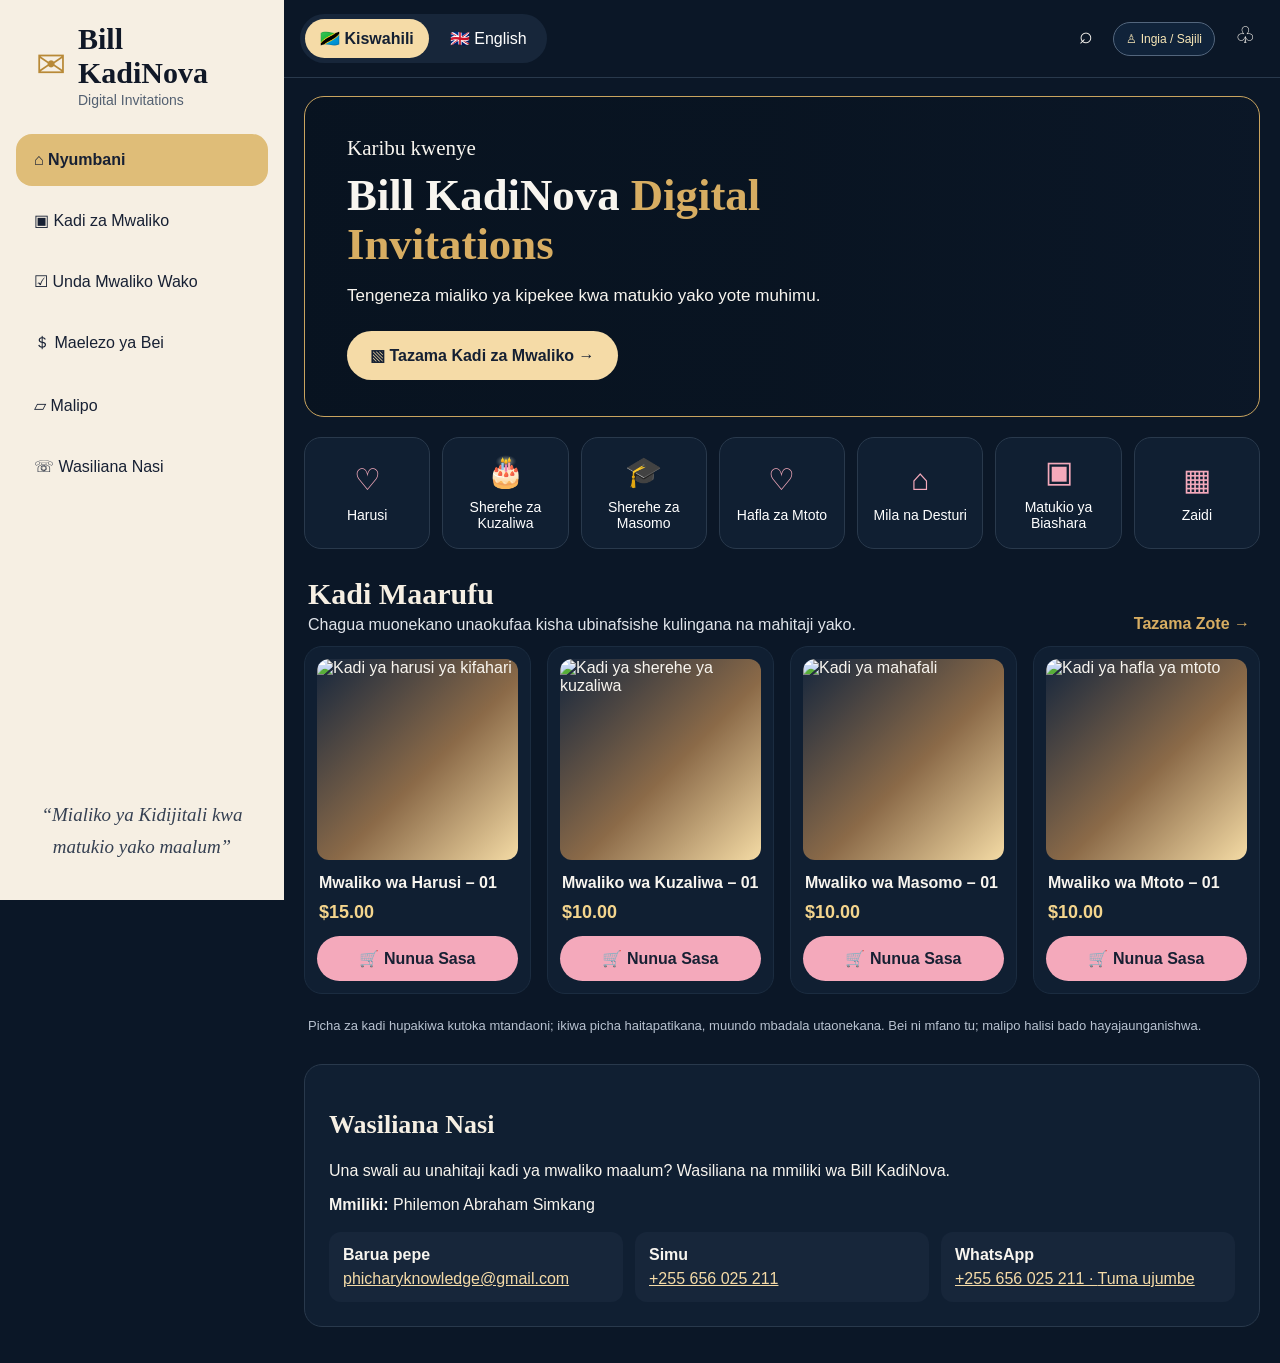
==== index.html @ 0baa1dda "Add files via upload" ====
<!DOCTYPE html>
<html lang="sw">
<head>
  <meta charset="UTF-8">
  <meta name="viewport" content="width=device-width, initial-scale=1.0">
  <meta name="theme-color" content="#0b1727">
  <title>Bill KadiNova | Digital Invitations</title>
  <link rel="stylesheet" href="style.css">
</head>
<body>
  <div class="topbar">
    <div class="brand-mobile"><span class="logo">♡</span><span>Bill KadiNova <small>Digital Invitations</small></span></div>
    <div class="language" aria-label="Chagua lugha">
      <button id="swBtn" class="active" onclick="setLanguage('sw')">🇹🇿 Kiswahili</button>
      <button id="enBtn" onclick="setLanguage('en')">🇬🇧 English</button>
    </div>
    <div class="tools" aria-label="Zana"><span title="Tafuta">⌕</span><button type="button" id="openAuth" class="account-trigger" title="Akaunti" data-sw="♙ Ingia / Sajili" data-en="♙ Sign in / Register">♙ Ingia / Sajili</button><span title="Kikapu">♧</span></div>
  </div>
  <div class="layout">
    <aside>
      <div class="brand"><div class="logo">✉</div><div><h1>Bill KadiNova</h1><small>Digital Invitations</small></div></div>
      <nav>
        <button class="active" data-sw="⌂  Nyumbani" data-en="⌂  Home">⌂  Nyumbani</button>
        <button data-sw="▣  Kadi za Mwaliko" data-en="▣  Invitation Cards">▣  Kadi za Mwaliko</button>
        <button data-sw="☑  Unda Mwaliko Wako" data-en="☑  Create Your Invitation">☑  Unda Mwaliko Wako</button>
        <button data-sw="＄  Maelezo ya Bei" data-en="＄  Pricing">＄  Maelezo ya Bei</button>
        <button data-sw="▱  Malipo" data-en="▱  Payments">▱  Malipo</button>
        <button data-sw="☏  Wasiliana Nasi" data-en="☏  Contact Us">☏  Wasiliana Nasi</button>
      </nav>
      <div class="quote" data-sw="“Mialiko ya Kidijitali kwa matukio yako maalum”" data-en="“Digital invitations for your special moments”">“Mialiko ya Kidijitali kwa matukio yako maalum”</div>
    </aside>
    <main>
      <section class="hero">
        <div class="hero-copy">
          <p class="eyebrow" data-sw="Karibu kwenye" data-en="Welcome to">Karibu kwenye</p>
          <h2>Bill KadiNova <span>Digital Invitations</span></h2>
          <p data-sw="Tengeneza mialiko ya kipekee kwa matukio yako yote muhimu." data-en="Create beautiful invitations for all your important moments.">Tengeneza mialiko ya kipekee kwa matukio yako yote muhimu.</p>
          <button class="primary" onclick="showMessage('browse')" data-sw="▧  Tazama Kadi za Mwaliko  →" data-en="▧  Browse Invitation Cards  →">▧  Tazama Kadi za Mwaliko  →</button>
        </div>
      </section>
      <section class="categories" aria-label="Aina za matukio">
        <button class="category" onclick="showMessage('wedding')"><span class="emoji">♡</span><span data-sw="Harusi" data-en="Wedding">Harusi</span></button>
        <button class="category" onclick="showMessage('birthday')"><span class="emoji">🎂</span><span data-sw="Sherehe za Kuzaliwa" data-en="Birthday">Sherehe za Kuzaliwa</span></button>
        <button class="category" onclick="showMessage('graduation')"><span class="emoji">🎓</span><span data-sw="Sherehe za Masomo" data-en="Graduation">Sherehe za Masomo</span></button>
        <button class="category" onclick="showMessage('baby')"><span class="emoji">♡</span><span data-sw="Hafla za Mtoto" data-en="Baby Celebrations">Hafla za Mtoto</span></button>
        <button class="category" onclick="showMessage('house')"><span class="emoji">⌂</span><span data-sw="Mila na Desturi" data-en="Cultural Events">Mila na Desturi</span></button>
        <button class="category" onclick="showMessage('business')"><span class="emoji">▣</span><span data-sw="Matukio ya Biashara" data-en="Business Events">Matukio ya Biashara</span></button>
        <button class="category" onclick="showMessage('more')"><span class="emoji">▦</span><span data-sw="Zaidi" data-en="More">Zaidi</span></button>
      </section>
      <section>
        <div class="section-heading">
          <div><h2 data-sw="Kadi Maarufu" data-en="Popular Cards">Kadi Maarufu</h2><p data-sw="Chagua muonekano unaokufaa kisha ubinafsishe kulingana na mahitaji yako." data-en="Choose a design you love and personalize it for your event.">Chagua muonekano unaokufaa kisha ubinafsishe kulingana na mahitaji yako.</p></div>
          <button class="link-btn" onclick="showMessage('all')" data-sw="Tazama Zote  →" data-en="View All  →">Tazama Zote →</button>
        </div>
        <div class="cards">
          <article class="card" tabindex="0" role="button" aria-label="Fungua maelezo ya kadi">
            <div class="preview"><img loading="lazy" src="https://images.unsplash.com/photo-1523438885200-e635ba2c371e?auto=format&fit=crop&w=700&q=85" alt="Kadi ya harusi ya kifahari"></div>
            <h3 data-sw="Mwaliko wa Harusi – 01" data-en="Wedding Invitation – 01">Mwaliko wa Harusi – 01</h3><p class="price" data-price="15">$15.00</p><button class="buy" onclick="showMessage('buy')" data-sw="🛒  Nunua Sasa" data-en="🛒  Buy Now">🛒 Nunua Sasa</button>
          </article>
          <article class="card" tabindex="0" role="button" aria-label="Fungua maelezo ya kadi">
            <div class="preview"><img loading="lazy" src="https://images.unsplash.com/photo-1464366400600-7168b8af9bc3?auto=format&fit=crop&w=700&q=85" alt="Kadi ya sherehe ya kuzaliwa"></div>
            <h3 data-sw="Mwaliko wa Kuzaliwa – 01" data-en="Birthday Invitation – 01">Mwaliko wa Kuzaliwa – 01</h3><p class="price" data-price="10">$10.00</p><button class="buy" onclick="showMessage('buy')" data-sw="🛒  Nunua Sasa" data-en="🛒  Buy Now">🛒 Nunua Sasa</button>
          </article>
          <article class="card" tabindex="0" role="button" aria-label="Fungua maelezo ya kadi">
            <div class="preview"><img loading="lazy" src="https://images.unsplash.com/photo-1523050854058-8df90110c9f1?auto=format&fit=crop&w=700&q=85" alt="Kadi ya mahafali"></div>
            <h3 data-sw="Mwaliko wa Masomo – 01" data-en="Graduation Invitation – 01">Mwaliko wa Masomo – 01</h3><p class="price" data-price="10">$10.00</p><button class="buy" onclick="showMessage('buy')" data-sw="🛒  Nunua Sasa" data-en="🛒  Buy Now">🛒 Nunua Sasa</button>
          </article>
          <article class="card" tabindex="0" role="button" aria-label="Fungua maelezo ya kadi">
            <div class="preview"><img loading="lazy" src="https://images.unsplash.com/photo-1511895426328-dc8714191300?auto=format&fit=crop&w=700&q=85" alt="Kadi ya hafla ya mtoto"></div>
            <h3 data-sw="Mwaliko wa Mtoto – 01" data-en="Baby Celebration – 01">Mwaliko wa Mtoto – 01</h3><p class="price" data-price="10">$10.00</p><button class="buy" onclick="showMessage('buy')" data-sw="🛒  Nunua Sasa" data-en="🛒  Buy Now">🛒 Nunua Sasa</button>
          </article>
        </div>
      </section>
      <p class="note" data-sw="Picha za kadi hupakiwa kutoka mtandaoni; ikiwa picha haitapatikana, muundo mbadala utaonekana. Bei ni mfano tu; malipo halisi bado hayajaunganishwa." data-en="Card images load from the internet. Prices are sample display values; live payments are not connected yet.">Picha za kadi hupakiwa kutoka mtandaoni; ikiwa picha haitapatikana, muundo mbadala utaonekana. Bei ni mfano tu; malipo halisi bado hayajaunganishwa.</p>
      <section class="contact" id="contact">
        <h2 data-sw="Wasiliana Nasi" data-en="Contact Us">Wasiliana Nasi</h2>
        <p data-sw="Una swali au unahitaji kadi ya mwaliko maalum? Wasiliana na mmiliki wa KadiNova." data-en="Have a question or need a custom invitation? Contact the owner of KadiNova.">Una swali au unahitaji kadi ya mwaliko maalum? Wasiliana na mmiliki wa Bill KadiNova.</p>
        <p class="owner"><strong data-sw="Mmiliki:" data-en="Owner:">Mmiliki:</strong> Philemon Abraham Simkang</p>
        <div class="contact-grid">
          <div class="contact-item"><strong data-sw="Barua pepe" data-en="Email">Barua pepe</strong><a href="mailto:phicharyknowledge@gmail.com">phicharyknowledge@gmail.com</a></div>
          <div class="contact-item"><strong data-sw="Simu" data-en="Phone">Simu</strong><a href="tel:+255656025211">+255 656 025 211</a></div>
          <div class="contact-item"><strong>WhatsApp</strong><a href="https://wa.me/255656025211" target="_blank" rel="noopener noreferrer">+255 656 025 211 · <span data-sw="Tuma ujumbe" data-en="Message us">Tuma ujumbe</span></a></div>
        </div>
      </section>
    </main>
  </div>

  <div class="modal-backdrop" id="cardModal" hidden>
    <section class="modal" role="dialog" aria-modal="true" aria-labelledby="modalTitle">
      <button class="modal-close" type="button" id="closeModal" aria-label="Funga">×</button>
      <p class="modal-kicker" data-sw="KADI YA MWALIKO" data-en="INVITATION CARD">KADI YA MWALIKO</p>
      <h2 id="modalTitle">Kadi ya Mwaliko</h2>
      <p id="modalDescription" class="modal-description">Chagua muundo na ujaze taarifa za tukio lako.</p>
      <form id="inviteForm">
        <label><span data-sw="Jina la mwenye mwaliko / tukio" data-en="Host or event name">Jina la mwenye mwaliko / tukio</span><input name="eventName" required maxlength="80" placeholder="Mf. Asha na Juma"></label>
        <div class="form-row"><label><span data-sw="Tarehe ya tukio" data-en="Event date">Tarehe ya tukio</span><input name="eventDate" type="date" required></label><label><span data-sw="Muda" data-en="Time">Muda</span><input name="eventTime" type="time"></label></div>
        <label><span data-sw="Mahali pa tukio" data-en="Event venue">Mahali pa tukio</span><input name="venue" required maxlength="120" placeholder="Mf. Dar es Salaam"></label>
        <label><span data-sw="Ujumbe wa ziada (si lazima)" data-en="Extra message (optional)">Ujumbe wa ziada (si lazima)</span><textarea name="message" rows="3" maxlength="250" placeholder="Karibu kushiriki nasi..."></textarea></label>
        <div class="modal-actions"><button class="primary" type="submit" data-sw="Tengeneza muhtasari" data-en="Create preview">Tengeneza muhtasari</button><button class="secondary" type="button" id="shareInvite" data-sw="Shiriki muhtasari" data-en="Share preview">Shiriki muhtasari</button></div>
      </form>
      <div id="invitePreview" class="invite-preview" hidden></div>
      <button class="secondary flip-preview-btn" type="button" id="flipPreview" hidden data-sw="↻ Geuza kadi" data-en="↻ Flip card">↻ Geuza kadi</button>
      <p class="modal-note" data-sw="Hii ni hatua ya majaribio. Malipo ya moja kwa moja bado hayajaunganishwa." data-en="This is a test flow. Live payments are not connected yet.">Hii ni hatua ya majaribio. Malipo ya moja kwa moja bado hayajaunganishwa.</p>
    </section>
  </div>
  <div class="modal-backdrop" id="paymentModal" hidden>
    <section class="modal payment-modal" role="dialog" aria-modal="true" aria-labelledby="paymentTitle">
      <button class="modal-close" type="button" id="closePayment" aria-label="Funga">×</button>
      <p class="modal-kicker" data-sw="MALIPO" data-en="PAYMENTS">MALIPO</p><h2 id="paymentTitle" data-sw="Chagua njia ya malipo" data-en="Choose a payment method">Chagua njia ya malipo</h2>
      <p data-sw="Unaweza kuchagua njia kwa ajili ya kujaribu mwonekano. Malipo halisi bado hayajatumika kwenye tovuti." data-en="Choose a method to test the interface. Real payments are not enabled on this website yet.">Unaweza kuchagua njia kwa ajili ya kujaribu mwonekano. Malipo halisi bado hayajatumika kwenye tovuti.</p>
      <div class="payment-options"><button type="button" data-payment="M-Pesa">📱 M-Pesa</button><button type="button" data-payment="Airtel Money">📱 Airtel Money</button><button type="button" data-payment="Mixx by Yas">📱 Mixx by Yas</button><button type="button" data-payment="Bank">🏦 Benki</button></div>
      <p id="paymentFeedback" class="payment-feedback" aria-live="polite"></p>
    </section>
  </div>

  <div class="modal-backdrop" id="authModal" hidden>
    <section class="modal auth-modal" role="dialog" aria-modal="true" aria-labelledby="authTitle">
      <button class="modal-close" type="button" id="closeAuth" aria-label="Funga">×</button>
      <p class="modal-kicker" data-sw="AKAUNTI YA BILL KADINOVA" data-en="BILL KADINOVA ACCOUNT">AKAUNTI YA BILL KADINOVA</p>
      <h2 id="authTitle" data-sw="Karibu Bill KadiNova" data-en="Welcome to Bill KadiNova">Karibu Bill KadiNova</h2>
      <p class="auth-subtitle" data-sw="Sajili akaunti ili uweze kuhifadhi na kusimamia mialiko yako." data-en="Create an account to save and manage your invitations.">Sajili akaunti ili uweze kuhifadhi na kusimamia mialiko yako.</p>
      <div class="auth-tabs"><button type="button" class="active" id="registerTab" data-sw="Sajili" data-en="Register">Sajili</button><button type="button" id="loginTab" data-sw="Ingia" data-en="Sign in">Ingia</button></div>
      <form id="authForm" class="auth-form">
        <label id="fullNameWrap"><span data-sw="Jina kamili" data-en="Full name">Jina kamili</span><input id="authName" name="name" autocomplete="name" maxlength="100" required placeholder="Philemon Abraham Simkang"></label>
        <label><span data-sw="Barua pepe" data-en="Email address">Barua pepe</span><input id="authEmail" name="email" type="email" autocomplete="email" required maxlength="254" placeholder="jina@example.com"></label>
        <label><span data-sw="Nenosiri (angalau herufi 8)" data-en="Password (at least 8 characters)">Nenosiri (angalau herufi 8)</span><input id="authPassword" name="password" type="password" autocomplete="new-password" minlength="8" required placeholder="••••••••"></label>
        <button class="primary auth-submit" id="authSubmit" type="submit" data-sw="Tengeneza akaunti" data-en="Create account">Tengeneza akaunti</button>
        <button class="text-action" id="resetPassword" type="button" hidden data-sw="Umesahau nenosiri? Tuma kiungo cha kubadilisha" data-en="Forgot password? Send reset link">Umesahau nenosiri? Tuma kiungo cha kubadilisha</button>
        <p id="authStatus" class="auth-status" role="status" aria-live="polite"></p>
      </form>
      <p class="modal-note" data-sw="Nenosiri hushughulikiwa na Firebase Authentication; usiliweke kwenye faili au kulishiriki na mtu." data-en="Passwords are handled by Firebase Authentication; never store them in website files or share them.">Nenosiri hushughulikiwa na Firebase Authentication; usiliweke kwenye faili au kulishiriki na mtu.</p>
    </section>
  </div>

  <div class="toast" id="toast" role="status"></div>
  <script src="script.js" defer></script>
  <script type="module" src="auth.js"></script>
</body>
</html>
---- style.css ----
:root{
      --navy:#0b1727; --navy2:#101f32; --cream:#f6efe3; --gold:#d7ad62;
      --pink:#f4a9bb; --ink:#101827; --muted:#b8c2d0; --line:#29394c;
    }
    *{box-sizing:border-box}
    body{margin:0;background:var(--navy);color:#f8f5ef;font-family:Arial,Helvetica,sans-serif}
    button,select{font:inherit}
    button{cursor:pointer}
    .topbar{height:78px;display:flex;align-items:center;justify-content:space-between;padding:12px 24px 12px 300px;border-bottom:1px solid var(--line);gap:16px}
    .brand-mobile{display:none}
    .language{display:flex;gap:6px;background:#17263a;padding:5px;border-radius:28px}
    .language button{border:0;border-radius:24px;padding:10px 15px;background:transparent;color:#fff}
    .language button.active{background:#f5dba7;color:#142033;font-weight:700}
    .tools{display:flex;gap:20px;font-size:23px}
    .layout{display:grid;grid-template-columns:284px minmax(0,1fr);min-height:calc(100vh - 78px)}
    aside{background:var(--cream);color:var(--ink);padding:20px 16px;display:flex;flex-direction:column;position:fixed;top:0;bottom:0;width:284px}
    .brand{display:flex;align-items:center;gap:12px;padding:2px 20px 26px}
    .logo{font-size:36px;color:#b88937}
    .brand h1{font-family:Georgia,serif;font-size:30px;margin:0}
    .brand small{display:block;font-size:14px;color:#536071;margin-top:2px}
    nav{display:grid;gap:8px}
    nav button{border:0;background:transparent;color:#172033;text-align:left;padding:17px 18px;border-radius:16px;font-size:16px}
    nav button.active{background:#dfbd78;font-weight:700}
    .quote{margin:auto 18px 18px;text-align:center;color:#354052;font-family:Georgia,serif;font-style:italic;line-height:1.65;font-size:19px}
    main{grid-column:2;padding:18px 20px 36px;min-width:0}
    .hero{min-height:260px;border:1px solid #c9a45f;border-radius:20px;overflow:hidden;position:relative;display:flex;align-items:center;padding:36px 42px;background:linear-gradient(90deg,rgba(8,19,32,.97),rgba(8,19,32,.76) 48%,rgba(8,19,32,.06)),url('https://images.unsplash.com/photo-1519741497674-611481863552?auto=format&fit=crop&w=1600&q=85') center/cover}
    .hero-copy{max-width:610px;position:relative;z-index:1}
    .hero .eyebrow{font-family:Georgia,serif;font-size:21px;margin:0 0 6px}
    .hero h2{font: bold clamp(30px,3.5vw,48px)/1.1 Georgia,serif;margin:0 0 14px}
    .hero h2 span{color:var(--gold)}
    .hero p{font-size:17px;line-height:1.5;margin:0 0 22px}
    .primary{border:0;border-radius:30px;background:#f5dba7;color:#152033;font-weight:700;padding:15px 23px}
    .categories{display:grid;grid-template-columns:repeat(7,minmax(95px,1fr));gap:12px;margin:20px 0 28px}
    .category{border:1px solid var(--line);background:var(--navy2);border-radius:17px;min-height:112px;color:#fff;display:flex;flex-direction:column;align-items:center;justify-content:center;gap:10px;padding:12px 6px}
    .category .emoji{font-size:30px;color:var(--pink)}
    .category span:last-child{font-size:14px;text-align:center}
    .section-heading{display:flex;align-items:end;justify-content:space-between;gap:12px;margin:0 4px 12px}
    .section-heading h2{font: bold 30px Georgia,serif;margin:0 0 5px;color:var(--cream)}
    .section-heading p{margin:0;color:#e0e4ea}
    .link-btn{background:transparent;border:0;color:var(--gold);font-weight:700}
    .cards{display:grid;grid-template-columns:repeat(4,minmax(0,1fr));gap:16px}
    .card{background:var(--navy2);border:1px solid #1b2c40;border-radius:18px;padding:12px;min-width:0}
    .preview{aspect-ratio:1/1;overflow:hidden;border-radius:12px;background:#eee}
    .preview img{width:100%;height:100%;object-fit:cover;display:block}
    .card h3{font-size:16px;margin:13px 2px 9px;line-height:1.3}
    .price{color:#f4d58d;font-size:18px;font-weight:700;margin:0 2px 13px}
    .buy{width:100%;border:0;border-radius:28px;background:var(--pink);color:#172033;padding:13px 8px;font-weight:700}
    .note{color:var(--muted);font-size:13px;line-height:1.5;margin:22px 4px 0}
    .toast{position:fixed;bottom:18px;left:50%;transform:translateX(-50%);background:var(--cream);color:var(--ink);padding:13px 18px;border-radius:14px;box-shadow:0 8px 30px #0007;display:none;z-index:10;max-width:90%;text-align:center}
    @media(max-width:1100px){.cards{grid-template-columns:repeat(2,minmax(0,1fr))}.categories{grid-template-columns:repeat(4,minmax(0,1fr))}.topbar{padding-left:300px}}
    @media(max-width:720px){
      .layout{display:block}.topbar{height:auto;padding:12px 14px;flex-wrap:wrap}.brand-mobile{display:flex;align-items:center;gap:8px;font-weight:700}.topbar .tools{gap:12px}.layout aside{position:static;width:auto;padding:12px;background:var(--cream)}aside .brand,aside .quote{display:none}nav{grid-template-columns:repeat(3,minmax(0,1fr));gap:5px}nav button{padding:11px 6px;text-align:center;font-size:12px;border-radius:11px}.layout main{padding:12px}.hero{padding:26px 22px;min-height:260px;background-position:center}.hero h2{font-size:32px}.hero p{font-size:15px}.categories{grid-template-columns:repeat(2,minmax(0,1fr));gap:8px}.category{min-height:90px}.section-heading h2{font-size:25px}.section-heading p{font-size:13px}.cards{gap:10px}.contact-grid{grid-template-columns:1fr}.contact{padding:18px}.card{padding:8px}.card h3{font-size:14px}.price{font-size:16px}.buy{font-size:13px;padding:12px 4px}
    }
  

.card{cursor:pointer;transition:transform .18s ease,border-color .18s ease,box-shadow .18s ease}
.card:hover,.card:focus-visible{transform:translateY(-3px);border-color:var(--gold);box-shadow:0 10px 28px #0004;outline:none}
.preview{position:relative;background:linear-gradient(135deg,#15263d,#8b6a48 55%,#f4dba5);display:flex;align-items:center;justify-content:center}
.preview img{position:relative;z-index:1}
.preview.image-fallback:before{content:attr(data-fallback-title);position:absolute;inset:12px;border:1px solid #e8cf8c;border-radius:8px;display:flex;align-items:center;justify-content:center;text-align:center;padding:12px;color:#f8e7b6;font: bold 20px/1.3 Georgia,serif;white-space:pre-line;background:radial-gradient(circle at top,#314763,#101a2b 72%);z-index:0}
.preview.image-fallback img{display:none}
.modal-backdrop{position:fixed;inset:0;background:rgba(3,9,17,.78);z-index:30;display:flex;align-items:center;justify-content:center;padding:16px;overflow:auto}
.modal-backdrop[hidden]{display:none!important}
.modal{position:relative;width:min(620px,100%);max-height:92vh;overflow:auto;background:#f8f2e8;color:#172033;border-radius:22px;padding:28px;box-shadow:0 24px 70px #0008}
.modal-close{position:absolute;right:14px;top:12px;border:0;background:#e8dece;border-radius:50%;width:38px;height:38px;font-size:28px;color:#172033}
.modal-kicker{color:#8a6426;font-weight:800;letter-spacing:2px;font-size:12px;margin:0 0 6px}
.modal h2{font: bold 28px Georgia,serif;margin:0 40px 8px 0;color:#142033}
.modal-description,.modal>p:not(.modal-kicker):not(.modal-note){color:#4a5565;line-height:1.5}
#inviteForm{display:grid;gap:13px;margin-top:18px}
#inviteForm label{display:grid;gap:6px;font-size:14px;font-weight:700}
#inviteForm input,#inviteForm textarea{width:100%;border:1px solid #c8c0b3;border-radius:10px;padding:12px;background:#fff;color:#142033;font:inherit;min-width:0}
.form-row{display:grid;grid-template-columns:1fr 1fr;gap:12px}
.modal-actions{display:flex;gap:10px;flex-wrap:wrap;margin-top:4px}
.modal-actions button,.secondary{border:0;border-radius:24px;padding:13px 18px;font-weight:700}
.secondary{background:#e4d8c5;color:#172033}
.invite-preview{margin-top:18px;padding:22px;border:2px solid #d2ae65;border-radius:14px;text-align:center;background:linear-gradient(145deg,#102139,#243b54);color:#fff7e4}
.invite-preview h3{font: bold 24px Georgia,serif;color:#f3d590;margin:8px 0}
.invite-preview p{margin:6px 0;white-space:pre-wrap}
.modal-note{font-size:12px;color:#667080;margin:18px 0 0}
.payment-options{display:grid;grid-template-columns:1fr 1fr;gap:10px;margin-top:18px}
.payment-options button{border:1px solid #c6bba8;border-radius:12px;background:#fff;padding:15px;color:#172033;text-align:left;font-weight:700}
.payment-options button:focus,.payment-options button:hover{border-color:#b88937;background:#fff6e3}
.payment-feedback{font-weight:700;color:#7a5420;min-height:24px}
.contact{margin-top:28px;background:#101f32;border:1px solid #29394c;border-radius:18px;padding:24px}
.contact h2{font: bold 26px Georgia,serif;color:var(--cream)}
.contact-grid{display:grid;grid-template-columns:repeat(3,minmax(0,1fr));gap:12px;margin-top:18px}
.contact-item{display:grid;gap:6px;overflow-wrap:anywhere;background:#17263a;padding:14px;border-radius:12px}
.contact-item a{color:#f5dba7}
@media(max-width:720px){.modal{padding:22px 16px}.form-row,.payment-options{grid-template-columns:1fr}.contact-grid{grid-template-columns:1fr}.modal h2{font-size:24px}}

/* Bill KadiNova: preview card flip and QR details */
.invite-preview{position:relative;transform-style:preserve-3d;transition:transform .65s ease;cursor:pointer;overflow:hidden}
.invite-preview.is-flipped{transform:rotateY(180deg)}
.invite-preview .qr-wrap{margin:18px auto 0;padding:10px;background:#fff;border-radius:12px;width:max-content;max-width:100%;text-align:center;color:#142033;transform:rotateY(0deg)}
.invite-preview .qr-wrap img{display:block;width:116px;height:116px;max-width:100%}
.invite-preview .qr-wrap small{display:block;margin-top:6px;font-size:11px}
.flip-preview-btn{margin-top:12px}


/* Secure account UI — Firebase Authentication integration */
.account-trigger{border:1px solid #53667d;background:#10233a;color:#f8e7b6;border-radius:22px;padding:9px 12px;font:inherit;font-size:12px;cursor:pointer}
.auth-tabs{display:grid;grid-template-columns:1fr 1fr;gap:8px;margin:18px 0}
.auth-tabs button{border:1px solid #c8c0b3;border-radius:12px;padding:12px;background:#fff;color:#172033;font-weight:700}
.auth-tabs button.active{background:#12263e;color:#f5d27d;border-color:#c99b3e}
.auth-form{display:grid;gap:13px}
.auth-form label{display:grid;gap:6px;font-size:14px;font-weight:700}
.auth-form input{width:100%;box-sizing:border-box;border:1px solid #c8c0b3;border-radius:10px;padding:13px;background:#fff;color:#142033;font:inherit}
.auth-submit{width:100%;margin-top:4px}
.auth-subtitle{color:#4a5565;line-height:1.5}
.auth-status{min-height:20px;font-size:13px;line-height:1.45;color:#214c36;overflow-wrap:anywhere}
.auth-status.error{color:#a22b2b}
.text-action{border:0;background:transparent;color:#725019;text-decoration:underline;padding:6px;cursor:pointer}
@media(max-width:720px){.account-trigger{font-size:11px;padding:8px}.tools{display:flex;align-items:center;flex-wrap:wrap}}
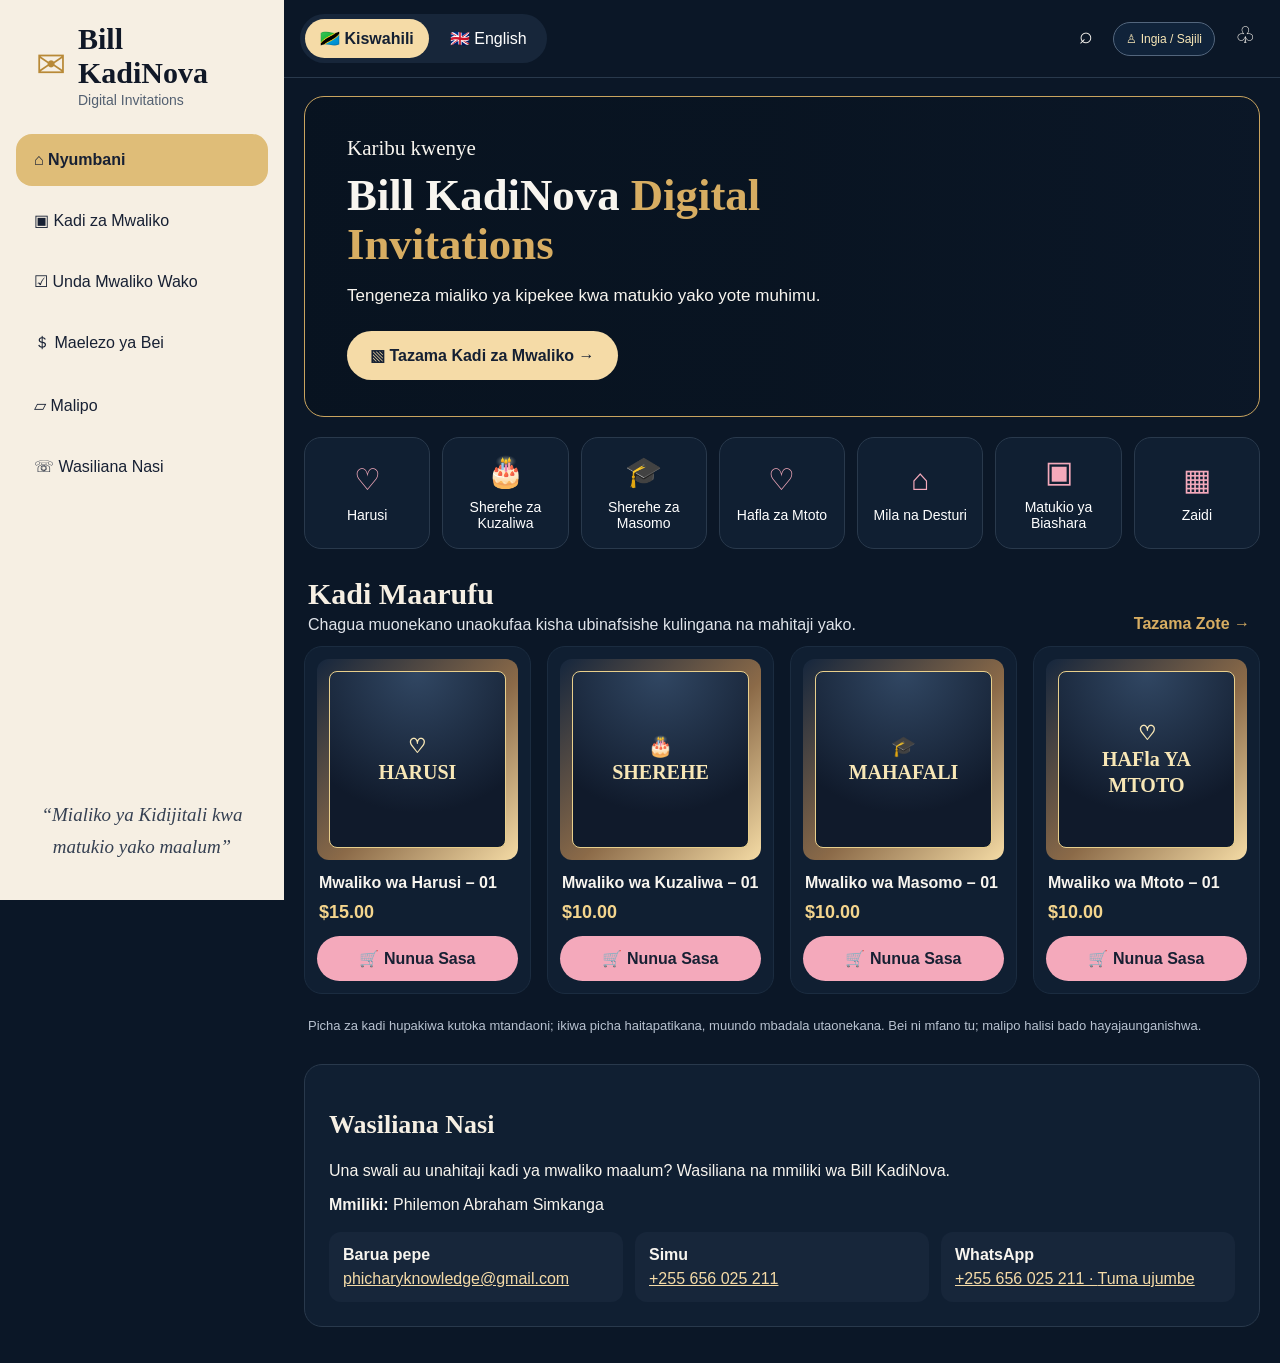
==== commit e6deab33: "Add files via upload" ====
--- a/index.html
+++ b/index.html
@@ -14,7 +14,11 @@
       <button id="swBtn" class="active" onclick="setLanguage('sw')">🇹🇿 Kiswahili</button>
       <button id="enBtn" onclick="setLanguage('en')">🇬🇧 English</button>
     </div>
-    <div class="tools" aria-label="Zana"><span title="Tafuta">⌕</span><button type="button" id="openAuth" class="account-trigger" title="Akaunti" data-sw="♙ Ingia / Sajili" data-en="♙ Sign in / Register">♙ Ingia / Sajili</button><span title="Kikapu">♧</span></div>
+    <div class="tools" aria-label="Zana">
+      <span title="Tafuta">⌕</span>
+      <button type="button" id="openAuth" class="account-trigger" title="Akaunti" data-sw="♙ Ingia / Sajili" data-en="♙ Sign in / Register">♙ Ingia / Sajili</button>
+      <span title="Kikapu">♧</span>
+    </div>
   </div>
   <div class="layout">
     <aside>
@@ -75,7 +79,7 @@
       <section class="contact" id="contact">
         <h2 data-sw="Wasiliana Nasi" data-en="Contact Us">Wasiliana Nasi</h2>
         <p data-sw="Una swali au unahitaji kadi ya mwaliko maalum? Wasiliana na mmiliki wa KadiNova." data-en="Have a question or need a custom invitation? Contact the owner of KadiNova.">Una swali au unahitaji kadi ya mwaliko maalum? Wasiliana na mmiliki wa Bill KadiNova.</p>
-        <p class="owner"><strong data-sw="Mmiliki:" data-en="Owner:">Mmiliki:</strong> Philemon Abraham Simkang</p>
+        <p class="owner"><strong data-sw="Mmiliki:" data-en="Owner:">Mmiliki:</strong> Philemon Abraham Simkanga</p>
         <div class="contact-grid">
           <div class="contact-item"><strong data-sw="Barua pepe" data-en="Email">Barua pepe</strong><a href="mailto:phicharyknowledge@gmail.com">phicharyknowledge@gmail.com</a></div>
           <div class="contact-item"><strong data-sw="Simu" data-en="Phone">Simu</strong><a href="tel:+255656025211">+255 656 025 211</a></div>
@@ -103,6 +107,7 @@
       <p class="modal-note" data-sw="Hii ni hatua ya majaribio. Malipo ya moja kwa moja bado hayajaunganishwa." data-en="This is a test flow. Live payments are not connected yet.">Hii ni hatua ya majaribio. Malipo ya moja kwa moja bado hayajaunganishwa.</p>
     </section>
   </div>
+
   <div class="modal-backdrop" id="paymentModal" hidden>
     <section class="modal payment-modal" role="dialog" aria-modal="true" aria-labelledby="paymentTitle">
       <button class="modal-close" type="button" id="closePayment" aria-label="Funga">×</button>
@@ -121,7 +126,7 @@
       <p class="auth-subtitle" data-sw="Sajili akaunti ili uweze kuhifadhi na kusimamia mialiko yako." data-en="Create an account to save and manage your invitations.">Sajili akaunti ili uweze kuhifadhi na kusimamia mialiko yako.</p>
       <div class="auth-tabs"><button type="button" class="active" id="registerTab" data-sw="Sajili" data-en="Register">Sajili</button><button type="button" id="loginTab" data-sw="Ingia" data-en="Sign in">Ingia</button></div>
       <form id="authForm" class="auth-form">
-        <label id="fullNameWrap"><span data-sw="Jina kamili" data-en="Full name">Jina kamili</span><input id="authName" name="name" autocomplete="name" maxlength="100" required placeholder="Philemon Abraham Simkang"></label>
+        <label id="fullNameWrap"><span data-sw="Jina kamili" data-en="Full name">Jina kamili</span><input id="authName" name="name" autocomplete="name" maxlength="100" required placeholder="Philemon Abraham Simkanga"></label>
         <label><span data-sw="Barua pepe" data-en="Email address">Barua pepe</span><input id="authEmail" name="email" type="email" autocomplete="email" required maxlength="254" placeholder="jina@example.com"></label>
         <label><span data-sw="Nenosiri (angalau herufi 8)" data-en="Password (at least 8 characters)">Nenosiri (angalau herufi 8)</span><input id="authPassword" name="password" type="password" autocomplete="new-password" minlength="8" required placeholder="••••••••"></label>
         <button class="primary auth-submit" id="authSubmit" type="submit" data-sw="Tengeneza akaunti" data-en="Create account">Tengeneza akaunti</button>
@@ -133,7 +138,9 @@
   </div>
 
   <div class="toast" id="toast" role="status"></div>
+
   <script src="script.js" defer></script>
-  <script type="module" src="auth.js"></script>
+
+  <script type="module" src="firebase-auth.js"></script>
 </body>
-</html>
+</html>
--- a/style.css
+++ b/style.css
@@ -1,5 +1,4 @@
-
-    :root{
+:root{
       --navy:#0b1727; --navy2:#101f32; --cream:#f6efe3; --gold:#d7ad62;
       --pink:#f4a9bb; --ink:#101827; --muted:#b8c2d0; --line:#29394c;
     }
@@ -40,75 +39,67 @@
     .section-heading p{margin:0;color:#e0e4ea}
     .link-btn{background:transparent;border:0;color:var(--gold);font-weight:700}
     .cards{display:grid;grid-template-columns:repeat(4,minmax(0,1fr));gap:16px}
-    .card{background:var(--navy2);border:1px solid #1b2c40;border-radius:18px;padding:12px;min-width:0}
-    .preview{aspect-ratio:1/1;overflow:hidden;border-radius:12px;background:#eee}
-    .preview img{width:100%;height:100%;object-fit:cover;display:block}
+    .card{background:var(--navy2);border:1px solid #1b2c40;border-radius:18px;padding:12px;min-width:0;cursor:pointer;transition:transform .18s ease,border-color .18s ease,box-shadow .18s ease}
+    .card:hover,.card:focus-visible{transform:translateY(-3px);border-color:var(--gold);box-shadow:0 10px 28px #0004;outline:none}
+    .preview{aspect-ratio:1/1;overflow:hidden;border-radius:12px;background:linear-gradient(135deg,#15263d,#8b6a48 55%,#f4dba5);position:relative;display:flex;align-items:center;justify-content:center}
+    .preview img{width:100%;height:100%;object-fit:cover;display:block;position:relative;z-index:1}
+    .preview.image-fallback:before{content:attr(data-fallback-title);position:absolute;inset:12px;border:1px solid #e8cf8c;border-radius:8px;display:flex;align-items:center;justify-content:center;text-align:center;padding:12px;color:#f8e7b6;font: bold 20px/1.3 Georgia,serif;white-space:pre-line;background:radial-gradient(circle at top,#314763,#101a2b 72%);z-index:0}
+    .preview.image-fallback img{display:none}
     .card h3{font-size:16px;margin:13px 2px 9px;line-height:1.3}
     .price{color:#f4d58d;font-size:18px;font-weight:700;margin:0 2px 13px}
     .buy{width:100%;border:0;border-radius:28px;background:var(--pink);color:#172033;padding:13px 8px;font-weight:700}
     .note{color:var(--muted);font-size:13px;line-height:1.5;margin:22px 4px 0}
     .toast{position:fixed;bottom:18px;left:50%;transform:translateX(-50%);background:var(--cream);color:var(--ink);padding:13px 18px;border-radius:14px;box-shadow:0 8px 30px #0007;display:none;z-index:10;max-width:90%;text-align:center}
+
+    .modal-backdrop{position:fixed;inset:0;background:rgba(3,9,17,.78);z-index:30;display:flex;align-items:center;justify-content:center;padding:16px;overflow:auto}
+    .modal-backdrop[hidden]{display:none!important}
+    .modal{position:relative;width:min(620px,100%);max-height:92vh;overflow:auto;background:#f8f2e8;color:#172033;border-radius:22px;padding:28px;box-shadow:0 24px 70px #0008}
+    .modal-close{position:absolute;right:14px;top:12px;border:0;background:#e8dece;border-radius:50%;width:38px;height:38px;font-size:28px;color:#172033}
+    .modal-kicker{color:#8a6426;font-weight:800;letter-spacing:2px;font-size:12px;margin:0 0 6px}
+    .modal h2{font: bold 28px Georgia,serif;margin:0 40px 8px 0;color:#142033}
+    .modal-description,.modal>p:not(.modal-kicker):not(.modal-note){color:#4a5565;line-height:1.5}
+    #inviteForm{display:grid;gap:13px;margin-top:18px}
+    #inviteForm label{display:grid;gap:6px;font-size:14px;font-weight:700}
+    #inviteForm input,#inviteForm textarea{width:100%;border:1px solid #c8c0b3;border-radius:10px;padding:12px;background:#fff;color:#142033;font:inherit;min-width:0}
+    .form-row{display:grid;grid-template-columns:1fr 1fr;gap:12px}
+    .modal-actions{display:flex;gap:10px;flex-wrap:wrap;margin-top:4px}
+    .modal-actions button,.secondary{border:0;border-radius:24px;padding:13px 18px;font-weight:700}
+    .secondary{background:#e4d8c5;color:#172033}
+    .invite-preview{margin-top:18px;padding:22px;border:2px solid #d2ae65;border-radius:14px;text-align:center;background:linear-gradient(145deg,#102139,#243b54);color:#fff7e4;position:relative;transform-style:preserve-3d;transition:transform .65s ease;cursor:pointer;overflow:hidden}
+    .invite-preview.is-flipped{transform:rotateY(180deg)}
+    .invite-preview h3{font: bold 24px Georgia,serif;color:#f3d590;margin:8px 0}
+    .invite-preview p{margin:6px 0;white-space:pre-wrap}
+    .invite-preview .qr-wrap{margin:18px auto 0;padding:10px;background:#fff;border-radius:12px;width:max-content;max-width:100%;text-align:center;color:#142033;transform:rotateY(0deg)}
+    .invite-preview .qr-wrap img{display:block;width:116px;height:116px;max-width:100%}
+    .invite-preview .qr-wrap small{display:block;margin-top:6px;font-size:11px}
+    .flip-preview-btn{margin-top:12px}
+    .modal-note{font-size:12px;color:#667080;margin:18px 0 0}
+    .payment-options{display:grid;grid-template-columns:1fr 1fr;gap:10px;margin-top:18px}
+    .payment-options button{border:1px solid #c6bba8;border-radius:12px;background:#fff;padding:15px;color:#172033;text-align:left;font-weight:700}
+    .payment-options button:focus,.payment-options button:hover{border-color:#b88937;background:#fff6e3}
+    .payment-feedback{font-weight:700;color:#7a5420;min-height:24px}
+    .contact{margin-top:28px;background:#101f32;border:1px solid #29394c;border-radius:18px;padding:24px}
+    .contact h2{font: bold 26px Georgia,serif;color:var(--cream)}
+    .contact-grid{display:grid;grid-template-columns:repeat(3,minmax(0,1fr));gap:12px;margin-top:18px}
+    .contact-item{display:grid;gap:6px;overflow-wrap:anywhere;background:#17263a;padding:14px;border-radius:12px}
+    .contact-item a{color:#f5dba7}
+
+    .account-trigger{border:1px solid #53667d;background:#10233a;color:#f8e7b6;border-radius:22px;padding:9px 12px;font:inherit;font-size:12px;cursor:pointer}
+    .auth-tabs{display:grid;grid-template-columns:1fr 1fr;gap:8px;margin:18px 0}
+    .auth-tabs button{border:1px solid #c8c0b3;border-radius:12px;padding:12px;background:#fff;color:#172033;font-weight:700}
+    .auth-tabs button.active{background:#12263e;color:#f5d27d;border-color:#c99b3e}
+    .auth-form{display:grid;gap:13px}
+    .auth-form label{display:grid;gap:6px;font-size:14px;font-weight:700}
+    .auth-form input{width:100%;box-sizing:border-box;border:1px solid #c8c0b3;border-radius:10px;padding:13px;background:#fff;color:#142033;font:inherit}
+    .auth-submit{width:100%;margin-top:4px}
+    .auth-subtitle{color:#4a5565;line-height:1.5}
+    .auth-status{min-height:20px;font-size:13px;line-height:1.45;color:#214c36;overflow-wrap:anywhere}
+    .auth-status.error{color:#a22b2b}
+    .text-action{border:0;background:transparent;color:#725019;text-decoration:underline;padding:6px;cursor:pointer}
+
     @media(max-width:1100px){.cards{grid-template-columns:repeat(2,minmax(0,1fr))}.categories{grid-template-columns:repeat(4,minmax(0,1fr))}.topbar{padding-left:300px}}
     @media(max-width:720px){
       .layout{display:block}.topbar{height:auto;padding:12px 14px;flex-wrap:wrap}.brand-mobile{display:flex;align-items:center;gap:8px;font-weight:700}.topbar .tools{gap:12px}.layout aside{position:static;width:auto;padding:12px;background:var(--cream)}aside .brand,aside .quote{display:none}nav{grid-template-columns:repeat(3,minmax(0,1fr));gap:5px}nav button{padding:11px 6px;text-align:center;font-size:12px;border-radius:11px}.layout main{padding:12px}.hero{padding:26px 22px;min-height:260px;background-position:center}.hero h2{font-size:32px}.hero p{font-size:15px}.categories{grid-template-columns:repeat(2,minmax(0,1fr));gap:8px}.category{min-height:90px}.section-heading h2{font-size:25px}.section-heading p{font-size:13px}.cards{gap:10px}.contact-grid{grid-template-columns:1fr}.contact{padding:18px}.card{padding:8px}.card h3{font-size:14px}.price{font-size:16px}.buy{font-size:13px;padding:12px 4px}
+      .modal{padding:22px 16px}.form-row,.payment-options{grid-template-columns:1fr}.modal h2{font-size:24px}
+      .account-trigger{font-size:11px;padding:8px}.tools{display:flex;align-items:center;flex-wrap:wrap}
     }
-  
-
-.card{cursor:pointer;transition:transform .18s ease,border-color .18s ease,box-shadow .18s ease}
-.card:hover,.card:focus-visible{transform:translateY(-3px);border-color:var(--gold);box-shadow:0 10px 28px #0004;outline:none}
-.preview{position:relative;background:linear-gradient(135deg,#15263d,#8b6a48 55%,#f4dba5);display:flex;align-items:center;justify-content:center}
-.preview img{position:relative;z-index:1}
-.preview.image-fallback:before{content:attr(data-fallback-title);position:absolute;inset:12px;border:1px solid #e8cf8c;border-radius:8px;display:flex;align-items:center;justify-content:center;text-align:center;padding:12px;color:#f8e7b6;font: bold 20px/1.3 Georgia,serif;white-space:pre-line;background:radial-gradient(circle at top,#314763,#101a2b 72%);z-index:0}
-.preview.image-fallback img{display:none}
-.modal-backdrop{position:fixed;inset:0;background:rgba(3,9,17,.78);z-index:30;display:flex;align-items:center;justify-content:center;padding:16px;overflow:auto}
-.modal-backdrop[hidden]{display:none!important}
-.modal{position:relative;width:min(620px,100%);max-height:92vh;overflow:auto;background:#f8f2e8;color:#172033;border-radius:22px;padding:28px;box-shadow:0 24px 70px #0008}
-.modal-close{position:absolute;right:14px;top:12px;border:0;background:#e8dece;border-radius:50%;width:38px;height:38px;font-size:28px;color:#172033}
-.modal-kicker{color:#8a6426;font-weight:800;letter-spacing:2px;font-size:12px;margin:0 0 6px}
-.modal h2{font: bold 28px Georgia,serif;margin:0 40px 8px 0;color:#142033}
-.modal-description,.modal>p:not(.modal-kicker):not(.modal-note){color:#4a5565;line-height:1.5}
-#inviteForm{display:grid;gap:13px;margin-top:18px}
-#inviteForm label{display:grid;gap:6px;font-size:14px;font-weight:700}
-#inviteForm input,#inviteForm textarea{width:100%;border:1px solid #c8c0b3;border-radius:10px;padding:12px;background:#fff;color:#142033;font:inherit;min-width:0}
-.form-row{display:grid;grid-template-columns:1fr 1fr;gap:12px}
-.modal-actions{display:flex;gap:10px;flex-wrap:wrap;margin-top:4px}
-.modal-actions button,.secondary{border:0;border-radius:24px;padding:13px 18px;font-weight:700}
-.secondary{background:#e4d8c5;color:#172033}
-.invite-preview{margin-top:18px;padding:22px;border:2px solid #d2ae65;border-radius:14px;text-align:center;background:linear-gradient(145deg,#102139,#243b54);color:#fff7e4}
-.invite-preview h3{font: bold 24px Georgia,serif;color:#f3d590;margin:8px 0}
-.invite-preview p{margin:6px 0;white-space:pre-wrap}
-.modal-note{font-size:12px;color:#667080;margin:18px 0 0}
-.payment-options{display:grid;grid-template-columns:1fr 1fr;gap:10px;margin-top:18px}
-.payment-options button{border:1px solid #c6bba8;border-radius:12px;background:#fff;padding:15px;color:#172033;text-align:left;font-weight:700}
-.payment-options button:focus,.payment-options button:hover{border-color:#b88937;background:#fff6e3}
-.payment-feedback{font-weight:700;color:#7a5420;min-height:24px}
-.contact{margin-top:28px;background:#101f32;border:1px solid #29394c;border-radius:18px;padding:24px}
-.contact h2{font: bold 26px Georgia,serif;color:var(--cream)}
-.contact-grid{display:grid;grid-template-columns:repeat(3,minmax(0,1fr));gap:12px;margin-top:18px}
-.contact-item{display:grid;gap:6px;overflow-wrap:anywhere;background:#17263a;padding:14px;border-radius:12px}
-.contact-item a{color:#f5dba7}
-@media(max-width:720px){.modal{padding:22px 16px}.form-row,.payment-options{grid-template-columns:1fr}.contact-grid{grid-template-columns:1fr}.modal h2{font-size:24px}}
-
-/* Bill KadiNova: preview card flip and QR details */
-.invite-preview{position:relative;transform-style:preserve-3d;transition:transform .65s ease;cursor:pointer;overflow:hidden}
-.invite-preview.is-flipped{transform:rotateY(180deg)}
-.invite-preview .qr-wrap{margin:18px auto 0;padding:10px;background:#fff;border-radius:12px;width:max-content;max-width:100%;text-align:center;color:#142033;transform:rotateY(0deg)}
-.invite-preview .qr-wrap img{display:block;width:116px;height:116px;max-width:100%}
-.invite-preview .qr-wrap small{display:block;margin-top:6px;font-size:11px}
-.flip-preview-btn{margin-top:12px}
-
-
-/* Secure account UI — Firebase Authentication integration */
-.account-trigger{border:1px solid #53667d;background:#10233a;color:#f8e7b6;border-radius:22px;padding:9px 12px;font:inherit;font-size:12px;cursor:pointer}
-.auth-tabs{display:grid;grid-template-columns:1fr 1fr;gap:8px;margin:18px 0}
-.auth-tabs button{border:1px solid #c8c0b3;border-radius:12px;padding:12px;background:#fff;color:#172033;font-weight:700}
-.auth-tabs button.active{background:#12263e;color:#f5d27d;border-color:#c99b3e}
-.auth-form{display:grid;gap:13px}
-.auth-form label{display:grid;gap:6px;font-size:14px;font-weight:700}
-.auth-form input{width:100%;box-sizing:border-box;border:1px solid #c8c0b3;border-radius:10px;padding:13px;background:#fff;color:#142033;font:inherit}
-.auth-submit{width:100%;margin-top:4px}
-.auth-subtitle{color:#4a5565;line-height:1.5}
-.auth-status{min-height:20px;font-size:13px;line-height:1.45;color:#214c36;overflow-wrap:anywhere}
-.auth-status.error{color:#a22b2b}
-.text-action{border:0;background:transparent;color:#725019;text-decoration:underline;padding:6px;cursor:pointer}
-@media(max-width:720px){.account-trigger{font-size:11px;padding:8px}.tools{display:flex;align-items:center;flex-wrap:wrap}}
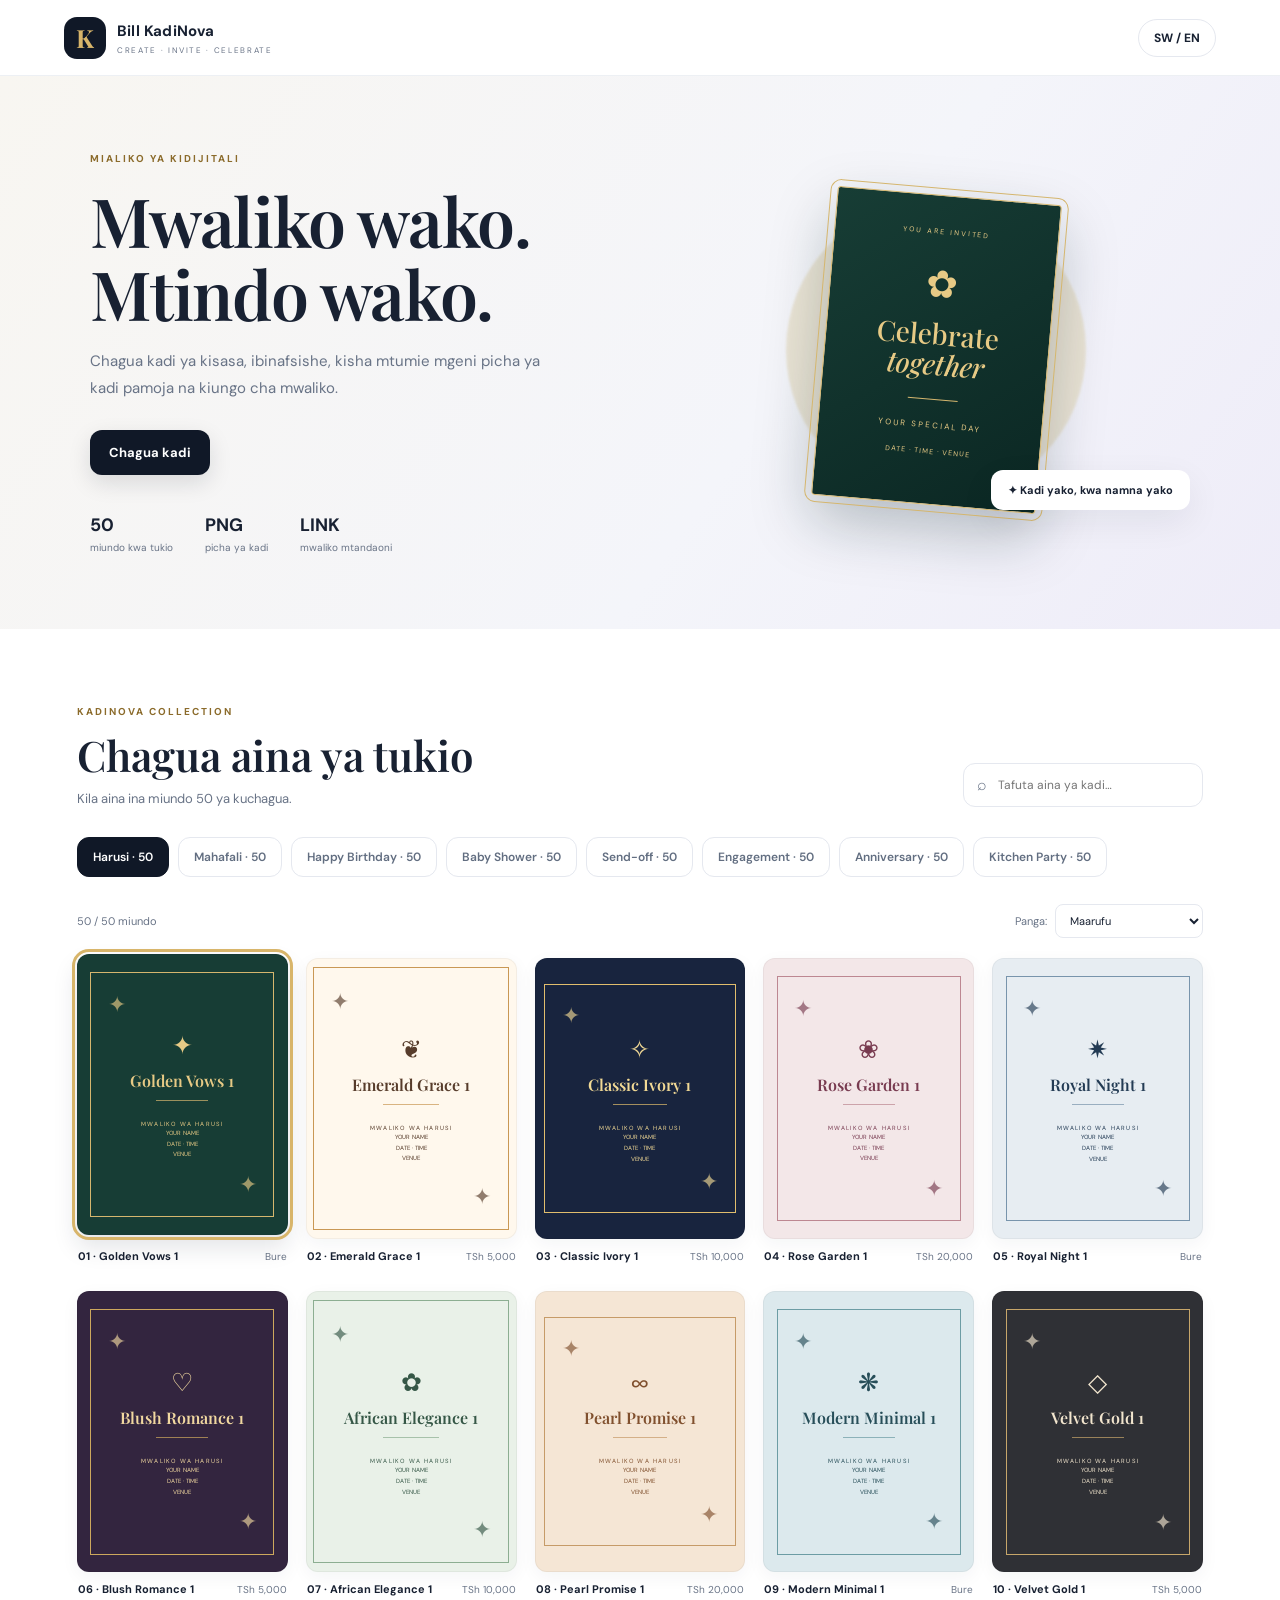
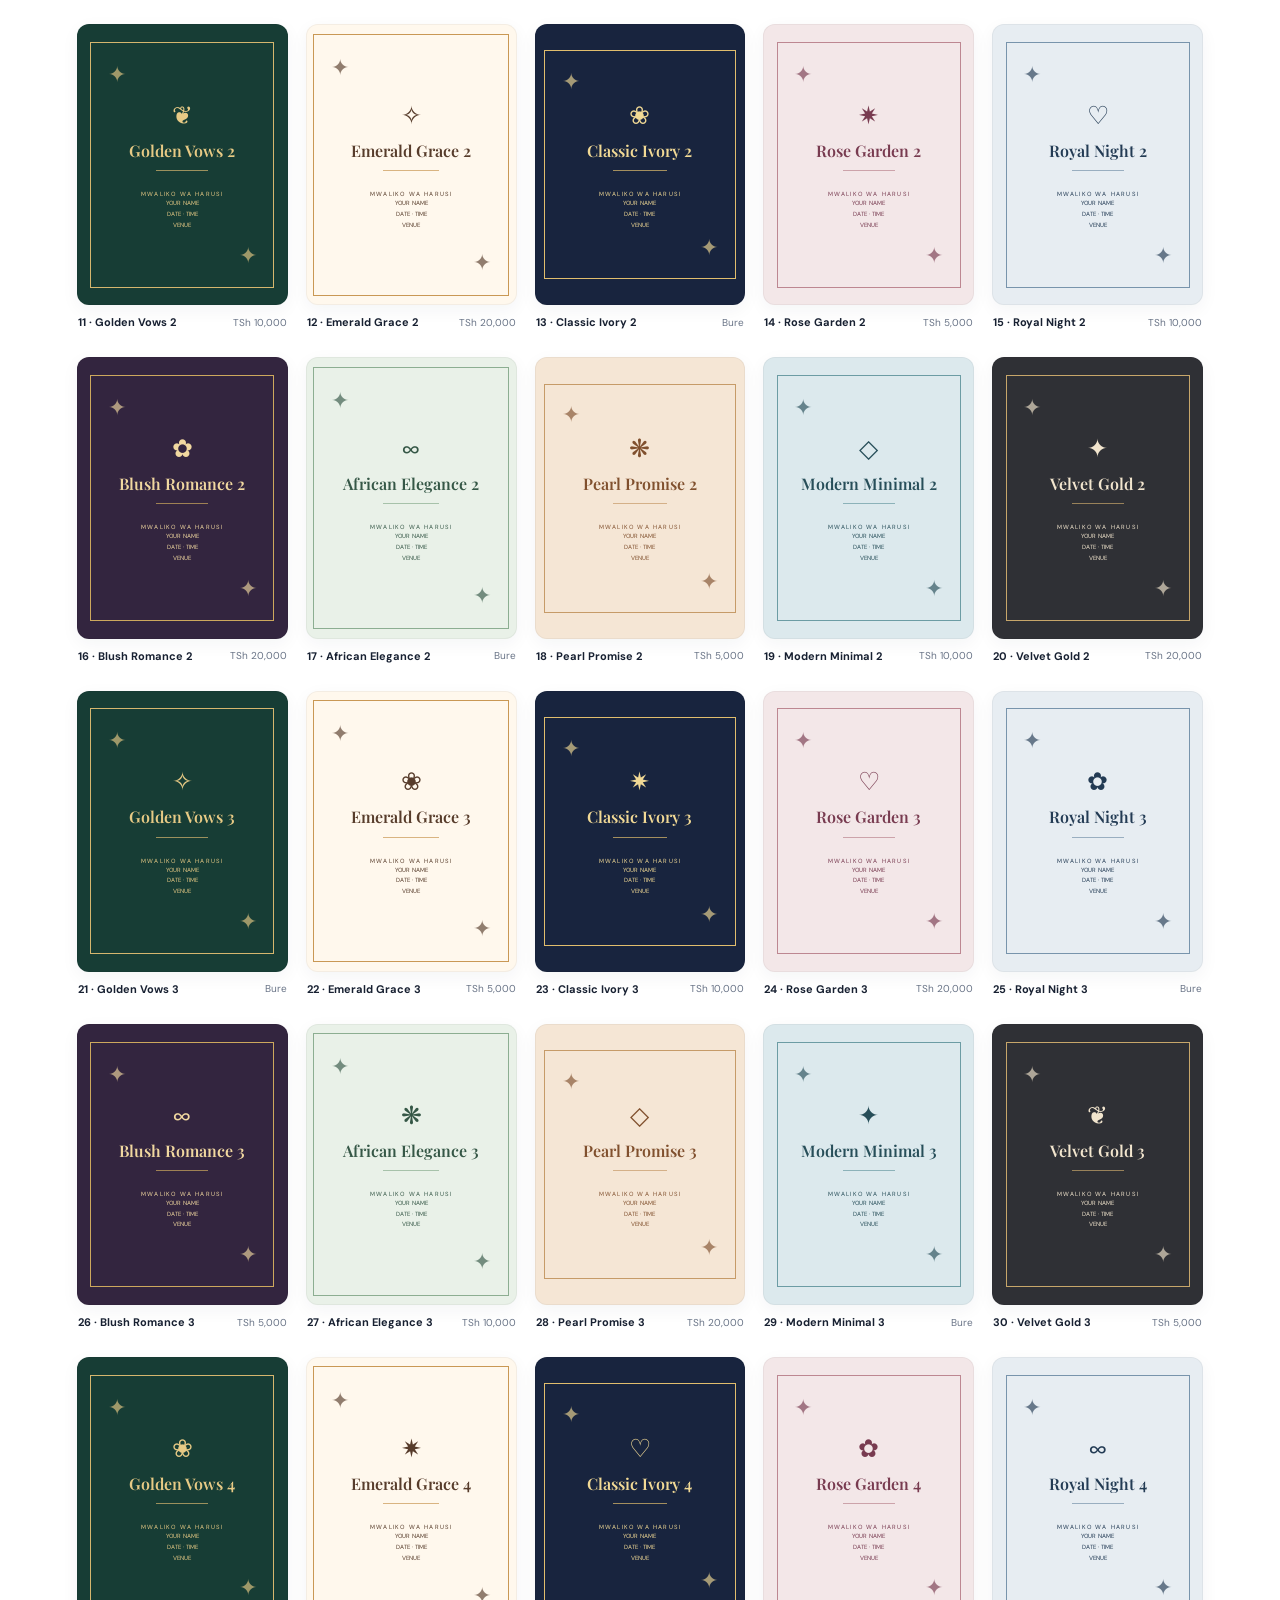
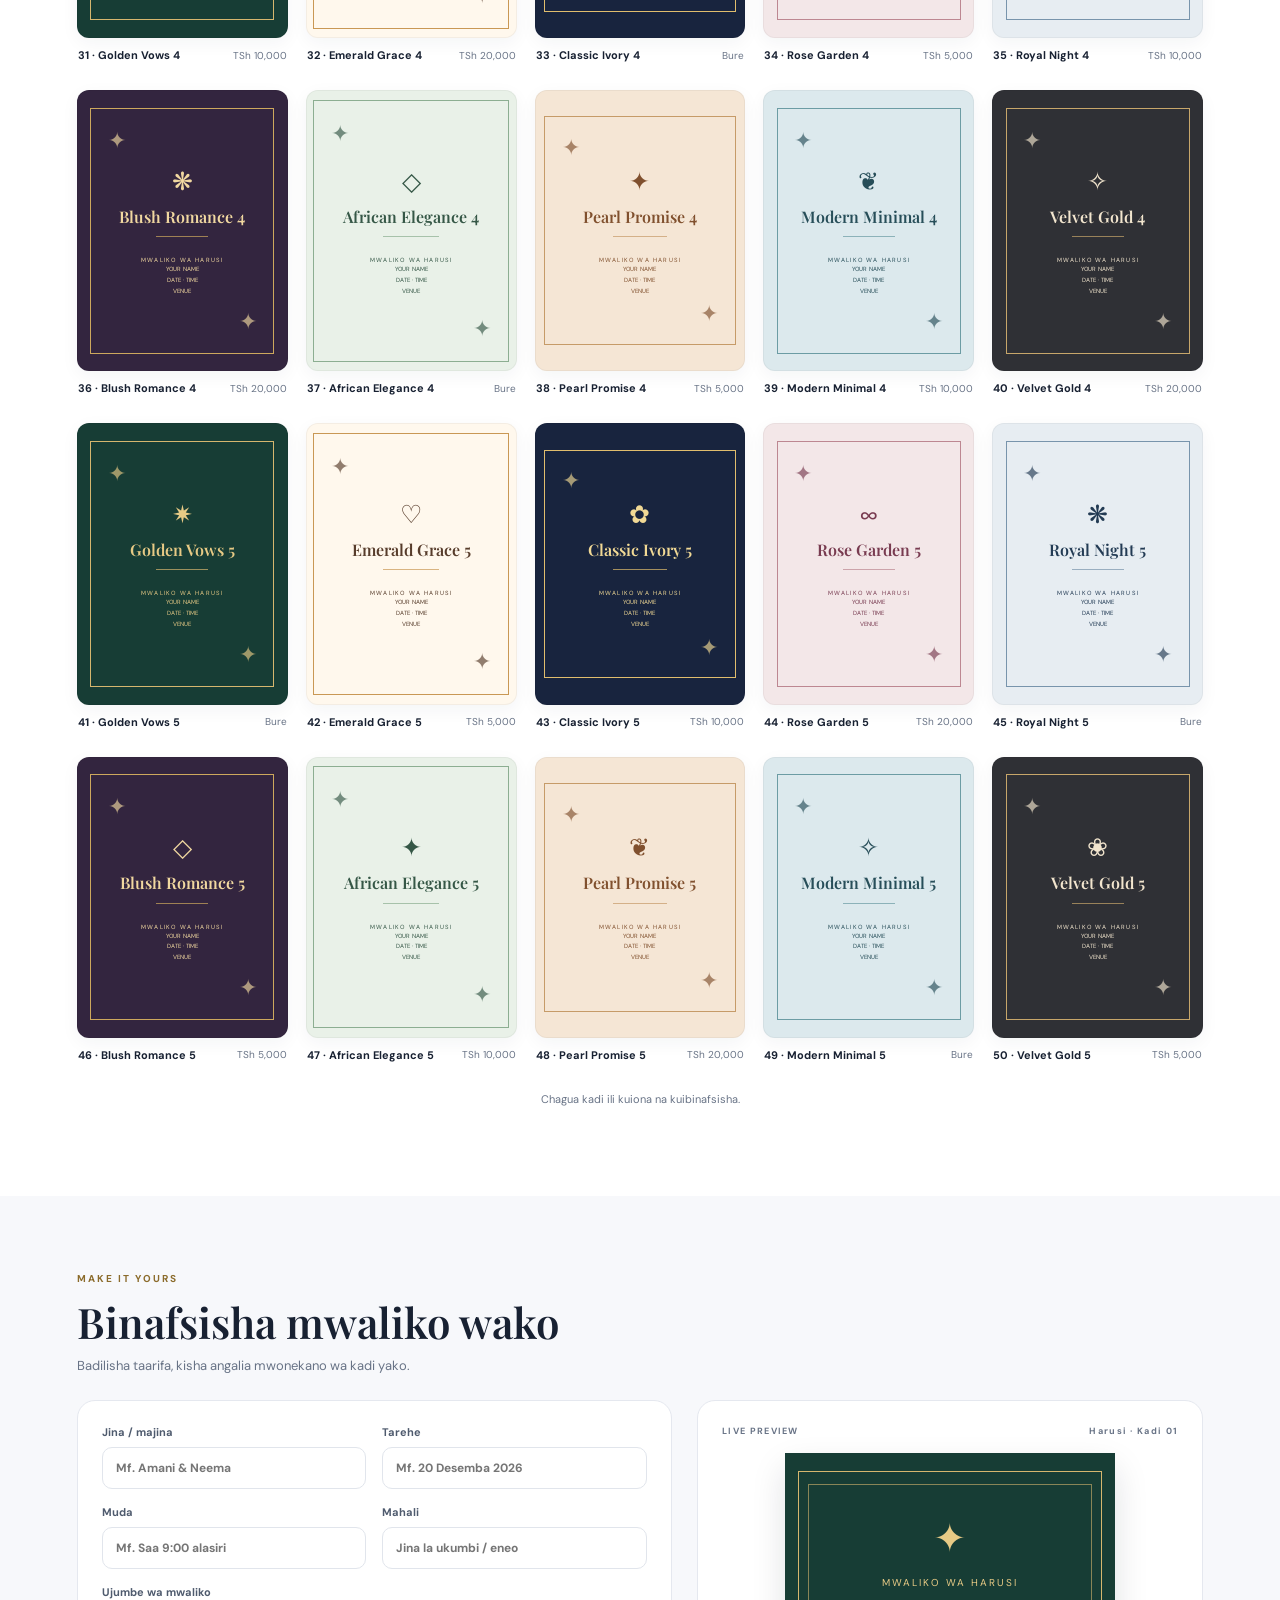
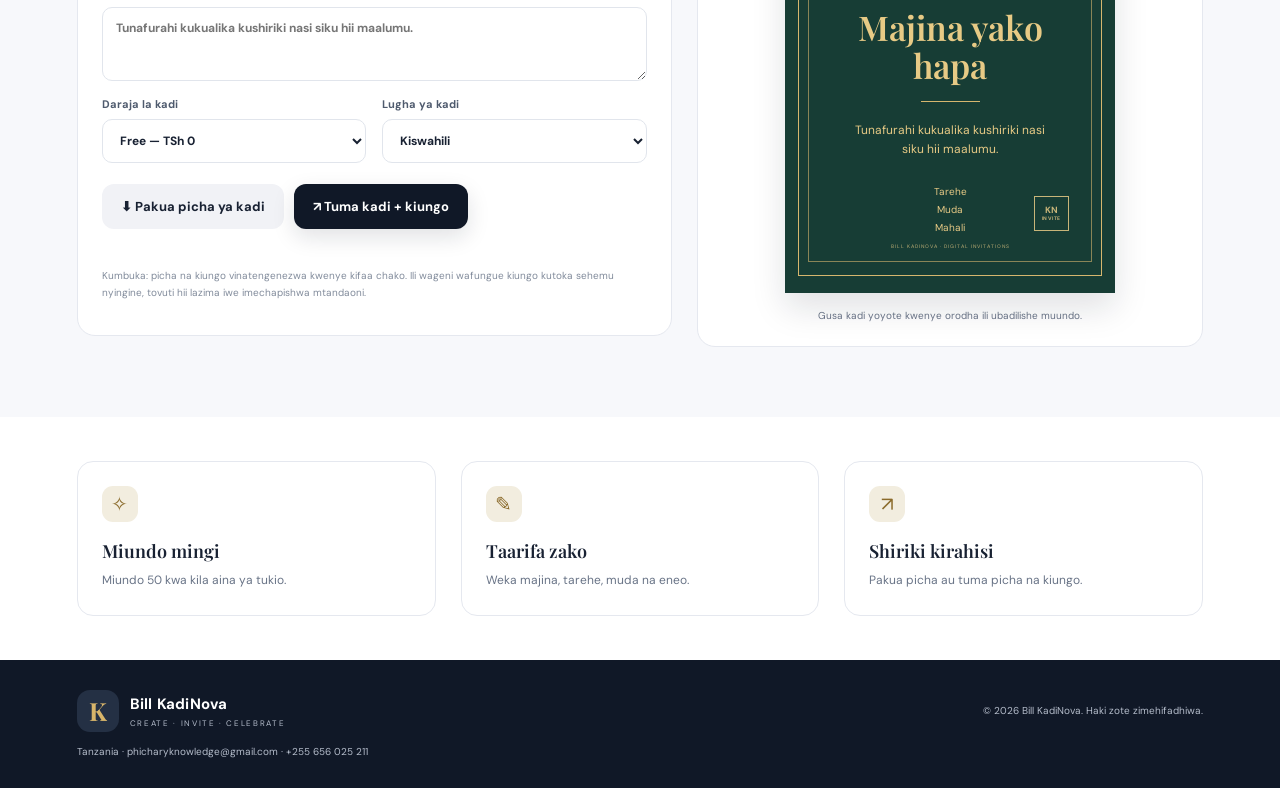
==== commit e8ebe054: "Add files via upload" ====
--- a/index.html
+++ b/index.html
@@ -1,146 +1,30 @@
-<!DOCTYPE html>
+<!doctype html>
 <html lang="sw">
 <head>
-  <meta charset="UTF-8">
-  <meta name="viewport" content="width=device-width, initial-scale=1.0">
-  <meta name="theme-color" content="#0b1727">
+  <meta charset="utf-8"><meta name="viewport" content="width=device-width,initial-scale=1">
+  <meta name="theme-color" content="#101827">
   <title>Bill KadiNova | Digital Invitations</title>
   <link rel="stylesheet" href="style.css">
+  <script src="script.js" defer></script>
 </head>
 <body>
-  <div class="topbar">
-    <div class="brand-mobile"><span class="logo">♡</span><span>Bill KadiNova <small>Digital Invitations</small></span></div>
-    <div class="language" aria-label="Chagua lugha">
-      <button id="swBtn" class="active" onclick="setLanguage('sw')">🇹🇿 Kiswahili</button>
-      <button id="enBtn" onclick="setLanguage('en')">🇬🇧 English</button>
-    </div>
-    <div class="tools" aria-label="Zana">
-      <span title="Tafuta">⌕</span>
-      <button type="button" id="openAuth" class="account-trigger" title="Akaunti" data-sw="♙ Ingia / Sajili" data-en="♙ Sign in / Register">♙ Ingia / Sajili</button>
-      <span title="Kikapu">♧</span>
-    </div>
-  </div>
-  <div class="layout">
-    <aside>
-      <div class="brand"><div class="logo">✉</div><div><h1>Bill KadiNova</h1><small>Digital Invitations</small></div></div>
-      <nav>
-        <button class="active" data-sw="⌂  Nyumbani" data-en="⌂  Home">⌂  Nyumbani</button>
-        <button data-sw="▣  Kadi za Mwaliko" data-en="▣  Invitation Cards">▣  Kadi za Mwaliko</button>
-        <button data-sw="☑  Unda Mwaliko Wako" data-en="☑  Create Your Invitation">☑  Unda Mwaliko Wako</button>
-        <button data-sw="＄  Maelezo ya Bei" data-en="＄  Pricing">＄  Maelezo ya Bei</button>
-        <button data-sw="▱  Malipo" data-en="▱  Payments">▱  Malipo</button>
-        <button data-sw="☏  Wasiliana Nasi" data-en="☏  Contact Us">☏  Wasiliana Nasi</button>
-      </nav>
-      <div class="quote" data-sw="“Mialiko ya Kidijitali kwa matukio yako maalum”" data-en="“Digital invitations for your special moments”">“Mialiko ya Kidijitali kwa matukio yako maalum”</div>
-    </aside>
-    <main>
-      <section class="hero">
-        <div class="hero-copy">
-          <p class="eyebrow" data-sw="Karibu kwenye" data-en="Welcome to">Karibu kwenye</p>
-          <h2>Bill KadiNova <span>Digital Invitations</span></h2>
-          <p data-sw="Tengeneza mialiko ya kipekee kwa matukio yako yote muhimu." data-en="Create beautiful invitations for all your important moments.">Tengeneza mialiko ya kipekee kwa matukio yako yote muhimu.</p>
-          <button class="primary" onclick="showMessage('browse')" data-sw="▧  Tazama Kadi za Mwaliko  →" data-en="▧  Browse Invitation Cards  →">▧  Tazama Kadi za Mwaliko  →</button>
-        </div>
-      </section>
-      <section class="categories" aria-label="Aina za matukio">
-        <button class="category" onclick="showMessage('wedding')"><span class="emoji">♡</span><span data-sw="Harusi" data-en="Wedding">Harusi</span></button>
-        <button class="category" onclick="showMessage('birthday')"><span class="emoji">🎂</span><span data-sw="Sherehe za Kuzaliwa" data-en="Birthday">Sherehe za Kuzaliwa</span></button>
-        <button class="category" onclick="showMessage('graduation')"><span class="emoji">🎓</span><span data-sw="Sherehe za Masomo" data-en="Graduation">Sherehe za Masomo</span></button>
-        <button class="category" onclick="showMessage('baby')"><span class="emoji">♡</span><span data-sw="Hafla za Mtoto" data-en="Baby Celebrations">Hafla za Mtoto</span></button>
-        <button class="category" onclick="showMessage('house')"><span class="emoji">⌂</span><span data-sw="Mila na Desturi" data-en="Cultural Events">Mila na Desturi</span></button>
-        <button class="category" onclick="showMessage('business')"><span class="emoji">▣</span><span data-sw="Matukio ya Biashara" data-en="Business Events">Matukio ya Biashara</span></button>
-        <button class="category" onclick="showMessage('more')"><span class="emoji">▦</span><span data-sw="Zaidi" data-en="More">Zaidi</span></button>
-      </section>
-      <section>
-        <div class="section-heading">
-          <div><h2 data-sw="Kadi Maarufu" data-en="Popular Cards">Kadi Maarufu</h2><p data-sw="Chagua muonekano unaokufaa kisha ubinafsishe kulingana na mahitaji yako." data-en="Choose a design you love and personalize it for your event.">Chagua muonekano unaokufaa kisha ubinafsishe kulingana na mahitaji yako.</p></div>
-          <button class="link-btn" onclick="showMessage('all')" data-sw="Tazama Zote  →" data-en="View All  →">Tazama Zote →</button>
-        </div>
-        <div class="cards">
-          <article class="card" tabindex="0" role="button" aria-label="Fungua maelezo ya kadi">
-            <div class="preview"><img loading="lazy" src="https://images.unsplash.com/photo-1523438885200-e635ba2c371e?auto=format&fit=crop&w=700&q=85" alt="Kadi ya harusi ya kifahari"></div>
-            <h3 data-sw="Mwaliko wa Harusi – 01" data-en="Wedding Invitation – 01">Mwaliko wa Harusi – 01</h3><p class="price" data-price="15">$15.00</p><button class="buy" onclick="showMessage('buy')" data-sw="🛒  Nunua Sasa" data-en="🛒  Buy Now">🛒 Nunua Sasa</button>
-          </article>
-          <article class="card" tabindex="0" role="button" aria-label="Fungua maelezo ya kadi">
-            <div class="preview"><img loading="lazy" src="https://images.unsplash.com/photo-1464366400600-7168b8af9bc3?auto=format&fit=crop&w=700&q=85" alt="Kadi ya sherehe ya kuzaliwa"></div>
-            <h3 data-sw="Mwaliko wa Kuzaliwa – 01" data-en="Birthday Invitation – 01">Mwaliko wa Kuzaliwa – 01</h3><p class="price" data-price="10">$10.00</p><button class="buy" onclick="showMessage('buy')" data-sw="🛒  Nunua Sasa" data-en="🛒  Buy Now">🛒 Nunua Sasa</button>
-          </article>
-          <article class="card" tabindex="0" role="button" aria-label="Fungua maelezo ya kadi">
-            <div class="preview"><img loading="lazy" src="https://images.unsplash.com/photo-1523050854058-8df90110c9f1?auto=format&fit=crop&w=700&q=85" alt="Kadi ya mahafali"></div>
-            <h3 data-sw="Mwaliko wa Masomo – 01" data-en="Graduation Invitation – 01">Mwaliko wa Masomo – 01</h3><p class="price" data-price="10">$10.00</p><button class="buy" onclick="showMessage('buy')" data-sw="🛒  Nunua Sasa" data-en="🛒  Buy Now">🛒 Nunua Sasa</button>
-          </article>
-          <article class="card" tabindex="0" role="button" aria-label="Fungua maelezo ya kadi">
-            <div class="preview"><img loading="lazy" src="https://images.unsplash.com/photo-1511895426328-dc8714191300?auto=format&fit=crop&w=700&q=85" alt="Kadi ya hafla ya mtoto"></div>
-            <h3 data-sw="Mwaliko wa Mtoto – 01" data-en="Baby Celebration – 01">Mwaliko wa Mtoto – 01</h3><p class="price" data-price="10">$10.00</p><button class="buy" onclick="showMessage('buy')" data-sw="🛒  Nunua Sasa" data-en="🛒  Buy Now">🛒 Nunua Sasa</button>
-          </article>
-        </div>
-      </section>
-      <p class="note" data-sw="Picha za kadi hupakiwa kutoka mtandaoni; ikiwa picha haitapatikana, muundo mbadala utaonekana. Bei ni mfano tu; malipo halisi bado hayajaunganishwa." data-en="Card images load from the internet. Prices are sample display values; live payments are not connected yet.">Picha za kadi hupakiwa kutoka mtandaoni; ikiwa picha haitapatikana, muundo mbadala utaonekana. Bei ni mfano tu; malipo halisi bado hayajaunganishwa.</p>
-      <section class="contact" id="contact">
-        <h2 data-sw="Wasiliana Nasi" data-en="Contact Us">Wasiliana Nasi</h2>
-        <p data-sw="Una swali au unahitaji kadi ya mwaliko maalum? Wasiliana na mmiliki wa KadiNova." data-en="Have a question or need a custom invitation? Contact the owner of KadiNova.">Una swali au unahitaji kadi ya mwaliko maalum? Wasiliana na mmiliki wa Bill KadiNova.</p>
-        <p class="owner"><strong data-sw="Mmiliki:" data-en="Owner:">Mmiliki:</strong> Philemon Abraham Simkanga</p>
-        <div class="contact-grid">
-          <div class="contact-item"><strong data-sw="Barua pepe" data-en="Email">Barua pepe</strong><a href="mailto:phicharyknowledge@gmail.com">phicharyknowledge@gmail.com</a></div>
-          <div class="contact-item"><strong data-sw="Simu" data-en="Phone">Simu</strong><a href="tel:+255656025211">+255 656 025 211</a></div>
-          <div class="contact-item"><strong>WhatsApp</strong><a href="https://wa.me/255656025211" target="_blank" rel="noopener noreferrer">+255 656 025 211 · <span data-sw="Tuma ujumbe" data-en="Message us">Tuma ujumbe</span></a></div>
-        </div>
-      </section>
-    </main>
-  </div>
-
-  <div class="modal-backdrop" id="cardModal" hidden>
-    <section class="modal" role="dialog" aria-modal="true" aria-labelledby="modalTitle">
-      <button class="modal-close" type="button" id="closeModal" aria-label="Funga">×</button>
-      <p class="modal-kicker" data-sw="KADI YA MWALIKO" data-en="INVITATION CARD">KADI YA MWALIKO</p>
-      <h2 id="modalTitle">Kadi ya Mwaliko</h2>
-      <p id="modalDescription" class="modal-description">Chagua muundo na ujaze taarifa za tukio lako.</p>
-      <form id="inviteForm">
-        <label><span data-sw="Jina la mwenye mwaliko / tukio" data-en="Host or event name">Jina la mwenye mwaliko / tukio</span><input name="eventName" required maxlength="80" placeholder="Mf. Asha na Juma"></label>
-        <div class="form-row"><label><span data-sw="Tarehe ya tukio" data-en="Event date">Tarehe ya tukio</span><input name="eventDate" type="date" required></label><label><span data-sw="Muda" data-en="Time">Muda</span><input name="eventTime" type="time"></label></div>
-        <label><span data-sw="Mahali pa tukio" data-en="Event venue">Mahali pa tukio</span><input name="venue" required maxlength="120" placeholder="Mf. Dar es Salaam"></label>
-        <label><span data-sw="Ujumbe wa ziada (si lazima)" data-en="Extra message (optional)">Ujumbe wa ziada (si lazima)</span><textarea name="message" rows="3" maxlength="250" placeholder="Karibu kushiriki nasi..."></textarea></label>
-        <div class="modal-actions"><button class="primary" type="submit" data-sw="Tengeneza muhtasari" data-en="Create preview">Tengeneza muhtasari</button><button class="secondary" type="button" id="shareInvite" data-sw="Shiriki muhtasari" data-en="Share preview">Shiriki muhtasari</button></div>
-      </form>
-      <div id="invitePreview" class="invite-preview" hidden></div>
-      <button class="secondary flip-preview-btn" type="button" id="flipPreview" hidden data-sw="↻ Geuza kadi" data-en="↻ Flip card">↻ Geuza kadi</button>
-      <p class="modal-note" data-sw="Hii ni hatua ya majaribio. Malipo ya moja kwa moja bado hayajaunganishwa." data-en="This is a test flow. Live payments are not connected yet.">Hii ni hatua ya majaribio. Malipo ya moja kwa moja bado hayajaunganishwa.</p>
-    </section>
-  </div>
-
-  <div class="modal-backdrop" id="paymentModal" hidden>
-    <section class="modal payment-modal" role="dialog" aria-modal="true" aria-labelledby="paymentTitle">
-      <button class="modal-close" type="button" id="closePayment" aria-label="Funga">×</button>
-      <p class="modal-kicker" data-sw="MALIPO" data-en="PAYMENTS">MALIPO</p><h2 id="paymentTitle" data-sw="Chagua njia ya malipo" data-en="Choose a payment method">Chagua njia ya malipo</h2>
-      <p data-sw="Unaweza kuchagua njia kwa ajili ya kujaribu mwonekano. Malipo halisi bado hayajatumika kwenye tovuti." data-en="Choose a method to test the interface. Real payments are not enabled on this website yet.">Unaweza kuchagua njia kwa ajili ya kujaribu mwonekano. Malipo halisi bado hayajatumika kwenye tovuti.</p>
-      <div class="payment-options"><button type="button" data-payment="M-Pesa">📱 M-Pesa</button><button type="button" data-payment="Airtel Money">📱 Airtel Money</button><button type="button" data-payment="Mixx by Yas">📱 Mixx by Yas</button><button type="button" data-payment="Bank">🏦 Benki</button></div>
-      <p id="paymentFeedback" class="payment-feedback" aria-live="polite"></p>
-    </section>
-  </div>
-
-  <div class="modal-backdrop" id="authModal" hidden>
-    <section class="modal auth-modal" role="dialog" aria-modal="true" aria-labelledby="authTitle">
-      <button class="modal-close" type="button" id="closeAuth" aria-label="Funga">×</button>
-      <p class="modal-kicker" data-sw="AKAUNTI YA BILL KADINOVA" data-en="BILL KADINOVA ACCOUNT">AKAUNTI YA BILL KADINOVA</p>
-      <h2 id="authTitle" data-sw="Karibu Bill KadiNova" data-en="Welcome to Bill KadiNova">Karibu Bill KadiNova</h2>
-      <p class="auth-subtitle" data-sw="Sajili akaunti ili uweze kuhifadhi na kusimamia mialiko yako." data-en="Create an account to save and manage your invitations.">Sajili akaunti ili uweze kuhifadhi na kusimamia mialiko yako.</p>
-      <div class="auth-tabs"><button type="button" class="active" id="registerTab" data-sw="Sajili" data-en="Register">Sajili</button><button type="button" id="loginTab" data-sw="Ingia" data-en="Sign in">Ingia</button></div>
-      <form id="authForm" class="auth-form">
-        <label id="fullNameWrap"><span data-sw="Jina kamili" data-en="Full name">Jina kamili</span><input id="authName" name="name" autocomplete="name" maxlength="100" required placeholder="Philemon Abraham Simkanga"></label>
-        <label><span data-sw="Barua pepe" data-en="Email address">Barua pepe</span><input id="authEmail" name="email" type="email" autocomplete="email" required maxlength="254" placeholder="jina@example.com"></label>
-        <label><span data-sw="Nenosiri (angalau herufi 8)" data-en="Password (at least 8 characters)">Nenosiri (angalau herufi 8)</span><input id="authPassword" name="password" type="password" autocomplete="new-password" minlength="8" required placeholder="••••••••"></label>
-        <button class="primary auth-submit" id="authSubmit" type="submit" data-sw="Tengeneza akaunti" data-en="Create account">Tengeneza akaunti</button>
-        <button class="text-action" id="resetPassword" type="button" hidden data-sw="Umesahau nenosiri? Tuma kiungo cha kubadilisha" data-en="Forgot password? Send reset link">Umesahau nenosiri? Tuma kiungo cha kubadilisha</button>
-        <p id="authStatus" class="auth-status" role="status" aria-live="polite"></p>
-      </form>
-      <p class="modal-note" data-sw="Nenosiri hushughulikiwa na Firebase Authentication; usiliweke kwenye faili au kulishiriki na mtu." data-en="Passwords are handled by Firebase Authentication; never store them in website files or share them.">Nenosiri hushughulikiwa na Firebase Authentication; usiliweke kwenye faili au kulishiriki na mtu.</p>
-    </section>
-  </div>
-
-  <div class="toast" id="toast" role="status"></div>
-
-  <script src="script.js" defer></script>
-
-  <script type="module" src="firebase-auth.js"></script>
-</body>
-</html>+<header class="topbar"><a class="brand" href="#home"><span class="brand-mark">K</span><span><b>Bill KadiNova</b><small>CREATE · INVITE · CELEBRATE</small></span></a><button id="languageBtn" class="quiet-btn" type="button">SW / EN</button></header>
+<main>
+  <section id="home" class="hero">
+    <div class="hero-copy"><span class="eyebrow" data-sw="MIALIKO YA KIDIJITALI" data-en="DIGITAL INVITATIONS">MIALIKO YA KIDIJITALI</span><h1 data-sw="Mwaliko wako. Mtindo wako." data-en="Your invitation. Your style.">Mwaliko wako. Mtindo wako.</h1><p data-sw="Chagua kadi ya kisasa, ibinafsishe, kisha mtumie mgeni picha ya kadi pamoja na kiungo cha mwaliko." data-en="Choose a modern card, personalize it, then send guests the card image and invitation link.">Chagua kadi ya kisasa, ibinafsishe, kisha mtumie mgeni picha ya kadi pamoja na kiungo cha mwaliko.</p><a class="primary-btn" href="#catalog" data-sw="Chagua kadi" data-en="Browse cards">Chagua kadi</a><div class="hero-stats"><div><strong>50</strong><span data-sw="miundo kwa tukio" data-en="designs per event">miundo kwa tukio</span></div><div><strong>PNG</strong><span data-sw="picha ya kadi" data-en="card image">picha ya kadi</span></div><div><strong>LINK</strong><span data-sw="mwaliko mtandaoni" data-en="online invitation">mwaliko mtandaoni</span></div></div></div>
+    <div class="hero-art"><div class="art-glow"></div><div class="sample-card"><span class="sample-top">YOU ARE INVITED</span><div class="sample-flower">✿</div><h2>Celebrate<br><i>together</i></h2><div class="sample-line"></div><p>YOUR SPECIAL DAY</p><small>DATE · TIME · VENUE</small></div><div class="floating-note">✦ Kadi yako, kwa namna yako</div></div>
+  </section>
+  <section id="catalog" class="section"><div class="section-heading"><div><span class="eyebrow">KADINOVA COLLECTION</span><h2 data-sw="Chagua aina ya tukio" data-en="Choose your event">Chagua aina ya tukio</h2><p data-sw="Kila aina ina miundo 50 ya kuchagua." data-en="Each event category has 50 designs to explore.">Kila aina ina miundo 50 ya kuchagua.</p></div><div class="search-wrap"><span>⌕</span><input id="searchInput" type="search" placeholder="Tafuta aina ya kadi…" aria-label="Tafuta aina ya kadi"></div></div>
+    <div id="eventTabs" class="event-tabs" aria-label="Aina za matukio"></div>
+    <div class="catalog-toolbar"><span id="resultsCount">Miundo 50</span><label><span data-sw="Panga:" data-en="Sort:">Panga:</span> <select id="sortSelect"><option value="featured">Maarufu</option><option value="price-low">Bei: chini kwenda juu</option><option value="price-high">Bei: juu kwenda chini</option></select></label></div>
+    <div id="cardGrid" class="card-grid"></div><div class="load-note" id="loadNote">Chagua kadi ili kuiona na kuibinafsisha.</div>
+  </section>
+  <section id="editor" class="section editor-section"><div class="section-heading"><div><span class="eyebrow">MAKE IT YOURS</span><h2 data-sw="Binafsisha mwaliko wako" data-en="Personalize your invitation">Binafsisha mwaliko wako</h2><p data-sw="Badilisha taarifa, kisha angalia mwonekano wa kadi yako." data-en="Edit the details and preview your card.">Badilisha taarifa, kisha angalia mwonekano wa kadi yako.</p></div></div>
+    <div class="editor-layout"><div class="editor-form"><div class="field-grid"><label><span data-sw="Jina / majina" data-en="Name(s)">Jina / majina</span><input id="nameField" maxlength="70" placeholder="Mf. Amani & Neema"></label><label><span data-sw="Tarehe" data-en="Date">Tarehe</span><input id="dateField" placeholder="Mf. 20 Desemba 2026"></label><label><span data-sw="Muda" data-en="Time">Muda</span><input id="timeField" placeholder="Mf. Saa 9:00 alasiri"></label><label><span data-sw="Mahali" data-en="Venue">Mahali</span><input id="venueField" maxlength="90" placeholder="Jina la ukumbi / eneo"></label><label class="wide"><span data-sw="Ujumbe wa mwaliko" data-en="Invitation message">Ujumbe wa mwaliko</span><textarea id="messageField" maxlength="180" rows="3" placeholder="Tunafurahi kukualika kushiriki nasi siku hii maalumu."></textarea></label><label><span data-sw="Daraja la kadi" data-en="Card tier">Daraja la kadi</span><select id="tierField"><option value="free">Free — TSh 0</option><option value="classic">Classic — TSh 5,000</option><option value="premium">Premium — TSh 10,000</option><option value="luxury">Luxury — TSh 20,000</option></select></label><label><span data-sw="Lugha ya kadi" data-en="Card language">Lugha ya kadi</span><select id="cardLanguage"><option value="sw">Kiswahili</option><option value="en">English</option></select></label></div><div class="editor-actions"><button id="downloadBtn" class="secondary-btn" type="button">⬇ Pakua picha ya kadi</button><button id="shareBtn" class="primary-btn" type="button">↗ Tuma kadi + kiungo</button></div><p id="shareStatus" class="status" role="status"></p><p class="fine-print">Kumbuka: picha na kiungo vinatengenezwa kwenye kifaa chako. Ili wageni wafungue kiungo kutoka sehemu nyingine, tovuti hii lazima iwe imechapishwa mtandaoni.</p></div>
+      <div class="preview-panel"><div class="preview-top"><span>LIVE PREVIEW</span><span id="selectedDesignLabel">Kadi #01</span></div><div id="liveCard" class="live-card theme-0"><div class="card-inner"><div class="card-ornament">✦</div><div class="card-kicker" id="previewKicker">MWALIKO WA HARUSI</div><h3 id="previewName">Majina yako hapa</h3><div class="preview-divider"></div><p id="previewMessage">Tunafurahi kukualika kushiriki nasi siku hii maalumu.</p><div class="preview-details"><span id="previewDate">Tarehe</span><span id="previewTime">Muda</span><span id="previewVenue">Mahali</span></div><div class="card-qr" aria-label="Msimbo wa mwaliko">KN<br><small>INVITE</small></div><div class="card-footer">BILL KADINOVA · DIGITAL INVITATIONS</div></div></div><div class="preview-tip">Gusa kadi yoyote kwenye orodha ili ubadilishe muundo.</div></div></div>
+  </section>
+  <section class="features"><div><span class="feature-icon">✧</span><h3 data-sw="Miundo mingi" data-en="Plenty of designs">Miundo mingi</h3><p data-sw="Miundo 50 kwa kila aina ya tukio." data-en="50 designs for every event category.">Miundo 50 kwa kila aina ya tukio.</p></div><div><span class="feature-icon">✎</span><h3 data-sw="Taarifa zako" data-en="Your details">Taarifa zako</h3><p data-sw="Weka majina, tarehe, muda na eneo." data-en="Add names, date, time and venue.">Weka majina, tarehe, muda na eneo.</p></div><div><span class="feature-icon">↗</span><h3 data-sw="Shiriki kirahisi" data-en="Easy sharing">Shiriki kirahisi</h3><p data-sw="Pakua picha au tuma picha na kiungo." data-en="Download the image or share image and link.">Pakua picha au tuma picha na kiungo.</p></div></section>
+</main>
+<footer><a class="brand footer-brand" href="#home"><span class="brand-mark">K</span><span><b>Bill KadiNova</b><small>CREATE · INVITE · CELEBRATE</small></span></a><p>© <span id="year"></span> Bill KadiNova. Haki zote zimehifadhiwa.</p><p class="footer-contact">Tanzania · phicharyknowledge@gmail.com · +255 656 025 211</p></footer>
+<div id="toast" class="toast" role="status" aria-live="polite"></div>
+</body></html>
--- a/style.css
+++ b/style.css
@@ -1,105 +1,5 @@
-:root{
-      --navy:#0b1727; --navy2:#101f32; --cream:#f6efe3; --gold:#d7ad62;
-      --pink:#f4a9bb; --ink:#101827; --muted:#b8c2d0; --line:#29394c;
-    }
-    *{box-sizing:border-box}
-    body{margin:0;background:var(--navy);color:#f8f5ef;font-family:Arial,Helvetica,sans-serif}
-    button,select{font:inherit}
-    button{cursor:pointer}
-    .topbar{height:78px;display:flex;align-items:center;justify-content:space-between;padding:12px 24px 12px 300px;border-bottom:1px solid var(--line);gap:16px}
-    .brand-mobile{display:none}
-    .language{display:flex;gap:6px;background:#17263a;padding:5px;border-radius:28px}
-    .language button{border:0;border-radius:24px;padding:10px 15px;background:transparent;color:#fff}
-    .language button.active{background:#f5dba7;color:#142033;font-weight:700}
-    .tools{display:flex;gap:20px;font-size:23px}
-    .layout{display:grid;grid-template-columns:284px minmax(0,1fr);min-height:calc(100vh - 78px)}
-    aside{background:var(--cream);color:var(--ink);padding:20px 16px;display:flex;flex-direction:column;position:fixed;top:0;bottom:0;width:284px}
-    .brand{display:flex;align-items:center;gap:12px;padding:2px 20px 26px}
-    .logo{font-size:36px;color:#b88937}
-    .brand h1{font-family:Georgia,serif;font-size:30px;margin:0}
-    .brand small{display:block;font-size:14px;color:#536071;margin-top:2px}
-    nav{display:grid;gap:8px}
-    nav button{border:0;background:transparent;color:#172033;text-align:left;padding:17px 18px;border-radius:16px;font-size:16px}
-    nav button.active{background:#dfbd78;font-weight:700}
-    .quote{margin:auto 18px 18px;text-align:center;color:#354052;font-family:Georgia,serif;font-style:italic;line-height:1.65;font-size:19px}
-    main{grid-column:2;padding:18px 20px 36px;min-width:0}
-    .hero{min-height:260px;border:1px solid #c9a45f;border-radius:20px;overflow:hidden;position:relative;display:flex;align-items:center;padding:36px 42px;background:linear-gradient(90deg,rgba(8,19,32,.97),rgba(8,19,32,.76) 48%,rgba(8,19,32,.06)),url('https://images.unsplash.com/photo-1519741497674-611481863552?auto=format&fit=crop&w=1600&q=85') center/cover}
-    .hero-copy{max-width:610px;position:relative;z-index:1}
-    .hero .eyebrow{font-family:Georgia,serif;font-size:21px;margin:0 0 6px}
-    .hero h2{font: bold clamp(30px,3.5vw,48px)/1.1 Georgia,serif;margin:0 0 14px}
-    .hero h2 span{color:var(--gold)}
-    .hero p{font-size:17px;line-height:1.5;margin:0 0 22px}
-    .primary{border:0;border-radius:30px;background:#f5dba7;color:#152033;font-weight:700;padding:15px 23px}
-    .categories{display:grid;grid-template-columns:repeat(7,minmax(95px,1fr));gap:12px;margin:20px 0 28px}
-    .category{border:1px solid var(--line);background:var(--navy2);border-radius:17px;min-height:112px;color:#fff;display:flex;flex-direction:column;align-items:center;justify-content:center;gap:10px;padding:12px 6px}
-    .category .emoji{font-size:30px;color:var(--pink)}
-    .category span:last-child{font-size:14px;text-align:center}
-    .section-heading{display:flex;align-items:end;justify-content:space-between;gap:12px;margin:0 4px 12px}
-    .section-heading h2{font: bold 30px Georgia,serif;margin:0 0 5px;color:var(--cream)}
-    .section-heading p{margin:0;color:#e0e4ea}
-    .link-btn{background:transparent;border:0;color:var(--gold);font-weight:700}
-    .cards{display:grid;grid-template-columns:repeat(4,minmax(0,1fr));gap:16px}
-    .card{background:var(--navy2);border:1px solid #1b2c40;border-radius:18px;padding:12px;min-width:0;cursor:pointer;transition:transform .18s ease,border-color .18s ease,box-shadow .18s ease}
-    .card:hover,.card:focus-visible{transform:translateY(-3px);border-color:var(--gold);box-shadow:0 10px 28px #0004;outline:none}
-    .preview{aspect-ratio:1/1;overflow:hidden;border-radius:12px;background:linear-gradient(135deg,#15263d,#8b6a48 55%,#f4dba5);position:relative;display:flex;align-items:center;justify-content:center}
-    .preview img{width:100%;height:100%;object-fit:cover;display:block;position:relative;z-index:1}
-    .preview.image-fallback:before{content:attr(data-fallback-title);position:absolute;inset:12px;border:1px solid #e8cf8c;border-radius:8px;display:flex;align-items:center;justify-content:center;text-align:center;padding:12px;color:#f8e7b6;font: bold 20px/1.3 Georgia,serif;white-space:pre-line;background:radial-gradient(circle at top,#314763,#101a2b 72%);z-index:0}
-    .preview.image-fallback img{display:none}
-    .card h3{font-size:16px;margin:13px 2px 9px;line-height:1.3}
-    .price{color:#f4d58d;font-size:18px;font-weight:700;margin:0 2px 13px}
-    .buy{width:100%;border:0;border-radius:28px;background:var(--pink);color:#172033;padding:13px 8px;font-weight:700}
-    .note{color:var(--muted);font-size:13px;line-height:1.5;margin:22px 4px 0}
-    .toast{position:fixed;bottom:18px;left:50%;transform:translateX(-50%);background:var(--cream);color:var(--ink);padding:13px 18px;border-radius:14px;box-shadow:0 8px 30px #0007;display:none;z-index:10;max-width:90%;text-align:center}
-
-    .modal-backdrop{position:fixed;inset:0;background:rgba(3,9,17,.78);z-index:30;display:flex;align-items:center;justify-content:center;padding:16px;overflow:auto}
-    .modal-backdrop[hidden]{display:none!important}
-    .modal{position:relative;width:min(620px,100%);max-height:92vh;overflow:auto;background:#f8f2e8;color:#172033;border-radius:22px;padding:28px;box-shadow:0 24px 70px #0008}
-    .modal-close{position:absolute;right:14px;top:12px;border:0;background:#e8dece;border-radius:50%;width:38px;height:38px;font-size:28px;color:#172033}
-    .modal-kicker{color:#8a6426;font-weight:800;letter-spacing:2px;font-size:12px;margin:0 0 6px}
-    .modal h2{font: bold 28px Georgia,serif;margin:0 40px 8px 0;color:#142033}
-    .modal-description,.modal>p:not(.modal-kicker):not(.modal-note){color:#4a5565;line-height:1.5}
-    #inviteForm{display:grid;gap:13px;margin-top:18px}
-    #inviteForm label{display:grid;gap:6px;font-size:14px;font-weight:700}
-    #inviteForm input,#inviteForm textarea{width:100%;border:1px solid #c8c0b3;border-radius:10px;padding:12px;background:#fff;color:#142033;font:inherit;min-width:0}
-    .form-row{display:grid;grid-template-columns:1fr 1fr;gap:12px}
-    .modal-actions{display:flex;gap:10px;flex-wrap:wrap;margin-top:4px}
-    .modal-actions button,.secondary{border:0;border-radius:24px;padding:13px 18px;font-weight:700}
-    .secondary{background:#e4d8c5;color:#172033}
-    .invite-preview{margin-top:18px;padding:22px;border:2px solid #d2ae65;border-radius:14px;text-align:center;background:linear-gradient(145deg,#102139,#243b54);color:#fff7e4;position:relative;transform-style:preserve-3d;transition:transform .65s ease;cursor:pointer;overflow:hidden}
-    .invite-preview.is-flipped{transform:rotateY(180deg)}
-    .invite-preview h3{font: bold 24px Georgia,serif;color:#f3d590;margin:8px 0}
-    .invite-preview p{margin:6px 0;white-space:pre-wrap}
-    .invite-preview .qr-wrap{margin:18px auto 0;padding:10px;background:#fff;border-radius:12px;width:max-content;max-width:100%;text-align:center;color:#142033;transform:rotateY(0deg)}
-    .invite-preview .qr-wrap img{display:block;width:116px;height:116px;max-width:100%}
-    .invite-preview .qr-wrap small{display:block;margin-top:6px;font-size:11px}
-    .flip-preview-btn{margin-top:12px}
-    .modal-note{font-size:12px;color:#667080;margin:18px 0 0}
-    .payment-options{display:grid;grid-template-columns:1fr 1fr;gap:10px;margin-top:18px}
-    .payment-options button{border:1px solid #c6bba8;border-radius:12px;background:#fff;padding:15px;color:#172033;text-align:left;font-weight:700}
-    .payment-options button:focus,.payment-options button:hover{border-color:#b88937;background:#fff6e3}
-    .payment-feedback{font-weight:700;color:#7a5420;min-height:24px}
-    .contact{margin-top:28px;background:#101f32;border:1px solid #29394c;border-radius:18px;padding:24px}
-    .contact h2{font: bold 26px Georgia,serif;color:var(--cream)}
-    .contact-grid{display:grid;grid-template-columns:repeat(3,minmax(0,1fr));gap:12px;margin-top:18px}
-    .contact-item{display:grid;gap:6px;overflow-wrap:anywhere;background:#17263a;padding:14px;border-radius:12px}
-    .contact-item a{color:#f5dba7}
-
-    .account-trigger{border:1px solid #53667d;background:#10233a;color:#f8e7b6;border-radius:22px;padding:9px 12px;font:inherit;font-size:12px;cursor:pointer}
-    .auth-tabs{display:grid;grid-template-columns:1fr 1fr;gap:8px;margin:18px 0}
-    .auth-tabs button{border:1px solid #c8c0b3;border-radius:12px;padding:12px;background:#fff;color:#172033;font-weight:700}
-    .auth-tabs button.active{background:#12263e;color:#f5d27d;border-color:#c99b3e}
-    .auth-form{display:grid;gap:13px}
-    .auth-form label{display:grid;gap:6px;font-size:14px;font-weight:700}
-    .auth-form input{width:100%;box-sizing:border-box;border:1px solid #c8c0b3;border-radius:10px;padding:13px;background:#fff;color:#142033;font:inherit}
-    .auth-submit{width:100%;margin-top:4px}
-    .auth-subtitle{color:#4a5565;line-height:1.5}
-    .auth-status{min-height:20px;font-size:13px;line-height:1.45;color:#214c36;overflow-wrap:anywhere}
-    .auth-status.error{color:#a22b2b}
-    .text-action{border:0;background:transparent;color:#725019;text-decoration:underline;padding:6px;cursor:pointer}
-
-    @media(max-width:1100px){.cards{grid-template-columns:repeat(2,minmax(0,1fr))}.categories{grid-template-columns:repeat(4,minmax(0,1fr))}.topbar{padding-left:300px}}
-    @media(max-width:720px){
-      .layout{display:block}.topbar{height:auto;padding:12px 14px;flex-wrap:wrap}.brand-mobile{display:flex;align-items:center;gap:8px;font-weight:700}.topbar .tools{gap:12px}.layout aside{position:static;width:auto;padding:12px;background:var(--cream)}aside .brand,aside .quote{display:none}nav{grid-template-columns:repeat(3,minmax(0,1fr));gap:5px}nav button{padding:11px 6px;text-align:center;font-size:12px;border-radius:11px}.layout main{padding:12px}.hero{padding:26px 22px;min-height:260px;background-position:center}.hero h2{font-size:32px}.hero p{font-size:15px}.categories{grid-template-columns:repeat(2,minmax(0,1fr));gap:8px}.category{min-height:90px}.section-heading h2{font-size:25px}.section-heading p{font-size:13px}.cards{gap:10px}.contact-grid{grid-template-columns:1fr}.contact{padding:18px}.card{padding:8px}.card h3{font-size:14px}.price{font-size:16px}.buy{font-size:13px;padding:12px 4px}
-      .modal{padding:22px 16px}.form-row,.payment-options{grid-template-columns:1fr}.modal h2{font-size:24px}
-      .account-trigger{font-size:11px;padding:8px}.tools{display:flex;align-items:center;flex-wrap:wrap}
-    }
+@import url('https://fonts.googleapis.com/css2?family=DM+Sans:wght@400;500;600;700&family=Playfair+Display:wght@500;600;700&display=swap');
+:root{--ink:#182132;--muted:#687386;--paper:#f7f8fb;--line:#e5e8ef;--navy:#101827;--gold:#d8b56a;--purple:#7157c8;--radius:22px}*{box-sizing:border-box}html{scroll-behavior:smooth}body{margin:0;background:#fff;color:var(--ink);font-family:'DM Sans',sans-serif}button,input,textarea,select{font:inherit}button,a{-webkit-tap-highlight-color:transparent}a{color:inherit;text-decoration:none}.topbar{height:76px;padding:0 clamp(18px,5vw,76px);display:flex;align-items:center;justify-content:space-between;border-bottom:1px solid #edf0f4;background:#fff;position:sticky;top:0;z-index:10}.brand{display:flex;gap:11px;align-items:center}.brand-mark{display:grid;place-items:center;width:42px;height:42px;background:var(--navy);color:var(--gold);font:700 25px 'Playfair Display',serif;border-radius:13px}.brand b{display:block;font-size:15px;letter-spacing:.2px}.brand small{display:block;font-size:8px;letter-spacing:1.65px;color:var(--muted);margin-top:4px}.quiet-btn{border:1px solid var(--line);background:#fff;border-radius:999px;padding:10px 15px;color:var(--ink);font-size:12px;font-weight:700}.hero{padding:70px clamp(20px,7vw,105px) 75px;background:linear-gradient(125deg,#f8f6f1 0%,#f4f5fa 60%,#eeecf8 100%);display:grid;grid-template-columns:1.05fr .95fr;align-items:center;gap:30px;min-height:520px}.eyebrow{font-size:10px;letter-spacing:2px;font-weight:700;color:#8b6b2b}.hero h1{font:600 clamp(38px,5.3vw,68px)/1.08 'Playfair Display',serif;letter-spacing:-1.4px;max-width:650px;margin:17px 0}.hero-copy>p{color:#687386;max-width:470px;line-height:1.8;font-size:15px;margin-bottom:28px}.primary-btn,.secondary-btn{border:0;display:inline-flex;align-items:center;justify-content:center;gap:9px;padding:14px 19px;border-radius:12px;font-weight:700;font-size:13px;cursor:pointer;transition:transform .18s,box-shadow .18s}.primary-btn{background:var(--navy);color:#fff;box-shadow:0 8px 22px #10182720}.primary-btn:hover,.secondary-btn:hover{transform:translateY(-2px)}.hero-stats{display:flex;gap:32px;margin-top:38px}.hero-stats strong{display:block;font-size:18px}.hero-stats span{display:block;font-size:10px;color:var(--muted);margin-top:4px}.hero-art{position:relative;min-height:360px;display:grid;place-items:center}.art-glow{position:absolute;width:300px;height:300px;background:#e4d9bd;border-radius:50%;filter:blur(1px);opacity:.6}.sample-card{position:relative;width:225px;height:310px;background:linear-gradient(145deg,#173d35,#0b2723);color:#e7ca85;box-shadow:0 24px 60px #0c272b44;border:1px solid #d5b66e;border-radius:4px;text-align:center;padding:22px 16px;transform:rotate(5deg);outline:1px solid #d5b66e;outline-offset:6px}.sample-top{font-size:7px;letter-spacing:2px}.sample-flower{font-size:38px;margin:20px 0 10px}.sample-card h2{font:500 28px/1.08 'Playfair Display',serif;margin:0}.sample-card h2 i{font-weight:500}.sample-line{width:50px;height:1px;background:#d5b66e;margin:20px auto}.sample-card p{font-size:8px;letter-spacing:2px}.sample-card small{font-size:7px;letter-spacing:1px}.floating-note{position:absolute;bottom:20px;right:0;background:#fff;padding:13px 17px;border-radius:12px;box-shadow:0 12px 35px #151d2b12;font-size:11px;font-weight:700}.section{padding:70px clamp(18px,6vw,88px)}.section-heading{display:flex;align-items:end;justify-content:space-between;gap:24px;margin-bottom:26px}.section h2{font:600 clamp(29px,3.5vw,42px)/1.2 'Playfair Display',serif;margin:10px 0}.section-heading p{font-size:13px;color:var(--muted);margin:0}.search-wrap{display:flex;align-items:center;gap:9px;border:1px solid var(--line);border-radius:12px;padding:0 13px;min-width:240px;height:44px;color:var(--muted)}.search-wrap input{border:0;outline:0;width:100%;font-size:12px;background:transparent}.event-tabs{display:flex;gap:9px;overflow:auto;padding:4px 0 14px;scrollbar-width:thin}.event-tab{border:1px solid var(--line);background:white;padding:11px 15px;border-radius:12px;white-space:nowrap;cursor:pointer;font-size:12px;font-weight:600;color:#626e81}.event-tab.active{background:var(--navy);color:#fff;border-color:var(--navy)}.catalog-toolbar{display:flex;align-items:center;justify-content:space-between;margin:13px 0 20px;color:var(--muted);font-size:11px}.catalog-toolbar label{display:flex;gap:8px;align-items:center}.catalog-toolbar select{border:1px solid var(--line);padding:8px 10px;border-radius:8px;background:white;color:var(--ink);font-size:11px}.card-grid{display:grid;grid-template-columns:repeat(5,minmax(0,1fr));gap:18px}.design-card{cursor:pointer;min-width:0}.design-art{position:relative;aspect-ratio:3/4;overflow:hidden;border-radius:12px;box-shadow:0 5px 18px #1721360c;border:1px solid #0000000b;transition:transform .2s,box-shadow .2s}.design-card:hover .design-art,.design-card.selected .design-art{transform:translateY(-4px);box-shadow:0 12px 25px #17213620}.design-card.selected .design-art{outline:3px solid var(--gold);outline-offset:2px}.mini-paper{position:absolute;inset:6%;border:1px solid currentColor;display:flex;flex-direction:column;align-items:center;text-align:center;justify-content:center;padding:8%;overflow:hidden}.mini-paper:before,.mini-paper:after{content:'✦';position:absolute;font-size:22px;opacity:.65}.mini-paper:before{top:7%;left:9%}.mini-paper:after{bottom:7%;right:9%}.mini-symbol{font-size:clamp(16px,2vw,25px);margin-bottom:9px}.mini-title{font:600 clamp(10px,1.35vw,16px)/1.2 'Playfair Display',serif;max-width:100%;overflow-wrap:anywhere}.mini-sub{font-size:6px;letter-spacing:1.2px;margin-top:9px}.mini-rule{width:35%;height:1px;background:currentColor;margin:10px 0;opacity:.7}.mini-details{font-size:6px;line-height:1.8;max-width:100%;overflow-wrap:anywhere}.design-info{display:flex;align-items:center;justify-content:space-between;gap:5px;padding:10px 1px}.design-info b{font-size:11px}.design-info span{font-size:10px;color:var(--muted)}.load-note{text-align:center;color:var(--muted);font-size:11px;padding:20px}.editor-section{background:#f7f8fb}.editor-layout{display:grid;grid-template-columns:1fr .85fr;gap:25px;align-items:start}.editor-form,.preview-panel{background:#fff;border:1px solid var(--line);border-radius:18px;padding:24px}.field-grid{display:grid;grid-template-columns:1fr 1fr;gap:16px}.field-grid label{display:flex;flex-direction:column;gap:8px;font-size:11px;font-weight:700;color:#4f5b6e}.field-grid input,.field-grid textarea,.field-grid select{width:100%;padding:12px 13px;border:1px solid #e1e5ec;border-radius:10px;outline:0;background:#fff;font-size:12px;color:var(--ink)}.field-grid input:focus,.field-grid textarea:focus,.field-grid select:focus{border-color:#a999db;box-shadow:0 0 0 3px #7157c814}.field-grid .wide{grid-column:1/-1}.field-grid textarea{resize:vertical}.editor-actions{display:flex;gap:10px;flex-wrap:wrap;margin-top:21px}.secondary-btn{background:#f1f2f6;color:var(--ink)}.status{min-height:16px;font-size:11px;color:#287c5c}.fine-print{font-size:10px;line-height:1.7;color:#818b9b}.preview-top{display:flex;justify-content:space-between;color:var(--muted);font-size:9px;letter-spacing:1.3px;font-weight:700;margin-bottom:16px}.live-card{--bg:#173d35;--fg:#e7ca85;--accent:#d5b66e;background:var(--bg);color:var(--fg);aspect-ratio:3/4;max-width:330px;width:100%;margin:0 auto;box-shadow:0 15px 32px #10182720;position:relative;overflow:hidden}.live-card:before{content:'';position:absolute;inset:4%;border:1px solid var(--accent);pointer-events:none}.card-inner{position:absolute;inset:7%;border:1px solid color-mix(in srgb,var(--accent) 60%,transparent);display:flex;align-items:center;flex-direction:column;text-align:center;padding:8% 7%;justify-content:center}.card-ornament{font-size:clamp(22px,4vw,40px);margin-bottom:5%}.card-kicker{font-size:clamp(7px,1vw,10px);letter-spacing:2px}.card-inner h3{font:600 clamp(22px,3vw,34px)/1.12 'Playfair Display',serif;margin:8% 0 4%;overflow-wrap:anywhere;max-width:100%}.preview-divider{height:1px;width:25%;background:var(--accent);margin:3%}.card-inner>p{font-size:clamp(9px,1.2vw,12px);line-height:1.6;max-width:90%;overflow-wrap:anywhere}.preview-details{display:grid;gap:5px;margin-top:6%;font-size:clamp(8px,1vw,10px);max-width:100%;overflow-wrap:anywhere}.card-qr{position:absolute;right:8%;bottom:8%;border:1px solid currentColor;width:35px;height:35px;display:grid;place-content:center;font-size:9px;font-weight:700;line-height:1.1;opacity:.85}.card-qr small{font-size:5px;letter-spacing:.5px}.card-footer{position:absolute;bottom:3%;left:0;right:0;font-size:5px;letter-spacing:1px;opacity:.8}.preview-tip{text-align:center;font-size:10px;color:var(--muted);margin-top:16px}.features{padding:44px clamp(18px,6vw,88px);display:grid;grid-template-columns:repeat(3,1fr);gap:25px}.features>div{padding:24px;border:1px solid var(--line);border-radius:16px}.feature-icon{display:grid;place-items:center;width:36px;height:36px;border-radius:11px;background:#f2eddf;color:#8b6b2b;font-size:20px}.features h3{font:600 18px 'Playfair Display',serif;margin:17px 0 7px}.features p{font-size:12px;color:var(--muted);line-height:1.7;margin:0}footer{padding:30px clamp(18px,6vw,88px);background:#101827;color:#fff;display:flex;align-items:center;justify-content:space-between;gap:20px;flex-wrap:wrap}.footer-brand .brand-mark{background:#243044}.footer-brand small{color:#b5bdcb}footer p{font-size:10px;color:#b5bdcb;margin:0}.footer-contact{width:100%;margin-top:-7px}.toast{position:fixed;bottom:22px;left:50%;transform:translate(-50%,20px);opacity:0;pointer-events:none;background:#101827;color:#fff;padding:13px 18px;border-radius:12px;font-size:12px;box-shadow:0 10px 35px #0003;transition:.25s;z-index:20;max-width:90vw;text-align:center}.toast.show{opacity:1;transform:translate(-50%,0)}
+/* 50 palette/layout variations are generated for every category. */
+.theme-0{--bg:#173d35;--fg:#e7ca85;--accent:#d5b66e}.theme-1{--bg:#fff8ed;--fg:#573c2b;--accent:#c99854}.theme-2{--bg:#18243e;--fg:#f1d995;--accent:#e0bd6d}.theme-3{--bg:#f3e7e8;--fg:#783b50;--accent:#bd8791}.theme-4{--bg:#e7edf2;--fg:#233b54;--accent:#7894ac}.theme-5{--bg:#33253f;--fg:#f1d8a0;--accent:#cda85d}.theme-6{--bg:#e9f1e8;--fg:#355746;--accent:#8cae91}.theme-7{--bg:#f5e6d5;--fg:#80502e;--accent:#c69b68}.theme-8{--bg:#dce9ed;--fg:#274e59;--accent:#6c9ca4}.theme-9{--bg:#2f3035;--fg:#f2e5ce;--accent:#c7a66a}
+@media(max-width:1000px){.card-grid{grid-template-columns:repeat(4,minmax(0,1fr))}.hero{padding-top:55px}.editor-layout{grid-template-columns:1fr 1fr}.editor-form,.preview-panel{padding:18px}}@media(max-width:760px){.topbar{height:66px}.hero{grid-template-columns:1fr;padding-top:45px;padding-bottom:45px;gap:5px}.hero h1{font-size:43px}.hero-art{min-height:300px}.sample-card{width:190px;height:265px}.floating-note{right:4%;bottom:5px}.section{padding-top:48px;padding-bottom:48px}.section-heading{align-items:flex-start;flex-direction:column}.search-wrap{width:100%;min-width:0}.card-grid{grid-template-columns:repeat(2,minmax(0,1fr));gap:14px}.design-info b{font-size:10px}.editor-layout{grid-template-columns:1fr}.preview-panel{order:-1}.live-card{max-width:280px}.features{grid-template-columns:1fr;padding-top:20px;padding-bottom:40px}.features>div{padding:19px}.hero-stats{gap:20px}.field-grid{gap:12px}.editor-form,.preview-panel{padding:16px}footer{align-items:flex-start;flex-direction:column}.footer-contact{margin-top:0}}@media(max-width:380px){.hero h1{font-size:36px}.field-grid{grid-template-columns:1fr}.field-grid .wide{grid-column:auto}.editor-actions button{width:100%}.hero-stats{gap:13px}.hero-stats span{font-size:9px}}
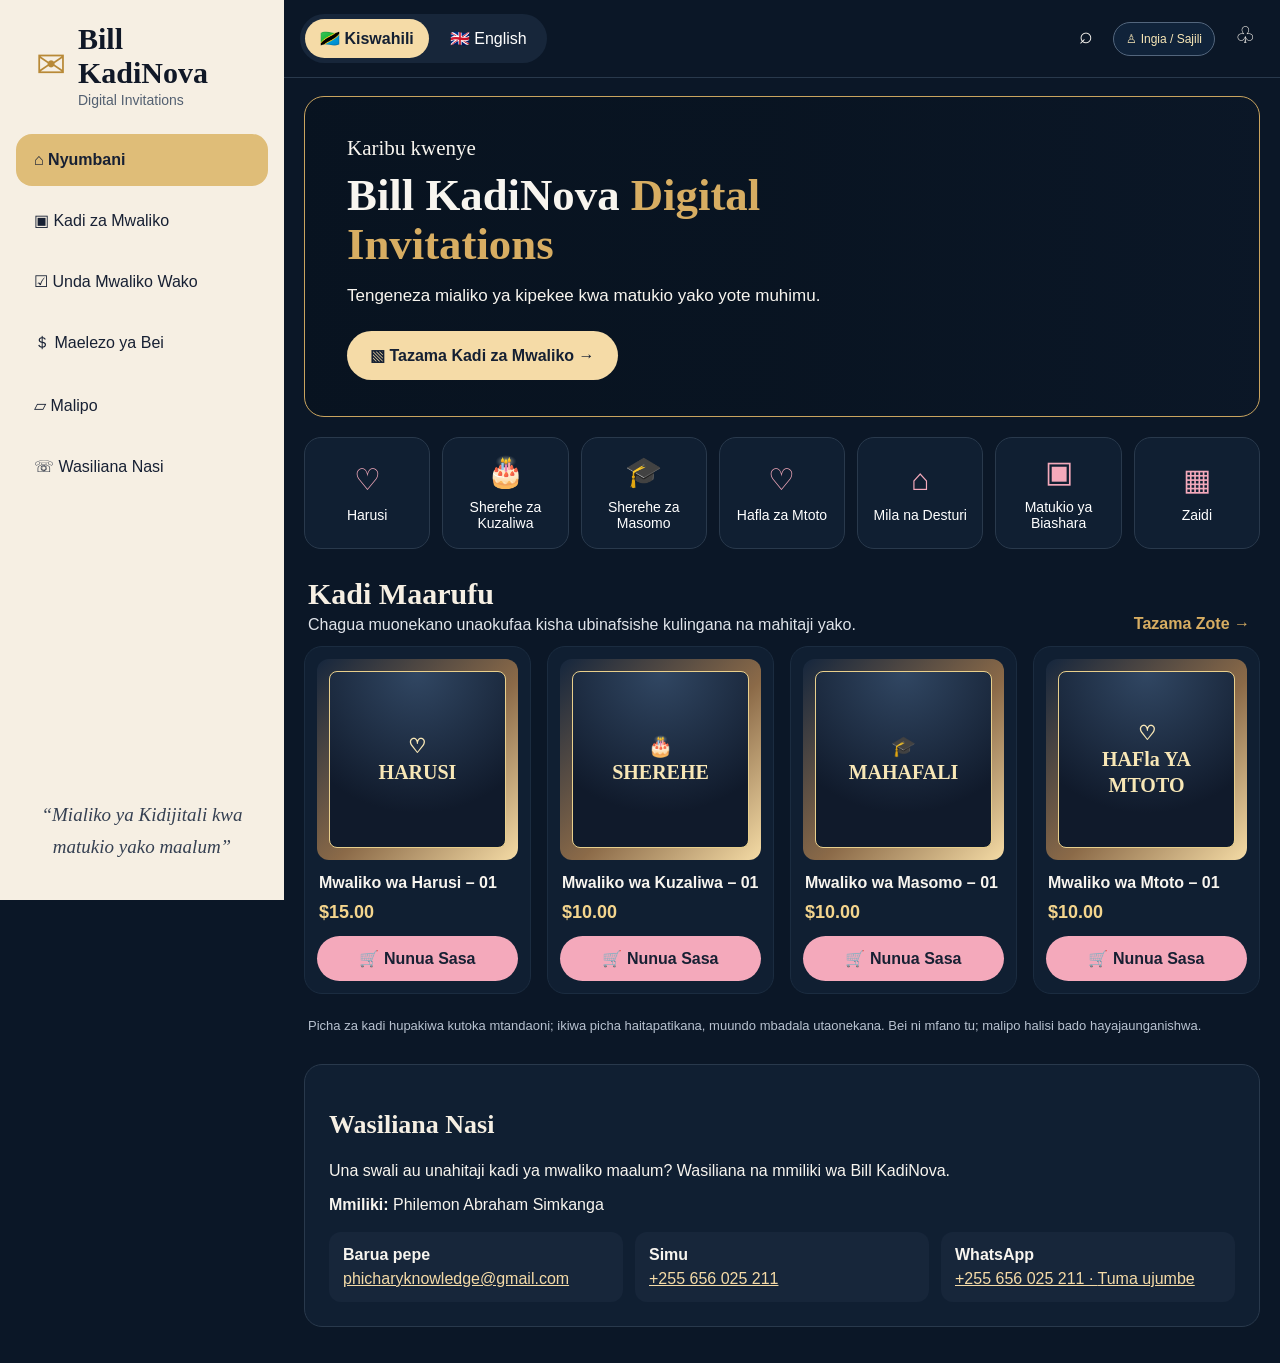
==== commit 3d2baaf7: "Add files via upload" ====
--- a/index.html
+++ b/index.html
@@ -1,30 +1,146 @@
-<!doctype html>
+<!DOCTYPE html>
 <html lang="sw">
 <head>
-  <meta charset="utf-8"><meta name="viewport" content="width=device-width,initial-scale=1">
-  <meta name="theme-color" content="#101827">
+  <meta charset="UTF-8">
+  <meta name="viewport" content="width=device-width, initial-scale=1.0">
+  <meta name="theme-color" content="#0b1727">
   <title>Bill KadiNova | Digital Invitations</title>
   <link rel="stylesheet" href="style.css">
-  <script src="script.js" defer></script>
 </head>
 <body>
-<header class="topbar"><a class="brand" href="#home"><span class="brand-mark">K</span><span><b>Bill KadiNova</b><small>CREATE · INVITE · CELEBRATE</small></span></a><button id="languageBtn" class="quiet-btn" type="button">SW / EN</button></header>
-<main>
-  <section id="home" class="hero">
-    <div class="hero-copy"><span class="eyebrow" data-sw="MIALIKO YA KIDIJITALI" data-en="DIGITAL INVITATIONS">MIALIKO YA KIDIJITALI</span><h1 data-sw="Mwaliko wako. Mtindo wako." data-en="Your invitation. Your style.">Mwaliko wako. Mtindo wako.</h1><p data-sw="Chagua kadi ya kisasa, ibinafsishe, kisha mtumie mgeni picha ya kadi pamoja na kiungo cha mwaliko." data-en="Choose a modern card, personalize it, then send guests the card image and invitation link.">Chagua kadi ya kisasa, ibinafsishe, kisha mtumie mgeni picha ya kadi pamoja na kiungo cha mwaliko.</p><a class="primary-btn" href="#catalog" data-sw="Chagua kadi" data-en="Browse cards">Chagua kadi</a><div class="hero-stats"><div><strong>50</strong><span data-sw="miundo kwa tukio" data-en="designs per event">miundo kwa tukio</span></div><div><strong>PNG</strong><span data-sw="picha ya kadi" data-en="card image">picha ya kadi</span></div><div><strong>LINK</strong><span data-sw="mwaliko mtandaoni" data-en="online invitation">mwaliko mtandaoni</span></div></div></div>
-    <div class="hero-art"><div class="art-glow"></div><div class="sample-card"><span class="sample-top">YOU ARE INVITED</span><div class="sample-flower">✿</div><h2>Celebrate<br><i>together</i></h2><div class="sample-line"></div><p>YOUR SPECIAL DAY</p><small>DATE · TIME · VENUE</small></div><div class="floating-note">✦ Kadi yako, kwa namna yako</div></div>
-  </section>
-  <section id="catalog" class="section"><div class="section-heading"><div><span class="eyebrow">KADINOVA COLLECTION</span><h2 data-sw="Chagua aina ya tukio" data-en="Choose your event">Chagua aina ya tukio</h2><p data-sw="Kila aina ina miundo 50 ya kuchagua." data-en="Each event category has 50 designs to explore.">Kila aina ina miundo 50 ya kuchagua.</p></div><div class="search-wrap"><span>⌕</span><input id="searchInput" type="search" placeholder="Tafuta aina ya kadi…" aria-label="Tafuta aina ya kadi"></div></div>
-    <div id="eventTabs" class="event-tabs" aria-label="Aina za matukio"></div>
-    <div class="catalog-toolbar"><span id="resultsCount">Miundo 50</span><label><span data-sw="Panga:" data-en="Sort:">Panga:</span> <select id="sortSelect"><option value="featured">Maarufu</option><option value="price-low">Bei: chini kwenda juu</option><option value="price-high">Bei: juu kwenda chini</option></select></label></div>
-    <div id="cardGrid" class="card-grid"></div><div class="load-note" id="loadNote">Chagua kadi ili kuiona na kuibinafsisha.</div>
-  </section>
-  <section id="editor" class="section editor-section"><div class="section-heading"><div><span class="eyebrow">MAKE IT YOURS</span><h2 data-sw="Binafsisha mwaliko wako" data-en="Personalize your invitation">Binafsisha mwaliko wako</h2><p data-sw="Badilisha taarifa, kisha angalia mwonekano wa kadi yako." data-en="Edit the details and preview your card.">Badilisha taarifa, kisha angalia mwonekano wa kadi yako.</p></div></div>
-    <div class="editor-layout"><div class="editor-form"><div class="field-grid"><label><span data-sw="Jina / majina" data-en="Name(s)">Jina / majina</span><input id="nameField" maxlength="70" placeholder="Mf. Amani & Neema"></label><label><span data-sw="Tarehe" data-en="Date">Tarehe</span><input id="dateField" placeholder="Mf. 20 Desemba 2026"></label><label><span data-sw="Muda" data-en="Time">Muda</span><input id="timeField" placeholder="Mf. Saa 9:00 alasiri"></label><label><span data-sw="Mahali" data-en="Venue">Mahali</span><input id="venueField" maxlength="90" placeholder="Jina la ukumbi / eneo"></label><label class="wide"><span data-sw="Ujumbe wa mwaliko" data-en="Invitation message">Ujumbe wa mwaliko</span><textarea id="messageField" maxlength="180" rows="3" placeholder="Tunafurahi kukualika kushiriki nasi siku hii maalumu."></textarea></label><label><span data-sw="Daraja la kadi" data-en="Card tier">Daraja la kadi</span><select id="tierField"><option value="free">Free — TSh 0</option><option value="classic">Classic — TSh 5,000</option><option value="premium">Premium — TSh 10,000</option><option value="luxury">Luxury — TSh 20,000</option></select></label><label><span data-sw="Lugha ya kadi" data-en="Card language">Lugha ya kadi</span><select id="cardLanguage"><option value="sw">Kiswahili</option><option value="en">English</option></select></label></div><div class="editor-actions"><button id="downloadBtn" class="secondary-btn" type="button">⬇ Pakua picha ya kadi</button><button id="shareBtn" class="primary-btn" type="button">↗ Tuma kadi + kiungo</button></div><p id="shareStatus" class="status" role="status"></p><p class="fine-print">Kumbuka: picha na kiungo vinatengenezwa kwenye kifaa chako. Ili wageni wafungue kiungo kutoka sehemu nyingine, tovuti hii lazima iwe imechapishwa mtandaoni.</p></div>
-      <div class="preview-panel"><div class="preview-top"><span>LIVE PREVIEW</span><span id="selectedDesignLabel">Kadi #01</span></div><div id="liveCard" class="live-card theme-0"><div class="card-inner"><div class="card-ornament">✦</div><div class="card-kicker" id="previewKicker">MWALIKO WA HARUSI</div><h3 id="previewName">Majina yako hapa</h3><div class="preview-divider"></div><p id="previewMessage">Tunafurahi kukualika kushiriki nasi siku hii maalumu.</p><div class="preview-details"><span id="previewDate">Tarehe</span><span id="previewTime">Muda</span><span id="previewVenue">Mahali</span></div><div class="card-qr" aria-label="Msimbo wa mwaliko">KN<br><small>INVITE</small></div><div class="card-footer">BILL KADINOVA · DIGITAL INVITATIONS</div></div></div><div class="preview-tip">Gusa kadi yoyote kwenye orodha ili ubadilishe muundo.</div></div></div>
-  </section>
-  <section class="features"><div><span class="feature-icon">✧</span><h3 data-sw="Miundo mingi" data-en="Plenty of designs">Miundo mingi</h3><p data-sw="Miundo 50 kwa kila aina ya tukio." data-en="50 designs for every event category.">Miundo 50 kwa kila aina ya tukio.</p></div><div><span class="feature-icon">✎</span><h3 data-sw="Taarifa zako" data-en="Your details">Taarifa zako</h3><p data-sw="Weka majina, tarehe, muda na eneo." data-en="Add names, date, time and venue.">Weka majina, tarehe, muda na eneo.</p></div><div><span class="feature-icon">↗</span><h3 data-sw="Shiriki kirahisi" data-en="Easy sharing">Shiriki kirahisi</h3><p data-sw="Pakua picha au tuma picha na kiungo." data-en="Download the image or share image and link.">Pakua picha au tuma picha na kiungo.</p></div></section>
-</main>
-<footer><a class="brand footer-brand" href="#home"><span class="brand-mark">K</span><span><b>Bill KadiNova</b><small>CREATE · INVITE · CELEBRATE</small></span></a><p>© <span id="year"></span> Bill KadiNova. Haki zote zimehifadhiwa.</p><p class="footer-contact">Tanzania · phicharyknowledge@gmail.com · +255 656 025 211</p></footer>
-<div id="toast" class="toast" role="status" aria-live="polite"></div>
-</body></html>
+  <div class="topbar">
+    <div class="brand-mobile"><span class="logo">♡</span><span>Bill KadiNova <small>Digital Invitations</small></span></div>
+    <div class="language" aria-label="Chagua lugha">
+      <button id="swBtn" class="active" onclick="setLanguage('sw')">🇹🇿 Kiswahili</button>
+      <button id="enBtn" onclick="setLanguage('en')">🇬🇧 English</button>
+    </div>
+    <div class="tools" aria-label="Zana">
+      <span title="Tafuta">⌕</span>
+      <button type="button" id="openAuth" class="account-trigger" title="Akaunti" data-sw="♙ Ingia / Sajili" data-en="♙ Sign in / Register">♙ Ingia / Sajili</button>
+      <span title="Kikapu">♧</span>
+    </div>
+  </div>
+  <div class="layout">
+    <aside>
+      <div class="brand"><div class="logo">✉</div><div><h1>Bill KadiNova</h1><small>Digital Invitations</small></div></div>
+      <nav>
+        <button class="active" data-sw="⌂  Nyumbani" data-en="⌂  Home">⌂  Nyumbani</button>
+        <button data-sw="▣  Kadi za Mwaliko" data-en="▣  Invitation Cards">▣  Kadi za Mwaliko</button>
+        <button data-sw="☑  Unda Mwaliko Wako" data-en="☑  Create Your Invitation">☑  Unda Mwaliko Wako</button>
+        <button data-sw="＄  Maelezo ya Bei" data-en="＄  Pricing">＄  Maelezo ya Bei</button>
+        <button data-sw="▱  Malipo" data-en="▱  Payments">▱  Malipo</button>
+        <button data-sw="☏  Wasiliana Nasi" data-en="☏  Contact Us">☏  Wasiliana Nasi</button>
+      </nav>
+      <div class="quote" data-sw="“Mialiko ya Kidijitali kwa matukio yako maalum”" data-en="“Digital invitations for your special moments”">“Mialiko ya Kidijitali kwa matukio yako maalum”</div>
+    </aside>
+    <main>
+      <section class="hero">
+        <div class="hero-copy">
+          <p class="eyebrow" data-sw="Karibu kwenye" data-en="Welcome to">Karibu kwenye</p>
+          <h2>Bill KadiNova <span>Digital Invitations</span></h2>
+          <p data-sw="Tengeneza mialiko ya kipekee kwa matukio yako yote muhimu." data-en="Create beautiful invitations for all your important moments.">Tengeneza mialiko ya kipekee kwa matukio yako yote muhimu.</p>
+          <button class="primary" onclick="showMessage('browse')" data-sw="▧  Tazama Kadi za Mwaliko  →" data-en="▧  Browse Invitation Cards  →">▧  Tazama Kadi za Mwaliko  →</button>
+        </div>
+      </section>
+      <section class="categories" aria-label="Aina za matukio">
+        <button class="category" onclick="showMessage('wedding')"><span class="emoji">♡</span><span data-sw="Harusi" data-en="Wedding">Harusi</span></button>
+        <button class="category" onclick="showMessage('birthday')"><span class="emoji">🎂</span><span data-sw="Sherehe za Kuzaliwa" data-en="Birthday">Sherehe za Kuzaliwa</span></button>
+        <button class="category" onclick="showMessage('graduation')"><span class="emoji">🎓</span><span data-sw="Sherehe za Masomo" data-en="Graduation">Sherehe za Masomo</span></button>
+        <button class="category" onclick="showMessage('baby')"><span class="emoji">♡</span><span data-sw="Hafla za Mtoto" data-en="Baby Celebrations">Hafla za Mtoto</span></button>
+        <button class="category" onclick="showMessage('house')"><span class="emoji">⌂</span><span data-sw="Mila na Desturi" data-en="Cultural Events">Mila na Desturi</span></button>
+        <button class="category" onclick="showMessage('business')"><span class="emoji">▣</span><span data-sw="Matukio ya Biashara" data-en="Business Events">Matukio ya Biashara</span></button>
+        <button class="category" onclick="showMessage('more')"><span class="emoji">▦</span><span data-sw="Zaidi" data-en="More">Zaidi</span></button>
+      </section>
+      <section>
+        <div class="section-heading">
+          <div><h2 data-sw="Kadi Maarufu" data-en="Popular Cards">Kadi Maarufu</h2><p data-sw="Chagua muonekano unaokufaa kisha ubinafsishe kulingana na mahitaji yako." data-en="Choose a design you love and personalize it for your event.">Chagua muonekano unaokufaa kisha ubinafsishe kulingana na mahitaji yako.</p></div>
+          <button class="link-btn" onclick="showMessage('all')" data-sw="Tazama Zote  →" data-en="View All  →">Tazama Zote →</button>
+        </div>
+        <div class="cards">
+          <article class="card" tabindex="0" role="button" aria-label="Fungua maelezo ya kadi">
+            <div class="preview"><img loading="lazy" src="https://images.unsplash.com/photo-1523438885200-e635ba2c371e?auto=format&fit=crop&w=700&q=85" alt="Kadi ya harusi ya kifahari"></div>
+            <h3 data-sw="Mwaliko wa Harusi – 01" data-en="Wedding Invitation – 01">Mwaliko wa Harusi – 01</h3><p class="price" data-price="15">$15.00</p><button class="buy" onclick="showMessage('buy')" data-sw="🛒  Nunua Sasa" data-en="🛒  Buy Now">🛒 Nunua Sasa</button>
+          </article>
+          <article class="card" tabindex="0" role="button" aria-label="Fungua maelezo ya kadi">
+            <div class="preview"><img loading="lazy" src="https://images.unsplash.com/photo-1464366400600-7168b8af9bc3?auto=format&fit=crop&w=700&q=85" alt="Kadi ya sherehe ya kuzaliwa"></div>
+            <h3 data-sw="Mwaliko wa Kuzaliwa – 01" data-en="Birthday Invitation – 01">Mwaliko wa Kuzaliwa – 01</h3><p class="price" data-price="10">$10.00</p><button class="buy" onclick="showMessage('buy')" data-sw="🛒  Nunua Sasa" data-en="🛒  Buy Now">🛒 Nunua Sasa</button>
+          </article>
+          <article class="card" tabindex="0" role="button" aria-label="Fungua maelezo ya kadi">
+            <div class="preview"><img loading="lazy" src="https://images.unsplash.com/photo-1523050854058-8df90110c9f1?auto=format&fit=crop&w=700&q=85" alt="Kadi ya mahafali"></div>
+            <h3 data-sw="Mwaliko wa Masomo – 01" data-en="Graduation Invitation – 01">Mwaliko wa Masomo – 01</h3><p class="price" data-price="10">$10.00</p><button class="buy" onclick="showMessage('buy')" data-sw="🛒  Nunua Sasa" data-en="🛒  Buy Now">🛒 Nunua Sasa</button>
+          </article>
+          <article class="card" tabindex="0" role="button" aria-label="Fungua maelezo ya kadi">
+            <div class="preview"><img loading="lazy" src="https://images.unsplash.com/photo-1511895426328-dc8714191300?auto=format&fit=crop&w=700&q=85" alt="Kadi ya hafla ya mtoto"></div>
+            <h3 data-sw="Mwaliko wa Mtoto – 01" data-en="Baby Celebration – 01">Mwaliko wa Mtoto – 01</h3><p class="price" data-price="10">$10.00</p><button class="buy" onclick="showMessage('buy')" data-sw="🛒  Nunua Sasa" data-en="🛒  Buy Now">🛒 Nunua Sasa</button>
+          </article>
+        </div>
+      </section>
+      <p class="note" data-sw="Picha za kadi hupakiwa kutoka mtandaoni; ikiwa picha haitapatikana, muundo mbadala utaonekana. Bei ni mfano tu; malipo halisi bado hayajaunganishwa." data-en="Card images load from the internet. Prices are sample display values; live payments are not connected yet.">Picha za kadi hupakiwa kutoka mtandaoni; ikiwa picha haitapatikana, muundo mbadala utaonekana. Bei ni mfano tu; malipo halisi bado hayajaunganishwa.</p>
+      <section class="contact" id="contact">
+        <h2 data-sw="Wasiliana Nasi" data-en="Contact Us">Wasiliana Nasi</h2>
+        <p data-sw="Una swali au unahitaji kadi ya mwaliko maalum? Wasiliana na mmiliki wa KadiNova." data-en="Have a question or need a custom invitation? Contact the owner of KadiNova.">Una swali au unahitaji kadi ya mwaliko maalum? Wasiliana na mmiliki wa Bill KadiNova.</p>
+        <p class="owner"><strong data-sw="Mmiliki:" data-en="Owner:">Mmiliki:</strong> Philemon Abraham Simkanga</p>
+        <div class="contact-grid">
+          <div class="contact-item"><strong data-sw="Barua pepe" data-en="Email">Barua pepe</strong><a href="mailto:phicharyknowledge@gmail.com">phicharyknowledge@gmail.com</a></div>
+          <div class="contact-item"><strong data-sw="Simu" data-en="Phone">Simu</strong><a href="tel:+255656025211">+255 656 025 211</a></div>
+          <div class="contact-item"><strong>WhatsApp</strong><a href="https://wa.me/255656025211" target="_blank" rel="noopener noreferrer">+255 656 025 211 · <span data-sw="Tuma ujumbe" data-en="Message us">Tuma ujumbe</span></a></div>
+        </div>
+      </section>
+    </main>
+  </div>
+
+  <div class="modal-backdrop" id="cardModal" hidden>
+    <section class="modal" role="dialog" aria-modal="true" aria-labelledby="modalTitle">
+      <button class="modal-close" type="button" id="closeModal" aria-label="Funga">×</button>
+      <p class="modal-kicker" data-sw="KADI YA MWALIKO" data-en="INVITATION CARD">KADI YA MWALIKO</p>
+      <h2 id="modalTitle">Kadi ya Mwaliko</h2>
+      <p id="modalDescription" class="modal-description">Chagua muundo na ujaze taarifa za tukio lako.</p>
+      <form id="inviteForm">
+        <label><span data-sw="Jina la mwenye mwaliko / tukio" data-en="Host or event name">Jina la mwenye mwaliko / tukio</span><input name="eventName" required maxlength="80" placeholder="Mf. Asha na Juma"></label>
+        <div class="form-row"><label><span data-sw="Tarehe ya tukio" data-en="Event date">Tarehe ya tukio</span><input name="eventDate" type="date" required></label><label><span data-sw="Muda" data-en="Time">Muda</span><input name="eventTime" type="time"></label></div>
+        <label><span data-sw="Mahali pa tukio" data-en="Event venue">Mahali pa tukio</span><input name="venue" required maxlength="120" placeholder="Mf. Dar es Salaam"></label>
+        <label><span data-sw="Ujumbe wa ziada (si lazima)" data-en="Extra message (optional)">Ujumbe wa ziada (si lazima)</span><textarea name="message" rows="3" maxlength="250" placeholder="Karibu kushiriki nasi..."></textarea></label>
+        <div class="modal-actions"><button class="primary" type="submit" data-sw="Tengeneza muhtasari" data-en="Create preview">Tengeneza muhtasari</button><button class="secondary" type="button" id="shareInvite" data-sw="Shiriki muhtasari" data-en="Share preview">Shiriki muhtasari</button></div>
+      </form>
+      <div id="invitePreview" class="invite-preview" hidden></div>
+      <button class="secondary flip-preview-btn" type="button" id="flipPreview" hidden data-sw="↻ Geuza kadi" data-en="↻ Flip card">↻ Geuza kadi</button>
+      <p class="modal-note" data-sw="Hii ni hatua ya majaribio. Malipo ya moja kwa moja bado hayajaunganishwa." data-en="This is a test flow. Live payments are not connected yet.">Hii ni hatua ya majaribio. Malipo ya moja kwa moja bado hayajaunganishwa.</p>
+    </section>
+  </div>
+
+  <div class="modal-backdrop" id="paymentModal" hidden>
+    <section class="modal payment-modal" role="dialog" aria-modal="true" aria-labelledby="paymentTitle">
+      <button class="modal-close" type="button" id="closePayment" aria-label="Funga">×</button>
+      <p class="modal-kicker" data-sw="MALIPO" data-en="PAYMENTS">MALIPO</p><h2 id="paymentTitle" data-sw="Chagua njia ya malipo" data-en="Choose a payment method">Chagua njia ya malipo</h2>
+      <p data-sw="Unaweza kuchagua njia kwa ajili ya kujaribu mwonekano. Malipo halisi bado hayajatumika kwenye tovuti." data-en="Choose a method to test the interface. Real payments are not enabled on this website yet.">Unaweza kuchagua njia kwa ajili ya kujaribu mwonekano. Malipo halisi bado hayajatumika kwenye tovuti.</p>
+      <div class="payment-options"><button type="button" data-payment="M-Pesa">📱 M-Pesa</button><button type="button" data-payment="Airtel Money">📱 Airtel Money</button><button type="button" data-payment="Mixx by Yas">📱 Mixx by Yas</button><button type="button" data-payment="Bank">🏦 Benki</button></div>
+      <p id="paymentFeedback" class="payment-feedback" aria-live="polite"></p>
+    </section>
+  </div>
+
+  <div class="modal-backdrop" id="authModal" hidden>
+    <section class="modal auth-modal" role="dialog" aria-modal="true" aria-labelledby="authTitle">
+      <button class="modal-close" type="button" id="closeAuth" aria-label="Funga">×</button>
+      <p class="modal-kicker" data-sw="AKAUNTI YA BILL KADINOVA" data-en="BILL KADINOVA ACCOUNT">AKAUNTI YA BILL KADINOVA</p>
+      <h2 id="authTitle" data-sw="Karibu Bill KadiNova" data-en="Welcome to Bill KadiNova">Karibu Bill KadiNova</h2>
+      <p class="auth-subtitle" data-sw="Sajili akaunti ili uweze kuhifadhi na kusimamia mialiko yako." data-en="Create an account to save and manage your invitations.">Sajili akaunti ili uweze kuhifadhi na kusimamia mialiko yako.</p>
+      <div class="auth-tabs"><button type="button" class="active" id="registerTab" data-sw="Sajili" data-en="Register">Sajili</button><button type="button" id="loginTab" data-sw="Ingia" data-en="Sign in">Ingia</button></div>
+      <form id="authForm" class="auth-form">
+        <label id="fullNameWrap"><span data-sw="Jina kamili" data-en="Full name">Jina kamili</span><input id="authName" name="name" autocomplete="name" maxlength="100" required placeholder="Philemon Abraham Simkanga"></label>
+        <label><span data-sw="Barua pepe" data-en="Email address">Barua pepe</span><input id="authEmail" name="email" type="email" autocomplete="email" required maxlength="254" placeholder="jina@example.com"></label>
+        <label><span data-sw="Nenosiri (angalau herufi 8)" data-en="Password (at least 8 characters)">Nenosiri (angalau herufi 8)</span><input id="authPassword" name="password" type="password" autocomplete="new-password" minlength="8" required placeholder="••••••••"></label>
+        <button class="primary auth-submit" id="authSubmit" type="submit" data-sw="Tengeneza akaunti" data-en="Create account">Tengeneza akaunti</button>
+        <button class="text-action" id="resetPassword" type="button" hidden data-sw="Umesahau nenosiri? Tuma kiungo cha kubadilisha" data-en="Forgot password? Send reset link">Umesahau nenosiri? Tuma kiungo cha kubadilisha</button>
+        <p id="authStatus" class="auth-status" role="status" aria-live="polite"></p>
+      </form>
+      <p class="modal-note" data-sw="Nenosiri hushughulikiwa na Firebase Authentication; usiliweke kwenye faili au kulishiriki na mtu." data-en="Passwords are handled by Firebase Authentication; never store them in website files or share them.">Nenosiri hushughulikiwa na Firebase Authentication; usiliweke kwenye faili au kulishiriki na mtu.</p>
+    </section>
+  </div>
+
+  <div class="toast" id="toast" role="status"></div>
+
+  <script src="script.js" defer></script>
+
+  <script type="module" src="firebase-auth.js"></script>
+</body>
+</html>
--- a/style.css
+++ b/style.css
@@ -1,5 +1,105 @@
-@import url('https://fonts.googleapis.com/css2?family=DM+Sans:wght@400;500;600;700&family=Playfair+Display:wght@500;600;700&display=swap');
-:root{--ink:#182132;--muted:#687386;--paper:#f7f8fb;--line:#e5e8ef;--navy:#101827;--gold:#d8b56a;--purple:#7157c8;--radius:22px}*{box-sizing:border-box}html{scroll-behavior:smooth}body{margin:0;background:#fff;color:var(--ink);font-family:'DM Sans',sans-serif}button,input,textarea,select{font:inherit}button,a{-webkit-tap-highlight-color:transparent}a{color:inherit;text-decoration:none}.topbar{height:76px;padding:0 clamp(18px,5vw,76px);display:flex;align-items:center;justify-content:space-between;border-bottom:1px solid #edf0f4;background:#fff;position:sticky;top:0;z-index:10}.brand{display:flex;gap:11px;align-items:center}.brand-mark{display:grid;place-items:center;width:42px;height:42px;background:var(--navy);color:var(--gold);font:700 25px 'Playfair Display',serif;border-radius:13px}.brand b{display:block;font-size:15px;letter-spacing:.2px}.brand small{display:block;font-size:8px;letter-spacing:1.65px;color:var(--muted);margin-top:4px}.quiet-btn{border:1px solid var(--line);background:#fff;border-radius:999px;padding:10px 15px;color:var(--ink);font-size:12px;font-weight:700}.hero{padding:70px clamp(20px,7vw,105px) 75px;background:linear-gradient(125deg,#f8f6f1 0%,#f4f5fa 60%,#eeecf8 100%);display:grid;grid-template-columns:1.05fr .95fr;align-items:center;gap:30px;min-height:520px}.eyebrow{font-size:10px;letter-spacing:2px;font-weight:700;color:#8b6b2b}.hero h1{font:600 clamp(38px,5.3vw,68px)/1.08 'Playfair Display',serif;letter-spacing:-1.4px;max-width:650px;margin:17px 0}.hero-copy>p{color:#687386;max-width:470px;line-height:1.8;font-size:15px;margin-bottom:28px}.primary-btn,.secondary-btn{border:0;display:inline-flex;align-items:center;justify-content:center;gap:9px;padding:14px 19px;border-radius:12px;font-weight:700;font-size:13px;cursor:pointer;transition:transform .18s,box-shadow .18s}.primary-btn{background:var(--navy);color:#fff;box-shadow:0 8px 22px #10182720}.primary-btn:hover,.secondary-btn:hover{transform:translateY(-2px)}.hero-stats{display:flex;gap:32px;margin-top:38px}.hero-stats strong{display:block;font-size:18px}.hero-stats span{display:block;font-size:10px;color:var(--muted);margin-top:4px}.hero-art{position:relative;min-height:360px;display:grid;place-items:center}.art-glow{position:absolute;width:300px;height:300px;background:#e4d9bd;border-radius:50%;filter:blur(1px);opacity:.6}.sample-card{position:relative;width:225px;height:310px;background:linear-gradient(145deg,#173d35,#0b2723);color:#e7ca85;box-shadow:0 24px 60px #0c272b44;border:1px solid #d5b66e;border-radius:4px;text-align:center;padding:22px 16px;transform:rotate(5deg);outline:1px solid #d5b66e;outline-offset:6px}.sample-top{font-size:7px;letter-spacing:2px}.sample-flower{font-size:38px;margin:20px 0 10px}.sample-card h2{font:500 28px/1.08 'Playfair Display',serif;margin:0}.sample-card h2 i{font-weight:500}.sample-line{width:50px;height:1px;background:#d5b66e;margin:20px auto}.sample-card p{font-size:8px;letter-spacing:2px}.sample-card small{font-size:7px;letter-spacing:1px}.floating-note{position:absolute;bottom:20px;right:0;background:#fff;padding:13px 17px;border-radius:12px;box-shadow:0 12px 35px #151d2b12;font-size:11px;font-weight:700}.section{padding:70px clamp(18px,6vw,88px)}.section-heading{display:flex;align-items:end;justify-content:space-between;gap:24px;margin-bottom:26px}.section h2{font:600 clamp(29px,3.5vw,42px)/1.2 'Playfair Display',serif;margin:10px 0}.section-heading p{font-size:13px;color:var(--muted);margin:0}.search-wrap{display:flex;align-items:center;gap:9px;border:1px solid var(--line);border-radius:12px;padding:0 13px;min-width:240px;height:44px;color:var(--muted)}.search-wrap input{border:0;outline:0;width:100%;font-size:12px;background:transparent}.event-tabs{display:flex;gap:9px;overflow:auto;padding:4px 0 14px;scrollbar-width:thin}.event-tab{border:1px solid var(--line);background:white;padding:11px 15px;border-radius:12px;white-space:nowrap;cursor:pointer;font-size:12px;font-weight:600;color:#626e81}.event-tab.active{background:var(--navy);color:#fff;border-color:var(--navy)}.catalog-toolbar{display:flex;align-items:center;justify-content:space-between;margin:13px 0 20px;color:var(--muted);font-size:11px}.catalog-toolbar label{display:flex;gap:8px;align-items:center}.catalog-toolbar select{border:1px solid var(--line);padding:8px 10px;border-radius:8px;background:white;color:var(--ink);font-size:11px}.card-grid{display:grid;grid-template-columns:repeat(5,minmax(0,1fr));gap:18px}.design-card{cursor:pointer;min-width:0}.design-art{position:relative;aspect-ratio:3/4;overflow:hidden;border-radius:12px;box-shadow:0 5px 18px #1721360c;border:1px solid #0000000b;transition:transform .2s,box-shadow .2s}.design-card:hover .design-art,.design-card.selected .design-art{transform:translateY(-4px);box-shadow:0 12px 25px #17213620}.design-card.selected .design-art{outline:3px solid var(--gold);outline-offset:2px}.mini-paper{position:absolute;inset:6%;border:1px solid currentColor;display:flex;flex-direction:column;align-items:center;text-align:center;justify-content:center;padding:8%;overflow:hidden}.mini-paper:before,.mini-paper:after{content:'✦';position:absolute;font-size:22px;opacity:.65}.mini-paper:before{top:7%;left:9%}.mini-paper:after{bottom:7%;right:9%}.mini-symbol{font-size:clamp(16px,2vw,25px);margin-bottom:9px}.mini-title{font:600 clamp(10px,1.35vw,16px)/1.2 'Playfair Display',serif;max-width:100%;overflow-wrap:anywhere}.mini-sub{font-size:6px;letter-spacing:1.2px;margin-top:9px}.mini-rule{width:35%;height:1px;background:currentColor;margin:10px 0;opacity:.7}.mini-details{font-size:6px;line-height:1.8;max-width:100%;overflow-wrap:anywhere}.design-info{display:flex;align-items:center;justify-content:space-between;gap:5px;padding:10px 1px}.design-info b{font-size:11px}.design-info span{font-size:10px;color:var(--muted)}.load-note{text-align:center;color:var(--muted);font-size:11px;padding:20px}.editor-section{background:#f7f8fb}.editor-layout{display:grid;grid-template-columns:1fr .85fr;gap:25px;align-items:start}.editor-form,.preview-panel{background:#fff;border:1px solid var(--line);border-radius:18px;padding:24px}.field-grid{display:grid;grid-template-columns:1fr 1fr;gap:16px}.field-grid label{display:flex;flex-direction:column;gap:8px;font-size:11px;font-weight:700;color:#4f5b6e}.field-grid input,.field-grid textarea,.field-grid select{width:100%;padding:12px 13px;border:1px solid #e1e5ec;border-radius:10px;outline:0;background:#fff;font-size:12px;color:var(--ink)}.field-grid input:focus,.field-grid textarea:focus,.field-grid select:focus{border-color:#a999db;box-shadow:0 0 0 3px #7157c814}.field-grid .wide{grid-column:1/-1}.field-grid textarea{resize:vertical}.editor-actions{display:flex;gap:10px;flex-wrap:wrap;margin-top:21px}.secondary-btn{background:#f1f2f6;color:var(--ink)}.status{min-height:16px;font-size:11px;color:#287c5c}.fine-print{font-size:10px;line-height:1.7;color:#818b9b}.preview-top{display:flex;justify-content:space-between;color:var(--muted);font-size:9px;letter-spacing:1.3px;font-weight:700;margin-bottom:16px}.live-card{--bg:#173d35;--fg:#e7ca85;--accent:#d5b66e;background:var(--bg);color:var(--fg);aspect-ratio:3/4;max-width:330px;width:100%;margin:0 auto;box-shadow:0 15px 32px #10182720;position:relative;overflow:hidden}.live-card:before{content:'';position:absolute;inset:4%;border:1px solid var(--accent);pointer-events:none}.card-inner{position:absolute;inset:7%;border:1px solid color-mix(in srgb,var(--accent) 60%,transparent);display:flex;align-items:center;flex-direction:column;text-align:center;padding:8% 7%;justify-content:center}.card-ornament{font-size:clamp(22px,4vw,40px);margin-bottom:5%}.card-kicker{font-size:clamp(7px,1vw,10px);letter-spacing:2px}.card-inner h3{font:600 clamp(22px,3vw,34px)/1.12 'Playfair Display',serif;margin:8% 0 4%;overflow-wrap:anywhere;max-width:100%}.preview-divider{height:1px;width:25%;background:var(--accent);margin:3%}.card-inner>p{font-size:clamp(9px,1.2vw,12px);line-height:1.6;max-width:90%;overflow-wrap:anywhere}.preview-details{display:grid;gap:5px;margin-top:6%;font-size:clamp(8px,1vw,10px);max-width:100%;overflow-wrap:anywhere}.card-qr{position:absolute;right:8%;bottom:8%;border:1px solid currentColor;width:35px;height:35px;display:grid;place-content:center;font-size:9px;font-weight:700;line-height:1.1;opacity:.85}.card-qr small{font-size:5px;letter-spacing:.5px}.card-footer{position:absolute;bottom:3%;left:0;right:0;font-size:5px;letter-spacing:1px;opacity:.8}.preview-tip{text-align:center;font-size:10px;color:var(--muted);margin-top:16px}.features{padding:44px clamp(18px,6vw,88px);display:grid;grid-template-columns:repeat(3,1fr);gap:25px}.features>div{padding:24px;border:1px solid var(--line);border-radius:16px}.feature-icon{display:grid;place-items:center;width:36px;height:36px;border-radius:11px;background:#f2eddf;color:#8b6b2b;font-size:20px}.features h3{font:600 18px 'Playfair Display',serif;margin:17px 0 7px}.features p{font-size:12px;color:var(--muted);line-height:1.7;margin:0}footer{padding:30px clamp(18px,6vw,88px);background:#101827;color:#fff;display:flex;align-items:center;justify-content:space-between;gap:20px;flex-wrap:wrap}.footer-brand .brand-mark{background:#243044}.footer-brand small{color:#b5bdcb}footer p{font-size:10px;color:#b5bdcb;margin:0}.footer-contact{width:100%;margin-top:-7px}.toast{position:fixed;bottom:22px;left:50%;transform:translate(-50%,20px);opacity:0;pointer-events:none;background:#101827;color:#fff;padding:13px 18px;border-radius:12px;font-size:12px;box-shadow:0 10px 35px #0003;transition:.25s;z-index:20;max-width:90vw;text-align:center}.toast.show{opacity:1;transform:translate(-50%,0)}
-/* 50 palette/layout variations are generated for every category. */
-.theme-0{--bg:#173d35;--fg:#e7ca85;--accent:#d5b66e}.theme-1{--bg:#fff8ed;--fg:#573c2b;--accent:#c99854}.theme-2{--bg:#18243e;--fg:#f1d995;--accent:#e0bd6d}.theme-3{--bg:#f3e7e8;--fg:#783b50;--accent:#bd8791}.theme-4{--bg:#e7edf2;--fg:#233b54;--accent:#7894ac}.theme-5{--bg:#33253f;--fg:#f1d8a0;--accent:#cda85d}.theme-6{--bg:#e9f1e8;--fg:#355746;--accent:#8cae91}.theme-7{--bg:#f5e6d5;--fg:#80502e;--accent:#c69b68}.theme-8{--bg:#dce9ed;--fg:#274e59;--accent:#6c9ca4}.theme-9{--bg:#2f3035;--fg:#f2e5ce;--accent:#c7a66a}
-@media(max-width:1000px){.card-grid{grid-template-columns:repeat(4,minmax(0,1fr))}.hero{padding-top:55px}.editor-layout{grid-template-columns:1fr 1fr}.editor-form,.preview-panel{padding:18px}}@media(max-width:760px){.topbar{height:66px}.hero{grid-template-columns:1fr;padding-top:45px;padding-bottom:45px;gap:5px}.hero h1{font-size:43px}.hero-art{min-height:300px}.sample-card{width:190px;height:265px}.floating-note{right:4%;bottom:5px}.section{padding-top:48px;padding-bottom:48px}.section-heading{align-items:flex-start;flex-direction:column}.search-wrap{width:100%;min-width:0}.card-grid{grid-template-columns:repeat(2,minmax(0,1fr));gap:14px}.design-info b{font-size:10px}.editor-layout{grid-template-columns:1fr}.preview-panel{order:-1}.live-card{max-width:280px}.features{grid-template-columns:1fr;padding-top:20px;padding-bottom:40px}.features>div{padding:19px}.hero-stats{gap:20px}.field-grid{gap:12px}.editor-form,.preview-panel{padding:16px}footer{align-items:flex-start;flex-direction:column}.footer-contact{margin-top:0}}@media(max-width:380px){.hero h1{font-size:36px}.field-grid{grid-template-columns:1fr}.field-grid .wide{grid-column:auto}.editor-actions button{width:100%}.hero-stats{gap:13px}.hero-stats span{font-size:9px}}
+:root{
+      --navy:#0b1727; --navy2:#101f32; --cream:#f6efe3; --gold:#d7ad62;
+      --pink:#f4a9bb; --ink:#101827; --muted:#b8c2d0; --line:#29394c;
+    }
+    *{box-sizing:border-box}
+    body{margin:0;background:var(--navy);color:#f8f5ef;font-family:Arial,Helvetica,sans-serif}
+    button,select{font:inherit}
+    button{cursor:pointer}
+    .topbar{height:78px;display:flex;align-items:center;justify-content:space-between;padding:12px 24px 12px 300px;border-bottom:1px solid var(--line);gap:16px}
+    .brand-mobile{display:none}
+    .language{display:flex;gap:6px;background:#17263a;padding:5px;border-radius:28px}
+    .language button{border:0;border-radius:24px;padding:10px 15px;background:transparent;color:#fff}
+    .language button.active{background:#f5dba7;color:#142033;font-weight:700}
+    .tools{display:flex;gap:20px;font-size:23px}
+    .layout{display:grid;grid-template-columns:284px minmax(0,1fr);min-height:calc(100vh - 78px)}
+    aside{background:var(--cream);color:var(--ink);padding:20px 16px;display:flex;flex-direction:column;position:fixed;top:0;bottom:0;width:284px}
+    .brand{display:flex;align-items:center;gap:12px;padding:2px 20px 26px}
+    .logo{font-size:36px;color:#b88937}
+    .brand h1{font-family:Georgia,serif;font-size:30px;margin:0}
+    .brand small{display:block;font-size:14px;color:#536071;margin-top:2px}
+    nav{display:grid;gap:8px}
+    nav button{border:0;background:transparent;color:#172033;text-align:left;padding:17px 18px;border-radius:16px;font-size:16px}
+    nav button.active{background:#dfbd78;font-weight:700}
+    .quote{margin:auto 18px 18px;text-align:center;color:#354052;font-family:Georgia,serif;font-style:italic;line-height:1.65;font-size:19px}
+    main{grid-column:2;padding:18px 20px 36px;min-width:0}
+    .hero{min-height:260px;border:1px solid #c9a45f;border-radius:20px;overflow:hidden;position:relative;display:flex;align-items:center;padding:36px 42px;background:linear-gradient(90deg,rgba(8,19,32,.97),rgba(8,19,32,.76) 48%,rgba(8,19,32,.06)),url('https://images.unsplash.com/photo-1519741497674-611481863552?auto=format&fit=crop&w=1600&q=85') center/cover}
+    .hero-copy{max-width:610px;position:relative;z-index:1}
+    .hero .eyebrow{font-family:Georgia,serif;font-size:21px;margin:0 0 6px}
+    .hero h2{font: bold clamp(30px,3.5vw,48px)/1.1 Georgia,serif;margin:0 0 14px}
+    .hero h2 span{color:var(--gold)}
+    .hero p{font-size:17px;line-height:1.5;margin:0 0 22px}
+    .primary{border:0;border-radius:30px;background:#f5dba7;color:#152033;font-weight:700;padding:15px 23px}
+    .categories{display:grid;grid-template-columns:repeat(7,minmax(95px,1fr));gap:12px;margin:20px 0 28px}
+    .category{border:1px solid var(--line);background:var(--navy2);border-radius:17px;min-height:112px;color:#fff;display:flex;flex-direction:column;align-items:center;justify-content:center;gap:10px;padding:12px 6px}
+    .category .emoji{font-size:30px;color:var(--pink)}
+    .category span:last-child{font-size:14px;text-align:center}
+    .section-heading{display:flex;align-items:end;justify-content:space-between;gap:12px;margin:0 4px 12px}
+    .section-heading h2{font: bold 30px Georgia,serif;margin:0 0 5px;color:var(--cream)}
+    .section-heading p{margin:0;color:#e0e4ea}
+    .link-btn{background:transparent;border:0;color:var(--gold);font-weight:700}
+    .cards{display:grid;grid-template-columns:repeat(4,minmax(0,1fr));gap:16px}
+    .card{background:var(--navy2);border:1px solid #1b2c40;border-radius:18px;padding:12px;min-width:0;cursor:pointer;transition:transform .18s ease,border-color .18s ease,box-shadow .18s ease}
+    .card:hover,.card:focus-visible{transform:translateY(-3px);border-color:var(--gold);box-shadow:0 10px 28px #0004;outline:none}
+    .preview{aspect-ratio:1/1;overflow:hidden;border-radius:12px;background:linear-gradient(135deg,#15263d,#8b6a48 55%,#f4dba5);position:relative;display:flex;align-items:center;justify-content:center}
+    .preview img{width:100%;height:100%;object-fit:cover;display:block;position:relative;z-index:1}
+    .preview.image-fallback:before{content:attr(data-fallback-title);position:absolute;inset:12px;border:1px solid #e8cf8c;border-radius:8px;display:flex;align-items:center;justify-content:center;text-align:center;padding:12px;color:#f8e7b6;font: bold 20px/1.3 Georgia,serif;white-space:pre-line;background:radial-gradient(circle at top,#314763,#101a2b 72%);z-index:0}
+    .preview.image-fallback img{display:none}
+    .card h3{font-size:16px;margin:13px 2px 9px;line-height:1.3}
+    .price{color:#f4d58d;font-size:18px;font-weight:700;margin:0 2px 13px}
+    .buy{width:100%;border:0;border-radius:28px;background:var(--pink);color:#172033;padding:13px 8px;font-weight:700}
+    .note{color:var(--muted);font-size:13px;line-height:1.5;margin:22px 4px 0}
+    .toast{position:fixed;bottom:18px;left:50%;transform:translateX(-50%);background:var(--cream);color:var(--ink);padding:13px 18px;border-radius:14px;box-shadow:0 8px 30px #0007;display:none;z-index:10;max-width:90%;text-align:center}
+
+    .modal-backdrop{position:fixed;inset:0;background:rgba(3,9,17,.78);z-index:30;display:flex;align-items:center;justify-content:center;padding:16px;overflow:auto}
+    .modal-backdrop[hidden]{display:none!important}
+    .modal{position:relative;width:min(620px,100%);max-height:92vh;overflow:auto;background:#f8f2e8;color:#172033;border-radius:22px;padding:28px;box-shadow:0 24px 70px #0008}
+    .modal-close{position:absolute;right:14px;top:12px;border:0;background:#e8dece;border-radius:50%;width:38px;height:38px;font-size:28px;color:#172033}
+    .modal-kicker{color:#8a6426;font-weight:800;letter-spacing:2px;font-size:12px;margin:0 0 6px}
+    .modal h2{font: bold 28px Georgia,serif;margin:0 40px 8px 0;color:#142033}
+    .modal-description,.modal>p:not(.modal-kicker):not(.modal-note){color:#4a5565;line-height:1.5}
+    #inviteForm{display:grid;gap:13px;margin-top:18px}
+    #inviteForm label{display:grid;gap:6px;font-size:14px;font-weight:700}
+    #inviteForm input,#inviteForm textarea{width:100%;border:1px solid #c8c0b3;border-radius:10px;padding:12px;background:#fff;color:#142033;font:inherit;min-width:0}
+    .form-row{display:grid;grid-template-columns:1fr 1fr;gap:12px}
+    .modal-actions{display:flex;gap:10px;flex-wrap:wrap;margin-top:4px}
+    .modal-actions button,.secondary{border:0;border-radius:24px;padding:13px 18px;font-weight:700}
+    .secondary{background:#e4d8c5;color:#172033}
+    .invite-preview{margin-top:18px;padding:22px;border:2px solid #d2ae65;border-radius:14px;text-align:center;background:linear-gradient(145deg,#102139,#243b54);color:#fff7e4;position:relative;transform-style:preserve-3d;transition:transform .65s ease;cursor:pointer;overflow:hidden}
+    .invite-preview.is-flipped{transform:rotateY(180deg)}
+    .invite-preview h3{font: bold 24px Georgia,serif;color:#f3d590;margin:8px 0}
+    .invite-preview p{margin:6px 0;white-space:pre-wrap}
+    .invite-preview .qr-wrap{margin:18px auto 0;padding:10px;background:#fff;border-radius:12px;width:max-content;max-width:100%;text-align:center;color:#142033;transform:rotateY(0deg)}
+    .invite-preview .qr-wrap img{display:block;width:116px;height:116px;max-width:100%}
+    .invite-preview .qr-wrap small{display:block;margin-top:6px;font-size:11px}
+    .flip-preview-btn{margin-top:12px}
+    .modal-note{font-size:12px;color:#667080;margin:18px 0 0}
+    .payment-options{display:grid;grid-template-columns:1fr 1fr;gap:10px;margin-top:18px}
+    .payment-options button{border:1px solid #c6bba8;border-radius:12px;background:#fff;padding:15px;color:#172033;text-align:left;font-weight:700}
+    .payment-options button:focus,.payment-options button:hover{border-color:#b88937;background:#fff6e3}
+    .payment-feedback{font-weight:700;color:#7a5420;min-height:24px}
+    .contact{margin-top:28px;background:#101f32;border:1px solid #29394c;border-radius:18px;padding:24px}
+    .contact h2{font: bold 26px Georgia,serif;color:var(--cream)}
+    .contact-grid{display:grid;grid-template-columns:repeat(3,minmax(0,1fr));gap:12px;margin-top:18px}
+    .contact-item{display:grid;gap:6px;overflow-wrap:anywhere;background:#17263a;padding:14px;border-radius:12px}
+    .contact-item a{color:#f5dba7}
+
+    .account-trigger{border:1px solid #53667d;background:#10233a;color:#f8e7b6;border-radius:22px;padding:9px 12px;font:inherit;font-size:12px;cursor:pointer}
+    .auth-tabs{display:grid;grid-template-columns:1fr 1fr;gap:8px;margin:18px 0}
+    .auth-tabs button{border:1px solid #c8c0b3;border-radius:12px;padding:12px;background:#fff;color:#172033;font-weight:700}
+    .auth-tabs button.active{background:#12263e;color:#f5d27d;border-color:#c99b3e}
+    .auth-form{display:grid;gap:13px}
+    .auth-form label{display:grid;gap:6px;font-size:14px;font-weight:700}
+    .auth-form input{width:100%;box-sizing:border-box;border:1px solid #c8c0b3;border-radius:10px;padding:13px;background:#fff;color:#142033;font:inherit}
+    .auth-submit{width:100%;margin-top:4px}
+    .auth-subtitle{color:#4a5565;line-height:1.5}
+    .auth-status{min-height:20px;font-size:13px;line-height:1.45;color:#214c36;overflow-wrap:anywhere}
+    .auth-status.error{color:#a22b2b}
+    .text-action{border:0;background:transparent;color:#725019;text-decoration:underline;padding:6px;cursor:pointer}
+
+    @media(max-width:1100px){.cards{grid-template-columns:repeat(2,minmax(0,1fr))}.categories{grid-template-columns:repeat(4,minmax(0,1fr))}.topbar{padding-left:300px}}
+    @media(max-width:720px){
+      .layout{display:block}.topbar{height:auto;padding:12px 14px;flex-wrap:wrap}.brand-mobile{display:flex;align-items:center;gap:8px;font-weight:700}.topbar .tools{gap:12px}.layout aside{position:static;width:auto;padding:12px;background:var(--cream)}aside .brand,aside .quote{display:none}nav{grid-template-columns:repeat(3,minmax(0,1fr));gap:5px}nav button{padding:11px 6px;text-align:center;font-size:12px;border-radius:11px}.layout main{padding:12px}.hero{padding:26px 22px;min-height:260px;background-position:center}.hero h2{font-size:32px}.hero p{font-size:15px}.categories{grid-template-columns:repeat(2,minmax(0,1fr));gap:8px}.category{min-height:90px}.section-heading h2{font-size:25px}.section-heading p{font-size:13px}.cards{gap:10px}.contact-grid{grid-template-columns:1fr}.contact{padding:18px}.card{padding:8px}.card h3{font-size:14px}.price{font-size:16px}.buy{font-size:13px;padding:12px 4px}
+      .modal{padding:22px 16px}.form-row,.payment-options{grid-template-columns:1fr}.modal h2{font-size:24px}
+      .account-trigger{font-size:11px;padding:8px}.tools{display:flex;align-items:center;flex-wrap:wrap}
+    }
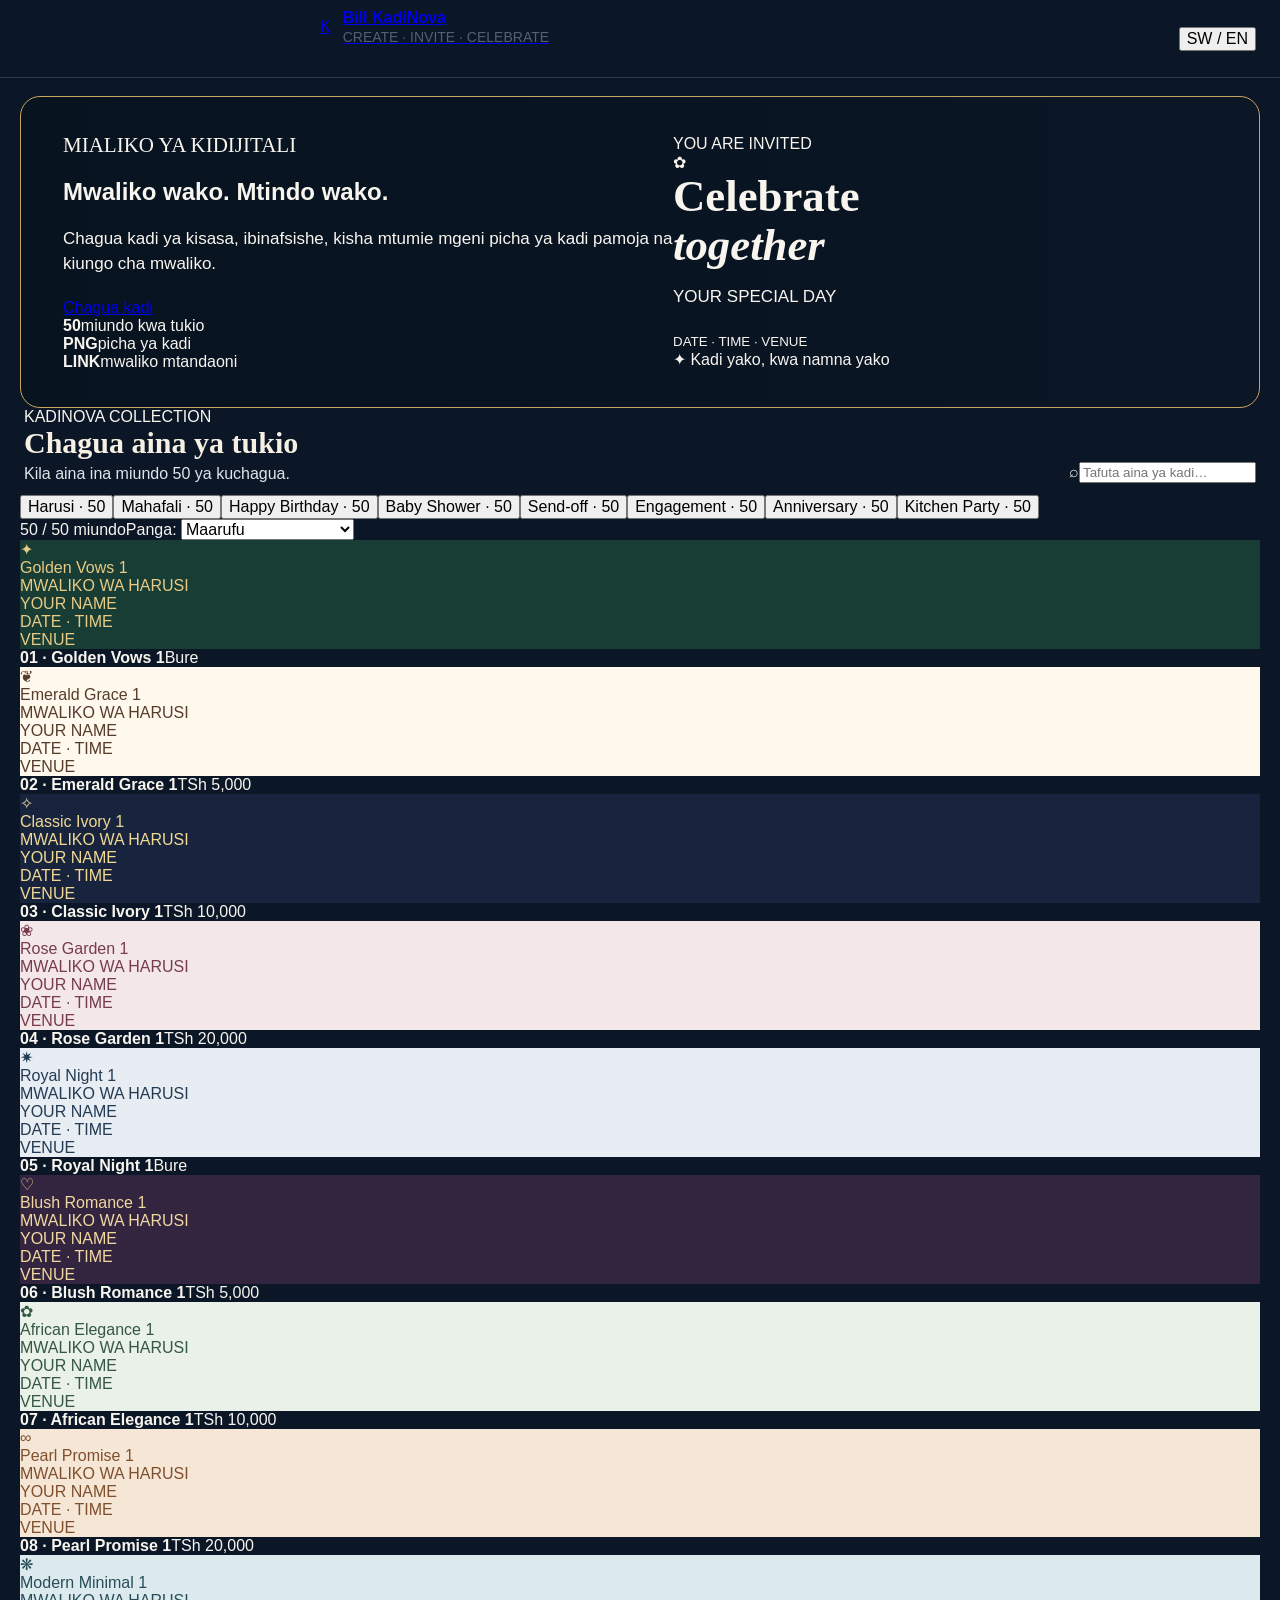
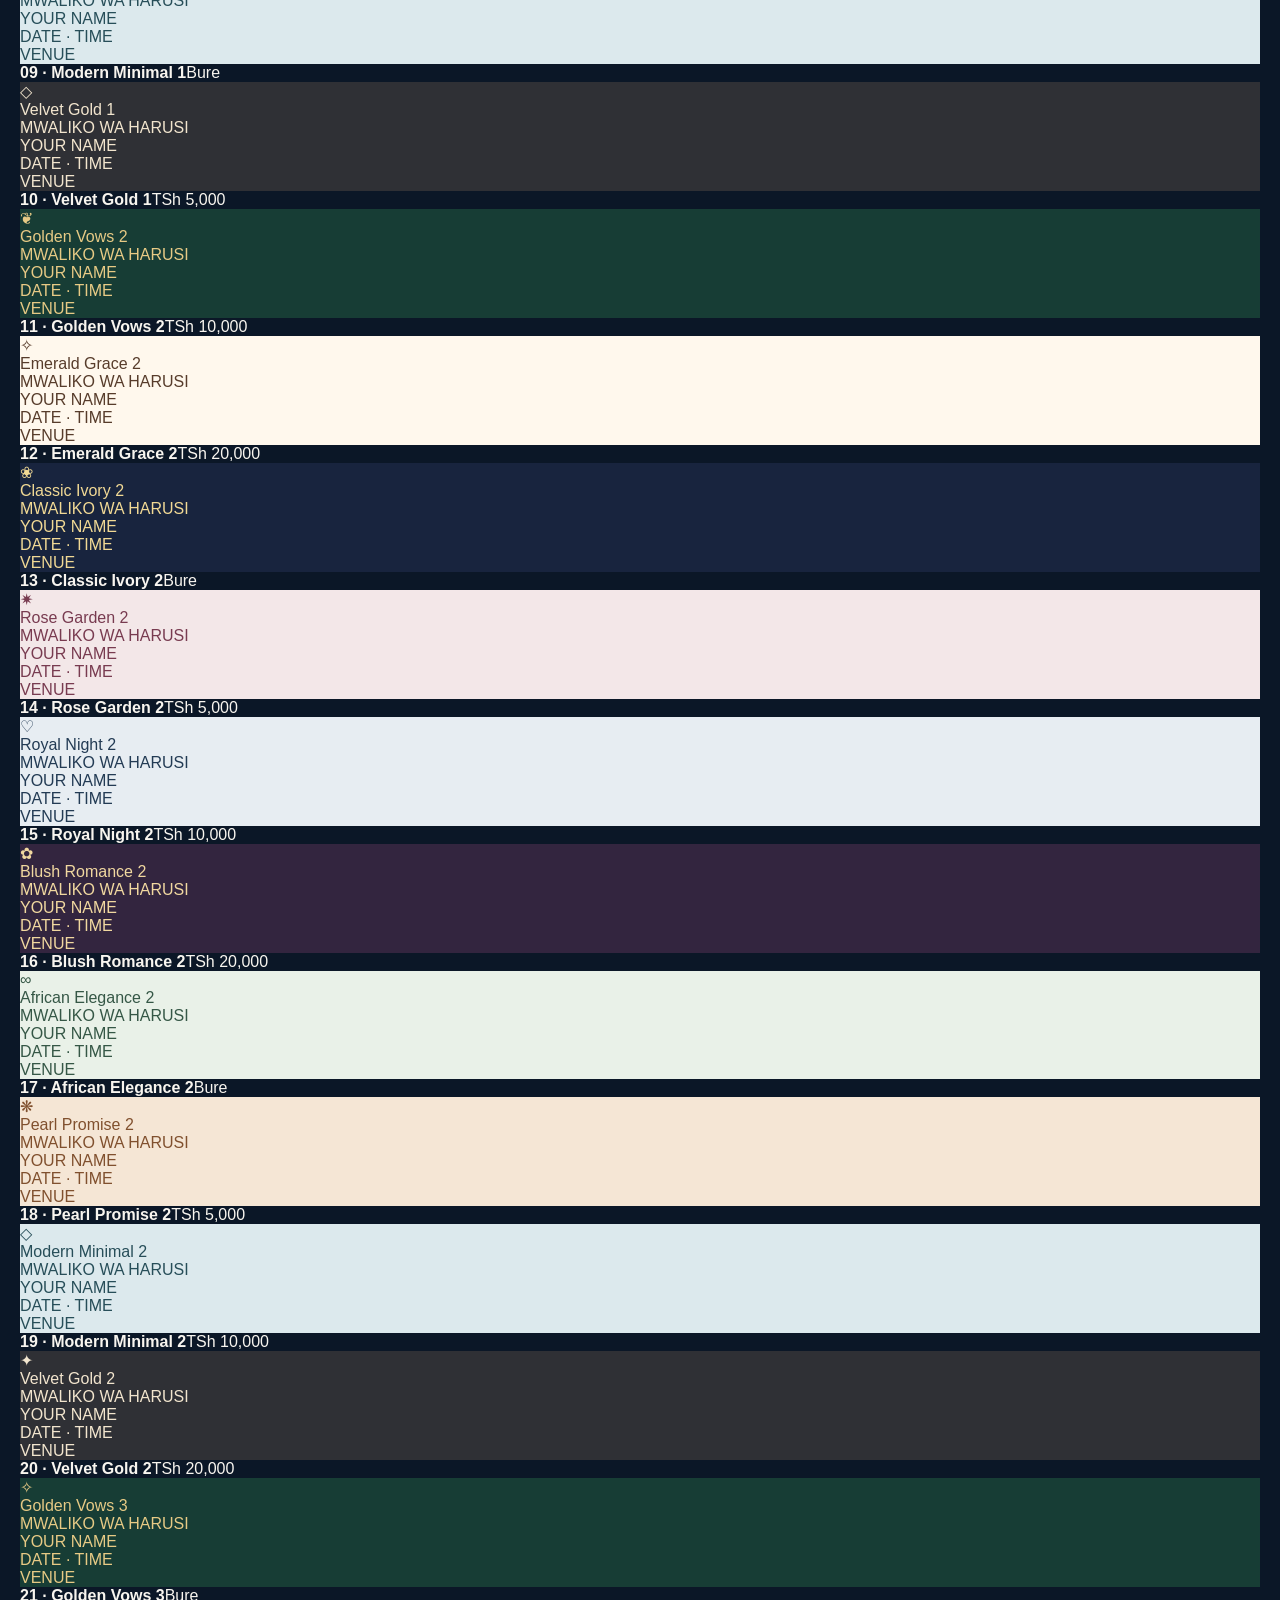
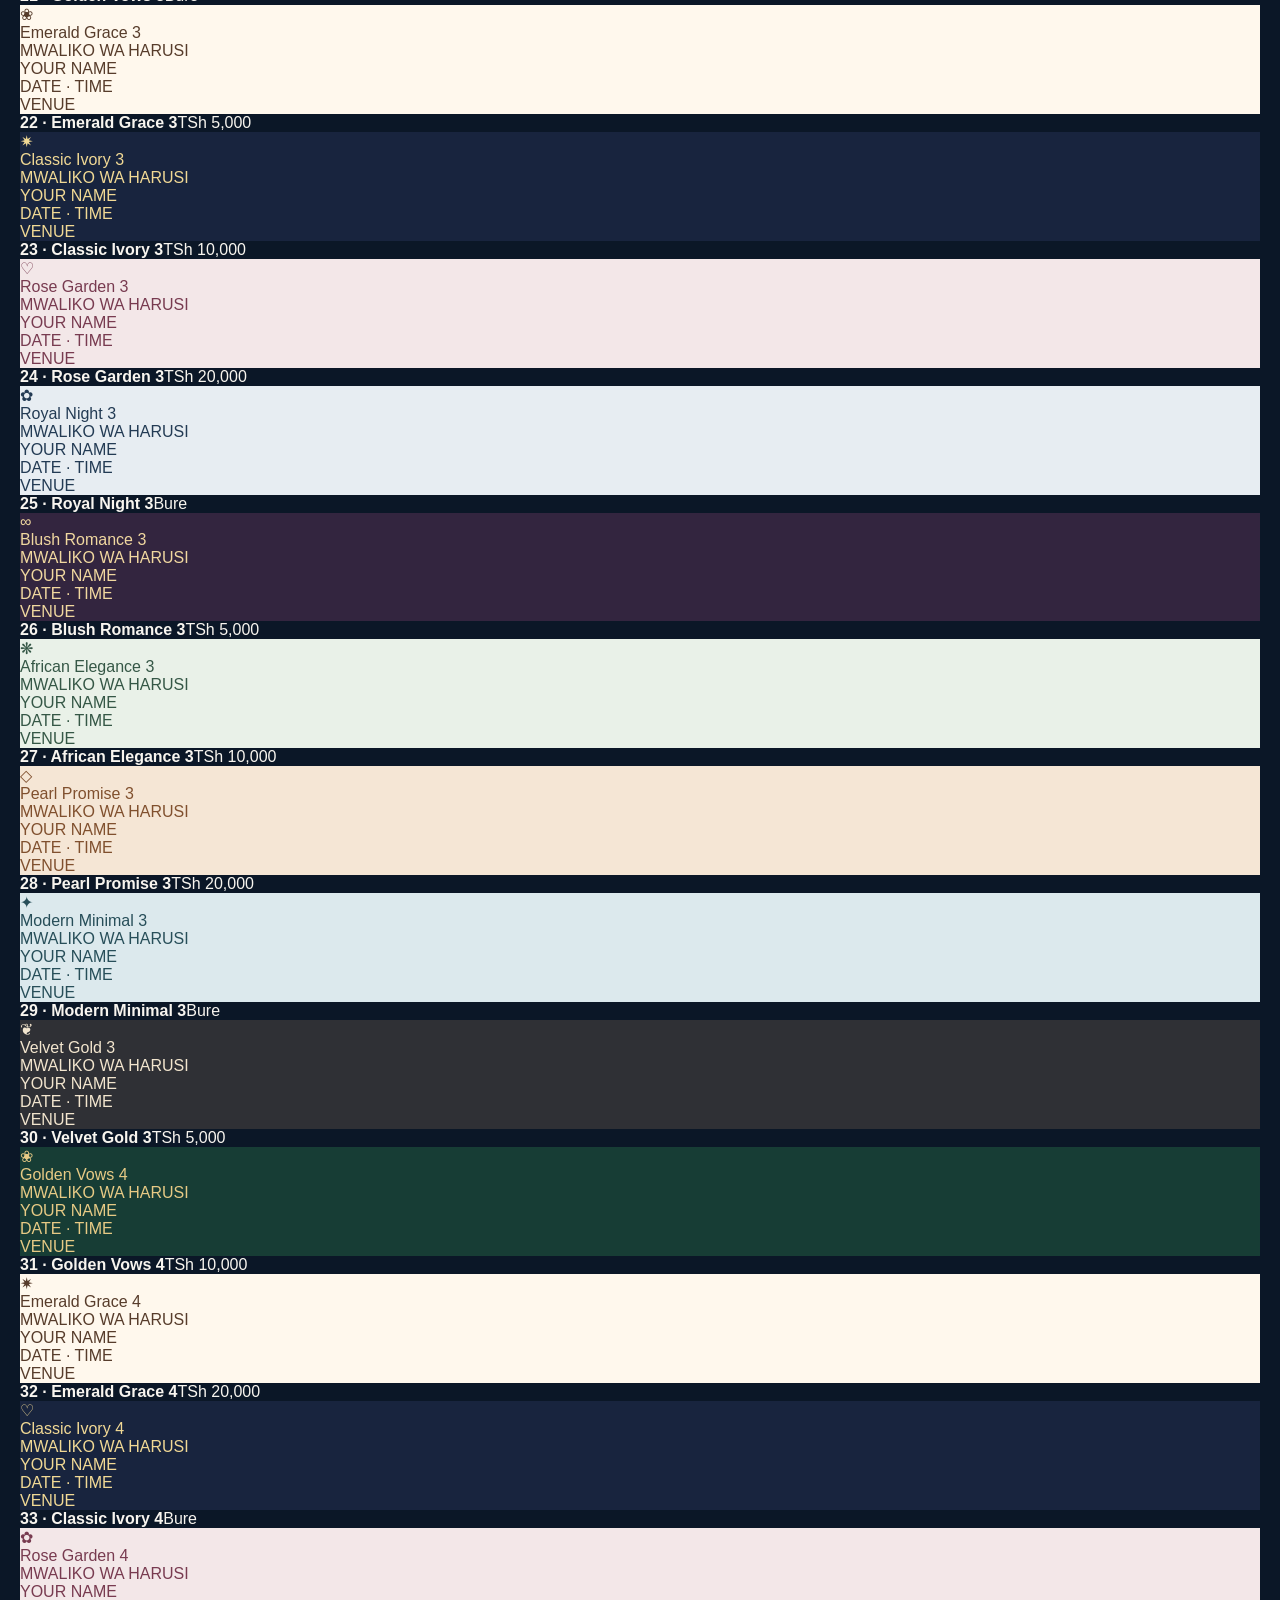
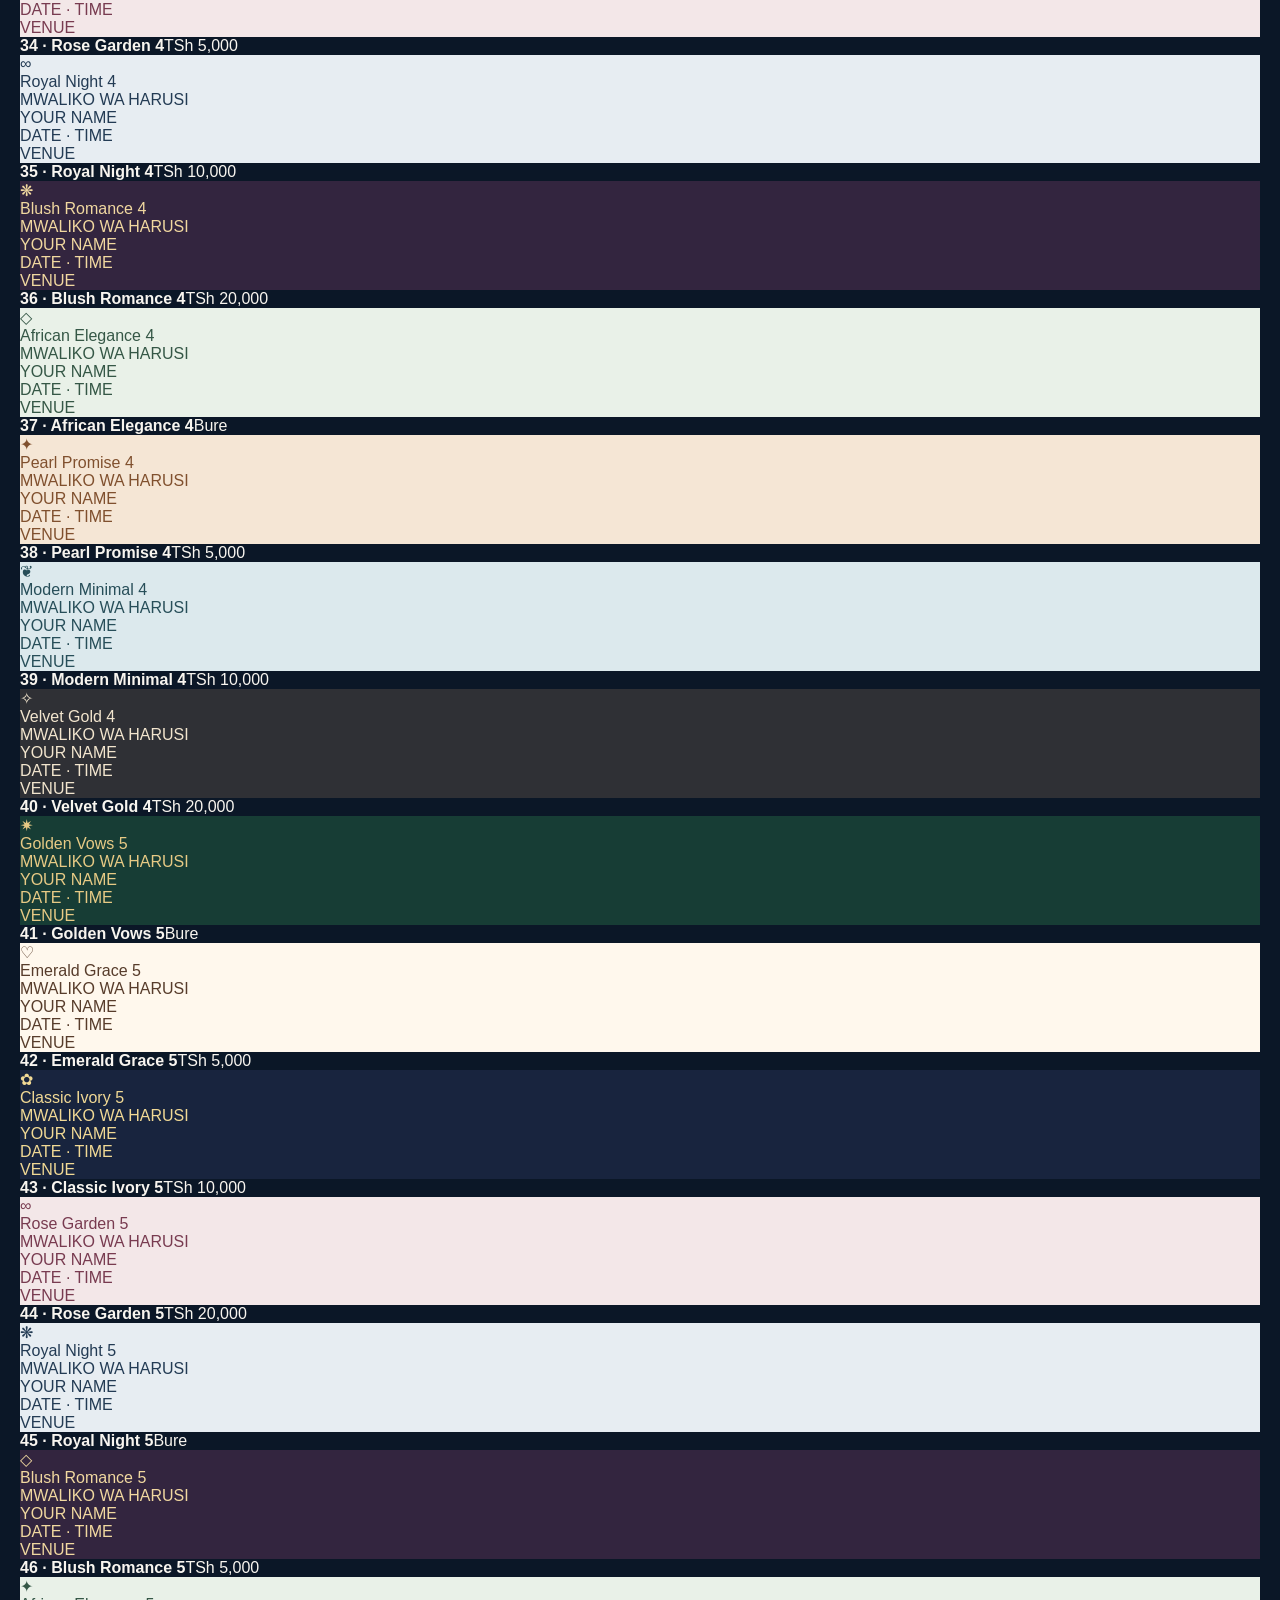
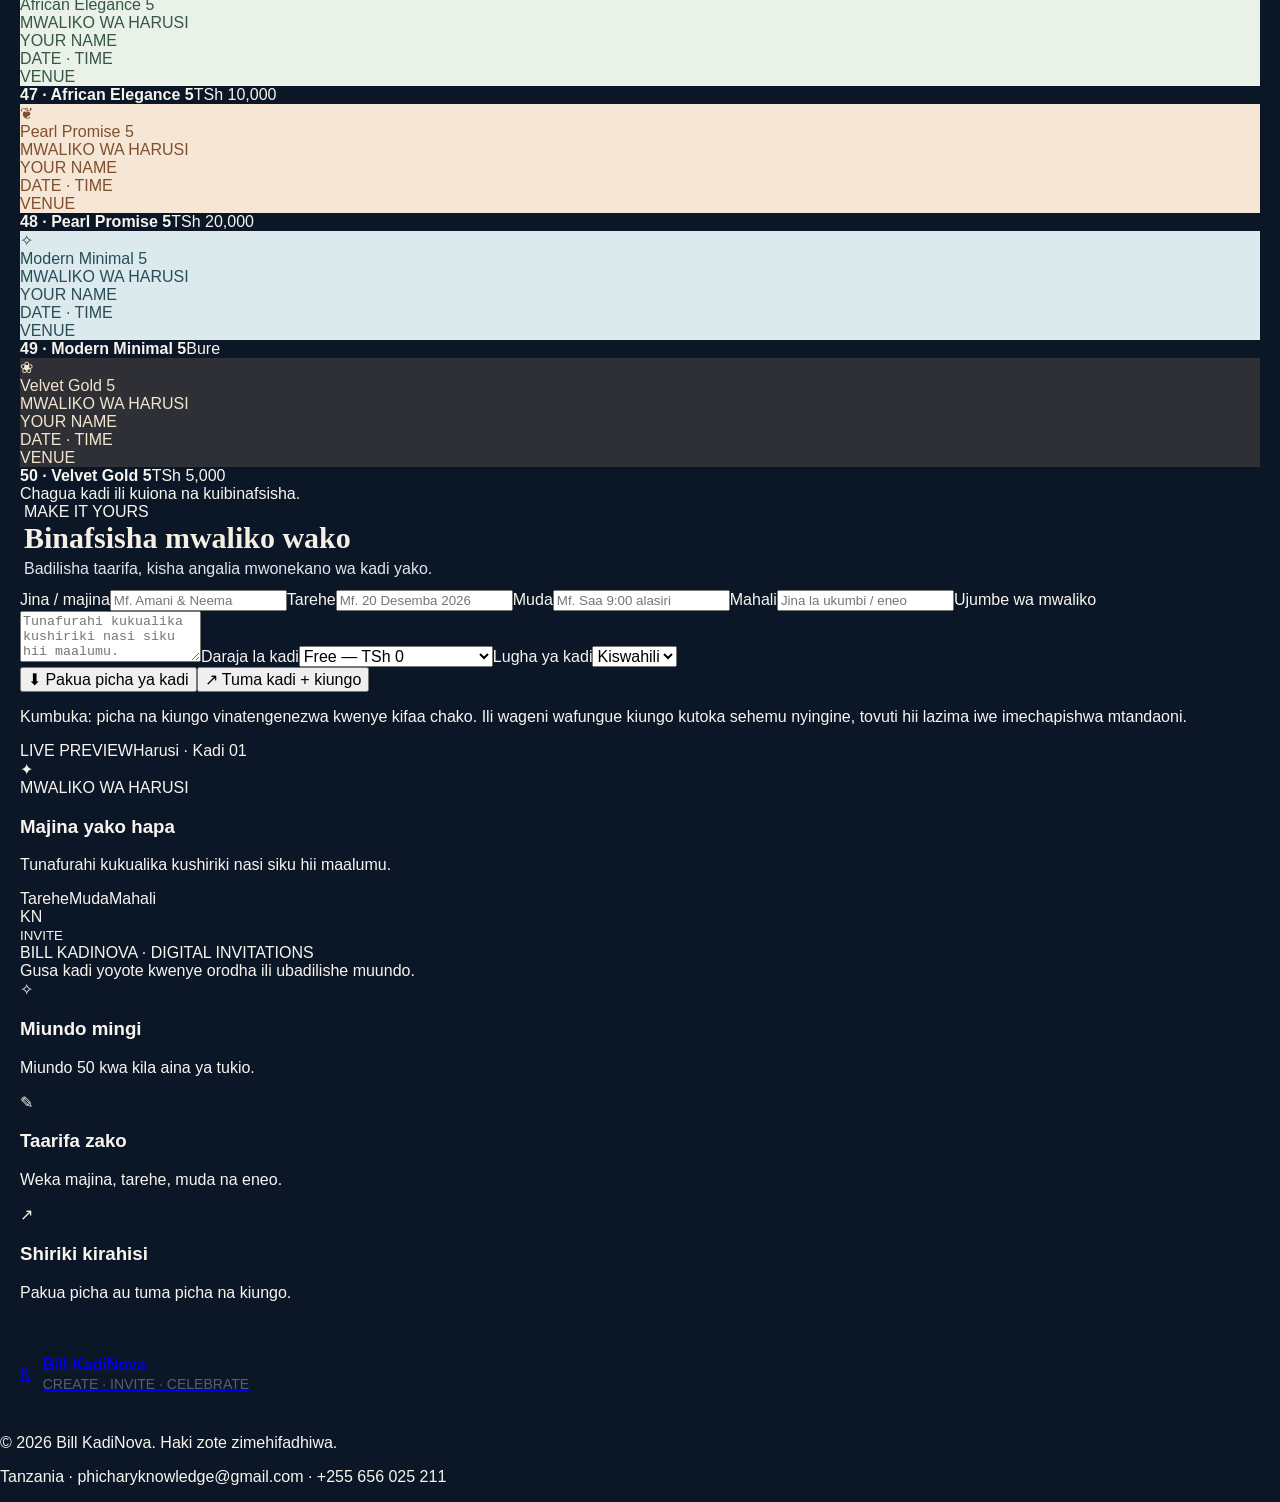
==== commit 2d75a6f4: "Add files via upload" ====
--- a/index.html
+++ b/index.html
@@ -1,146 +1,30 @@
-<!DOCTYPE html>
+<!doctype html>
 <html lang="sw">
 <head>
-  <meta charset="UTF-8">
-  <meta name="viewport" content="width=device-width, initial-scale=1.0">
-  <meta name="theme-color" content="#0b1727">
+  <meta charset="utf-8"><meta name="viewport" content="width=device-width,initial-scale=1">
+  <meta name="theme-color" content="#101827">
   <title>Bill KadiNova | Digital Invitations</title>
   <link rel="stylesheet" href="style.css">
+  <script src="script.js" defer></script>
 </head>
 <body>
-  <div class="topbar">
-    <div class="brand-mobile"><span class="logo">♡</span><span>Bill KadiNova <small>Digital Invitations</small></span></div>
-    <div class="language" aria-label="Chagua lugha">
-      <button id="swBtn" class="active" onclick="setLanguage('sw')">🇹🇿 Kiswahili</button>
-      <button id="enBtn" onclick="setLanguage('en')">🇬🇧 English</button>
-    </div>
-    <div class="tools" aria-label="Zana">
-      <span title="Tafuta">⌕</span>
-      <button type="button" id="openAuth" class="account-trigger" title="Akaunti" data-sw="♙ Ingia / Sajili" data-en="♙ Sign in / Register">♙ Ingia / Sajili</button>
-      <span title="Kikapu">♧</span>
-    </div>
-  </div>
-  <div class="layout">
-    <aside>
-      <div class="brand"><div class="logo">✉</div><div><h1>Bill KadiNova</h1><small>Digital Invitations</small></div></div>
-      <nav>
-        <button class="active" data-sw="⌂  Nyumbani" data-en="⌂  Home">⌂  Nyumbani</button>
-        <button data-sw="▣  Kadi za Mwaliko" data-en="▣  Invitation Cards">▣  Kadi za Mwaliko</button>
-        <button data-sw="☑  Unda Mwaliko Wako" data-en="☑  Create Your Invitation">☑  Unda Mwaliko Wako</button>
-        <button data-sw="＄  Maelezo ya Bei" data-en="＄  Pricing">＄  Maelezo ya Bei</button>
-        <button data-sw="▱  Malipo" data-en="▱  Payments">▱  Malipo</button>
-        <button data-sw="☏  Wasiliana Nasi" data-en="☏  Contact Us">☏  Wasiliana Nasi</button>
-      </nav>
-      <div class="quote" data-sw="“Mialiko ya Kidijitali kwa matukio yako maalum”" data-en="“Digital invitations for your special moments”">“Mialiko ya Kidijitali kwa matukio yako maalum”</div>
-    </aside>
-    <main>
-      <section class="hero">
-        <div class="hero-copy">
-          <p class="eyebrow" data-sw="Karibu kwenye" data-en="Welcome to">Karibu kwenye</p>
-          <h2>Bill KadiNova <span>Digital Invitations</span></h2>
-          <p data-sw="Tengeneza mialiko ya kipekee kwa matukio yako yote muhimu." data-en="Create beautiful invitations for all your important moments.">Tengeneza mialiko ya kipekee kwa matukio yako yote muhimu.</p>
-          <button class="primary" onclick="showMessage('browse')" data-sw="▧  Tazama Kadi za Mwaliko  →" data-en="▧  Browse Invitation Cards  →">▧  Tazama Kadi za Mwaliko  →</button>
-        </div>
-      </section>
-      <section class="categories" aria-label="Aina za matukio">
-        <button class="category" onclick="showMessage('wedding')"><span class="emoji">♡</span><span data-sw="Harusi" data-en="Wedding">Harusi</span></button>
-        <button class="category" onclick="showMessage('birthday')"><span class="emoji">🎂</span><span data-sw="Sherehe za Kuzaliwa" data-en="Birthday">Sherehe za Kuzaliwa</span></button>
-        <button class="category" onclick="showMessage('graduation')"><span class="emoji">🎓</span><span data-sw="Sherehe za Masomo" data-en="Graduation">Sherehe za Masomo</span></button>
-        <button class="category" onclick="showMessage('baby')"><span class="emoji">♡</span><span data-sw="Hafla za Mtoto" data-en="Baby Celebrations">Hafla za Mtoto</span></button>
-        <button class="category" onclick="showMessage('house')"><span class="emoji">⌂</span><span data-sw="Mila na Desturi" data-en="Cultural Events">Mila na Desturi</span></button>
-        <button class="category" onclick="showMessage('business')"><span class="emoji">▣</span><span data-sw="Matukio ya Biashara" data-en="Business Events">Matukio ya Biashara</span></button>
-        <button class="category" onclick="showMessage('more')"><span class="emoji">▦</span><span data-sw="Zaidi" data-en="More">Zaidi</span></button>
-      </section>
-      <section>
-        <div class="section-heading">
-          <div><h2 data-sw="Kadi Maarufu" data-en="Popular Cards">Kadi Maarufu</h2><p data-sw="Chagua muonekano unaokufaa kisha ubinafsishe kulingana na mahitaji yako." data-en="Choose a design you love and personalize it for your event.">Chagua muonekano unaokufaa kisha ubinafsishe kulingana na mahitaji yako.</p></div>
-          <button class="link-btn" onclick="showMessage('all')" data-sw="Tazama Zote  →" data-en="View All  →">Tazama Zote →</button>
-        </div>
-        <div class="cards">
-          <article class="card" tabindex="0" role="button" aria-label="Fungua maelezo ya kadi">
-            <div class="preview"><img loading="lazy" src="https://images.unsplash.com/photo-1523438885200-e635ba2c371e?auto=format&fit=crop&w=700&q=85" alt="Kadi ya harusi ya kifahari"></div>
-            <h3 data-sw="Mwaliko wa Harusi – 01" data-en="Wedding Invitation – 01">Mwaliko wa Harusi – 01</h3><p class="price" data-price="15">$15.00</p><button class="buy" onclick="showMessage('buy')" data-sw="🛒  Nunua Sasa" data-en="🛒  Buy Now">🛒 Nunua Sasa</button>
-          </article>
-          <article class="card" tabindex="0" role="button" aria-label="Fungua maelezo ya kadi">
-            <div class="preview"><img loading="lazy" src="https://images.unsplash.com/photo-1464366400600-7168b8af9bc3?auto=format&fit=crop&w=700&q=85" alt="Kadi ya sherehe ya kuzaliwa"></div>
-            <h3 data-sw="Mwaliko wa Kuzaliwa – 01" data-en="Birthday Invitation – 01">Mwaliko wa Kuzaliwa – 01</h3><p class="price" data-price="10">$10.00</p><button class="buy" onclick="showMessage('buy')" data-sw="🛒  Nunua Sasa" data-en="🛒  Buy Now">🛒 Nunua Sasa</button>
-          </article>
-          <article class="card" tabindex="0" role="button" aria-label="Fungua maelezo ya kadi">
-            <div class="preview"><img loading="lazy" src="https://images.unsplash.com/photo-1523050854058-8df90110c9f1?auto=format&fit=crop&w=700&q=85" alt="Kadi ya mahafali"></div>
-            <h3 data-sw="Mwaliko wa Masomo – 01" data-en="Graduation Invitation – 01">Mwaliko wa Masomo – 01</h3><p class="price" data-price="10">$10.00</p><button class="buy" onclick="showMessage('buy')" data-sw="🛒  Nunua Sasa" data-en="🛒  Buy Now">🛒 Nunua Sasa</button>
-          </article>
-          <article class="card" tabindex="0" role="button" aria-label="Fungua maelezo ya kadi">
-            <div class="preview"><img loading="lazy" src="https://images.unsplash.com/photo-1511895426328-dc8714191300?auto=format&fit=crop&w=700&q=85" alt="Kadi ya hafla ya mtoto"></div>
-            <h3 data-sw="Mwaliko wa Mtoto – 01" data-en="Baby Celebration – 01">Mwaliko wa Mtoto – 01</h3><p class="price" data-price="10">$10.00</p><button class="buy" onclick="showMessage('buy')" data-sw="🛒  Nunua Sasa" data-en="🛒  Buy Now">🛒 Nunua Sasa</button>
-          </article>
-        </div>
-      </section>
-      <p class="note" data-sw="Picha za kadi hupakiwa kutoka mtandaoni; ikiwa picha haitapatikana, muundo mbadala utaonekana. Bei ni mfano tu; malipo halisi bado hayajaunganishwa." data-en="Card images load from the internet. Prices are sample display values; live payments are not connected yet.">Picha za kadi hupakiwa kutoka mtandaoni; ikiwa picha haitapatikana, muundo mbadala utaonekana. Bei ni mfano tu; malipo halisi bado hayajaunganishwa.</p>
-      <section class="contact" id="contact">
-        <h2 data-sw="Wasiliana Nasi" data-en="Contact Us">Wasiliana Nasi</h2>
-        <p data-sw="Una swali au unahitaji kadi ya mwaliko maalum? Wasiliana na mmiliki wa KadiNova." data-en="Have a question or need a custom invitation? Contact the owner of KadiNova.">Una swali au unahitaji kadi ya mwaliko maalum? Wasiliana na mmiliki wa Bill KadiNova.</p>
-        <p class="owner"><strong data-sw="Mmiliki:" data-en="Owner:">Mmiliki:</strong> Philemon Abraham Simkanga</p>
-        <div class="contact-grid">
-          <div class="contact-item"><strong data-sw="Barua pepe" data-en="Email">Barua pepe</strong><a href="mailto:phicharyknowledge@gmail.com">phicharyknowledge@gmail.com</a></div>
-          <div class="contact-item"><strong data-sw="Simu" data-en="Phone">Simu</strong><a href="tel:+255656025211">+255 656 025 211</a></div>
-          <div class="contact-item"><strong>WhatsApp</strong><a href="https://wa.me/255656025211" target="_blank" rel="noopener noreferrer">+255 656 025 211 · <span data-sw="Tuma ujumbe" data-en="Message us">Tuma ujumbe</span></a></div>
-        </div>
-      </section>
-    </main>
-  </div>
-
-  <div class="modal-backdrop" id="cardModal" hidden>
-    <section class="modal" role="dialog" aria-modal="true" aria-labelledby="modalTitle">
-      <button class="modal-close" type="button" id="closeModal" aria-label="Funga">×</button>
-      <p class="modal-kicker" data-sw="KADI YA MWALIKO" data-en="INVITATION CARD">KADI YA MWALIKO</p>
-      <h2 id="modalTitle">Kadi ya Mwaliko</h2>
-      <p id="modalDescription" class="modal-description">Chagua muundo na ujaze taarifa za tukio lako.</p>
-      <form id="inviteForm">
-        <label><span data-sw="Jina la mwenye mwaliko / tukio" data-en="Host or event name">Jina la mwenye mwaliko / tukio</span><input name="eventName" required maxlength="80" placeholder="Mf. Asha na Juma"></label>
-        <div class="form-row"><label><span data-sw="Tarehe ya tukio" data-en="Event date">Tarehe ya tukio</span><input name="eventDate" type="date" required></label><label><span data-sw="Muda" data-en="Time">Muda</span><input name="eventTime" type="time"></label></div>
-        <label><span data-sw="Mahali pa tukio" data-en="Event venue">Mahali pa tukio</span><input name="venue" required maxlength="120" placeholder="Mf. Dar es Salaam"></label>
-        <label><span data-sw="Ujumbe wa ziada (si lazima)" data-en="Extra message (optional)">Ujumbe wa ziada (si lazima)</span><textarea name="message" rows="3" maxlength="250" placeholder="Karibu kushiriki nasi..."></textarea></label>
-        <div class="modal-actions"><button class="primary" type="submit" data-sw="Tengeneza muhtasari" data-en="Create preview">Tengeneza muhtasari</button><button class="secondary" type="button" id="shareInvite" data-sw="Shiriki muhtasari" data-en="Share preview">Shiriki muhtasari</button></div>
-      </form>
-      <div id="invitePreview" class="invite-preview" hidden></div>
-      <button class="secondary flip-preview-btn" type="button" id="flipPreview" hidden data-sw="↻ Geuza kadi" data-en="↻ Flip card">↻ Geuza kadi</button>
-      <p class="modal-note" data-sw="Hii ni hatua ya majaribio. Malipo ya moja kwa moja bado hayajaunganishwa." data-en="This is a test flow. Live payments are not connected yet.">Hii ni hatua ya majaribio. Malipo ya moja kwa moja bado hayajaunganishwa.</p>
-    </section>
-  </div>
-
-  <div class="modal-backdrop" id="paymentModal" hidden>
-    <section class="modal payment-modal" role="dialog" aria-modal="true" aria-labelledby="paymentTitle">
-      <button class="modal-close" type="button" id="closePayment" aria-label="Funga">×</button>
-      <p class="modal-kicker" data-sw="MALIPO" data-en="PAYMENTS">MALIPO</p><h2 id="paymentTitle" data-sw="Chagua njia ya malipo" data-en="Choose a payment method">Chagua njia ya malipo</h2>
-      <p data-sw="Unaweza kuchagua njia kwa ajili ya kujaribu mwonekano. Malipo halisi bado hayajatumika kwenye tovuti." data-en="Choose a method to test the interface. Real payments are not enabled on this website yet.">Unaweza kuchagua njia kwa ajili ya kujaribu mwonekano. Malipo halisi bado hayajatumika kwenye tovuti.</p>
-      <div class="payment-options"><button type="button" data-payment="M-Pesa">📱 M-Pesa</button><button type="button" data-payment="Airtel Money">📱 Airtel Money</button><button type="button" data-payment="Mixx by Yas">📱 Mixx by Yas</button><button type="button" data-payment="Bank">🏦 Benki</button></div>
-      <p id="paymentFeedback" class="payment-feedback" aria-live="polite"></p>
-    </section>
-  </div>
-
-  <div class="modal-backdrop" id="authModal" hidden>
-    <section class="modal auth-modal" role="dialog" aria-modal="true" aria-labelledby="authTitle">
-      <button class="modal-close" type="button" id="closeAuth" aria-label="Funga">×</button>
-      <p class="modal-kicker" data-sw="AKAUNTI YA BILL KADINOVA" data-en="BILL KADINOVA ACCOUNT">AKAUNTI YA BILL KADINOVA</p>
-      <h2 id="authTitle" data-sw="Karibu Bill KadiNova" data-en="Welcome to Bill KadiNova">Karibu Bill KadiNova</h2>
-      <p class="auth-subtitle" data-sw="Sajili akaunti ili uweze kuhifadhi na kusimamia mialiko yako." data-en="Create an account to save and manage your invitations.">Sajili akaunti ili uweze kuhifadhi na kusimamia mialiko yako.</p>
-      <div class="auth-tabs"><button type="button" class="active" id="registerTab" data-sw="Sajili" data-en="Register">Sajili</button><button type="button" id="loginTab" data-sw="Ingia" data-en="Sign in">Ingia</button></div>
-      <form id="authForm" class="auth-form">
-        <label id="fullNameWrap"><span data-sw="Jina kamili" data-en="Full name">Jina kamili</span><input id="authName" name="name" autocomplete="name" maxlength="100" required placeholder="Philemon Abraham Simkanga"></label>
-        <label><span data-sw="Barua pepe" data-en="Email address">Barua pepe</span><input id="authEmail" name="email" type="email" autocomplete="email" required maxlength="254" placeholder="jina@example.com"></label>
-        <label><span data-sw="Nenosiri (angalau herufi 8)" data-en="Password (at least 8 characters)">Nenosiri (angalau herufi 8)</span><input id="authPassword" name="password" type="password" autocomplete="new-password" minlength="8" required placeholder="••••••••"></label>
-        <button class="primary auth-submit" id="authSubmit" type="submit" data-sw="Tengeneza akaunti" data-en="Create account">Tengeneza akaunti</button>
-        <button class="text-action" id="resetPassword" type="button" hidden data-sw="Umesahau nenosiri? Tuma kiungo cha kubadilisha" data-en="Forgot password? Send reset link">Umesahau nenosiri? Tuma kiungo cha kubadilisha</button>
-        <p id="authStatus" class="auth-status" role="status" aria-live="polite"></p>
-      </form>
-      <p class="modal-note" data-sw="Nenosiri hushughulikiwa na Firebase Authentication; usiliweke kwenye faili au kulishiriki na mtu." data-en="Passwords are handled by Firebase Authentication; never store them in website files or share them.">Nenosiri hushughulikiwa na Firebase Authentication; usiliweke kwenye faili au kulishiriki na mtu.</p>
-    </section>
-  </div>
-
-  <div class="toast" id="toast" role="status"></div>
-
-  <script src="script.js" defer></script>
-
-  <script type="module" src="firebase-auth.js"></script>
-</body>
-</html>+<header class="topbar"><a class="brand" href="#home"><span class="brand-mark">K</span><span><b>Bill KadiNova</b><small>CREATE · INVITE · CELEBRATE</small></span></a><button id="languageBtn" class="quiet-btn" type="button">SW / EN</button></header>
+<main>
+  <section id="home" class="hero">
+    <div class="hero-copy"><span class="eyebrow" data-sw="MIALIKO YA KIDIJITALI" data-en="DIGITAL INVITATIONS">MIALIKO YA KIDIJITALI</span><h1 data-sw="Mwaliko wako. Mtindo wako." data-en="Your invitation. Your style.">Mwaliko wako. Mtindo wako.</h1><p data-sw="Chagua kadi ya kisasa, ibinafsishe, kisha mtumie mgeni picha ya kadi pamoja na kiungo cha mwaliko." data-en="Choose a modern card, personalize it, then send guests the card image and invitation link.">Chagua kadi ya kisasa, ibinafsishe, kisha mtumie mgeni picha ya kadi pamoja na kiungo cha mwaliko.</p><a class="primary-btn" href="#catalog" data-sw="Chagua kadi" data-en="Browse cards">Chagua kadi</a><div class="hero-stats"><div><strong>50</strong><span data-sw="miundo kwa tukio" data-en="designs per event">miundo kwa tukio</span></div><div><strong>PNG</strong><span data-sw="picha ya kadi" data-en="card image">picha ya kadi</span></div><div><strong>LINK</strong><span data-sw="mwaliko mtandaoni" data-en="online invitation">mwaliko mtandaoni</span></div></div></div>
+    <div class="hero-art"><div class="art-glow"></div><div class="sample-card"><span class="sample-top">YOU ARE INVITED</span><div class="sample-flower">✿</div><h2>Celebrate<br><i>together</i></h2><div class="sample-line"></div><p>YOUR SPECIAL DAY</p><small>DATE · TIME · VENUE</small></div><div class="floating-note">✦ Kadi yako, kwa namna yako</div></div>
+  </section>
+  <section id="catalog" class="section"><div class="section-heading"><div><span class="eyebrow">KADINOVA COLLECTION</span><h2 data-sw="Chagua aina ya tukio" data-en="Choose your event">Chagua aina ya tukio</h2><p data-sw="Kila aina ina miundo 50 ya kuchagua." data-en="Each event category has 50 designs to explore.">Kila aina ina miundo 50 ya kuchagua.</p></div><div class="search-wrap"><span>⌕</span><input id="searchInput" type="search" placeholder="Tafuta aina ya kadi…" aria-label="Tafuta aina ya kadi"></div></div>
+    <div id="eventTabs" class="event-tabs" aria-label="Aina za matukio"></div>
+    <div class="catalog-toolbar"><span id="resultsCount">Miundo 50</span><label><span data-sw="Panga:" data-en="Sort:">Panga:</span> <select id="sortSelect"><option value="featured">Maarufu</option><option value="price-low">Bei: chini kwenda juu</option><option value="price-high">Bei: juu kwenda chini</option></select></label></div>
+    <div id="cardGrid" class="card-grid"></div><div class="load-note" id="loadNote">Chagua kadi ili kuiona na kuibinafsisha.</div>
+  </section>
+  <section id="editor" class="section editor-section"><div class="section-heading"><div><span class="eyebrow">MAKE IT YOURS</span><h2 data-sw="Binafsisha mwaliko wako" data-en="Personalize your invitation">Binafsisha mwaliko wako</h2><p data-sw="Badilisha taarifa, kisha angalia mwonekano wa kadi yako." data-en="Edit the details and preview your card.">Badilisha taarifa, kisha angalia mwonekano wa kadi yako.</p></div></div>
+    <div class="editor-layout"><div class="editor-form"><div class="field-grid"><label><span data-sw="Jina / majina" data-en="Name(s)">Jina / majina</span><input id="nameField" maxlength="70" placeholder="Mf. Amani & Neema"></label><label><span data-sw="Tarehe" data-en="Date">Tarehe</span><input id="dateField" placeholder="Mf. 20 Desemba 2026"></label><label><span data-sw="Muda" data-en="Time">Muda</span><input id="timeField" placeholder="Mf. Saa 9:00 alasiri"></label><label><span data-sw="Mahali" data-en="Venue">Mahali</span><input id="venueField" maxlength="90" placeholder="Jina la ukumbi / eneo"></label><label class="wide"><span data-sw="Ujumbe wa mwaliko" data-en="Invitation message">Ujumbe wa mwaliko</span><textarea id="messageField" maxlength="180" rows="3" placeholder="Tunafurahi kukualika kushiriki nasi siku hii maalumu."></textarea></label><label><span data-sw="Daraja la kadi" data-en="Card tier">Daraja la kadi</span><select id="tierField"><option value="free">Free — TSh 0</option><option value="classic">Classic — TSh 5,000</option><option value="premium">Premium — TSh 10,000</option><option value="luxury">Luxury — TSh 20,000</option></select></label><label><span data-sw="Lugha ya kadi" data-en="Card language">Lugha ya kadi</span><select id="cardLanguage"><option value="sw">Kiswahili</option><option value="en">English</option></select></label></div><div class="editor-actions"><button id="downloadBtn" class="secondary-btn" type="button">⬇ Pakua picha ya kadi</button><button id="shareBtn" class="primary-btn" type="button">↗ Tuma kadi + kiungo</button></div><p id="shareStatus" class="status" role="status"></p><p class="fine-print">Kumbuka: picha na kiungo vinatengenezwa kwenye kifaa chako. Ili wageni wafungue kiungo kutoka sehemu nyingine, tovuti hii lazima iwe imechapishwa mtandaoni.</p></div>
+      <div class="preview-panel"><div class="preview-top"><span>LIVE PREVIEW</span><span id="selectedDesignLabel">Kadi #01</span></div><div id="liveCard" class="live-card theme-0"><div class="card-inner"><div class="card-ornament">✦</div><div class="card-kicker" id="previewKicker">MWALIKO WA HARUSI</div><h3 id="previewName">Majina yako hapa</h3><div class="preview-divider"></div><p id="previewMessage">Tunafurahi kukualika kushiriki nasi siku hii maalumu.</p><div class="preview-details"><span id="previewDate">Tarehe</span><span id="previewTime">Muda</span><span id="previewVenue">Mahali</span></div><div class="card-qr" aria-label="Msimbo wa mwaliko">KN<br><small>INVITE</small></div><div class="card-footer">BILL KADINOVA · DIGITAL INVITATIONS</div></div></div><div class="preview-tip">Gusa kadi yoyote kwenye orodha ili ubadilishe muundo.</div></div></div>
+  </section>
+  <section class="features"><div><span class="feature-icon">✧</span><h3 data-sw="Miundo mingi" data-en="Plenty of designs">Miundo mingi</h3><p data-sw="Miundo 50 kwa kila aina ya tukio." data-en="50 designs for every event category.">Miundo 50 kwa kila aina ya tukio.</p></div><div><span class="feature-icon">✎</span><h3 data-sw="Taarifa zako" data-en="Your details">Taarifa zako</h3><p data-sw="Weka majina, tarehe, muda na eneo." data-en="Add names, date, time and venue.">Weka majina, tarehe, muda na eneo.</p></div><div><span class="feature-icon">↗</span><h3 data-sw="Shiriki kirahisi" data-en="Easy sharing">Shiriki kirahisi</h3><p data-sw="Pakua picha au tuma picha na kiungo." data-en="Download the image or share image and link.">Pakua picha au tuma picha na kiungo.</p></div></section>
+</main>
+<footer><a class="brand footer-brand" href="#home"><span class="brand-mark">K</span><span><b>Bill KadiNova</b><small>CREATE · INVITE · CELEBRATE</small></span></a><p>© <span id="year"></span> Bill KadiNova. Haki zote zimehifadhiwa.</p><p class="footer-contact">Tanzania · phicharyknowledge@gmail.com · +255 656 025 211</p></footer>
+<div id="toast" class="toast" role="status" aria-live="polite"></div>
+</body></html>
--- a/style.css
+++ b/style.css
@@ -1,4 +1,5 @@
-:root{
+
+    :root{
       --navy:#0b1727; --navy2:#101f32; --cream:#f6efe3; --gold:#d7ad62;
       --pink:#f4a9bb; --ink:#101827; --muted:#b8c2d0; --line:#29394c;
     }
@@ -103,3 +104,26 @@
       .modal{padding:22px 16px}.form-row,.payment-options{grid-template-columns:1fr}.modal h2{font-size:24px}
       .account-trigger{font-size:11px;padding:8px}.tools{display:flex;align-items:center;flex-wrap:wrap}
     }
+  
+    .invite-preview{padding:0;border:0;border-radius:18px;background:transparent;perspective:1200px;overflow:visible;min-height:360px;cursor:default;color:#fff7e4}
+    .invite-card-inner{position:relative;width:100%;min-height:360px;transform-style:preserve-3d;transition:transform .7s cubic-bezier(.2,.75,.2,1)}
+    .invite-preview.is-flipped .invite-card-inner{transform:rotateY(180deg)}
+    .invite-side{position:absolute;inset:0;min-height:360px;box-sizing:border-box;display:flex;flex-direction:column;align-items:center;justify-content:center;text-align:center;padding:28px 22px;border:2px solid #d7b76d;border-radius:18px;backface-visibility:hidden;overflow:hidden;background:radial-gradient(circle at top,#344b62 0,#102139 60%,#0b1727 100%);box-shadow:0 14px 32px #0a14244d}
+    .invite-side:before{content:'✦  ❧  ✦';position:absolute;top:14px;left:0;right:0;color:#e6c77e;letter-spacing:8px;font-size:18px}
+    .invite-side:after{content:'✦  ❧  ✦';position:absolute;bottom:14px;left:0;right:0;color:#e6c77e;letter-spacing:8px;font-size:18px}
+    .invite-back{transform:rotateY(180deg);background:linear-gradient(145deg,#f8f0df,#fffaf0);color:#18283b;border-color:#c9a45b}
+    .invite-preview h3{font: bold 29px Georgia,serif;color:#f3d590;margin:12px 0;overflow-wrap:anywhere}
+    .invite-preview .invite-back h3{color:#725019;font-size:24px}
+    .invite-preview p{margin:7px 0;white-space:pre-wrap;overflow-wrap:anywhere}
+    .invite-eyebrow{letter-spacing:3px;font-size:11px;font-weight:800;color:#e9cc83}
+    .invite-back .invite-eyebrow{color:#8a6426}
+    .invite-ornament{font-size:24px;color:#e9cc83;margin:8px 0}
+    .invite-back .qr-wrap{transform:none}
+    .invite-share-actions{display:flex;flex-wrap:wrap;gap:9px;margin-top:12px}
+    .invite-share-actions[hidden]{display:none!important}
+    .invite-share-actions button{flex:1 1 145px}
+    @media(max-width:480px){.invite-side{padding:26px 16px}.invite-preview h3{font-size:25px}.invite-card-inner,.invite-side{min-height:340px}}
+
+#inviteForm[hidden]{display:none!important}
+
+.invite-preview.is-flipped{transform:none}
